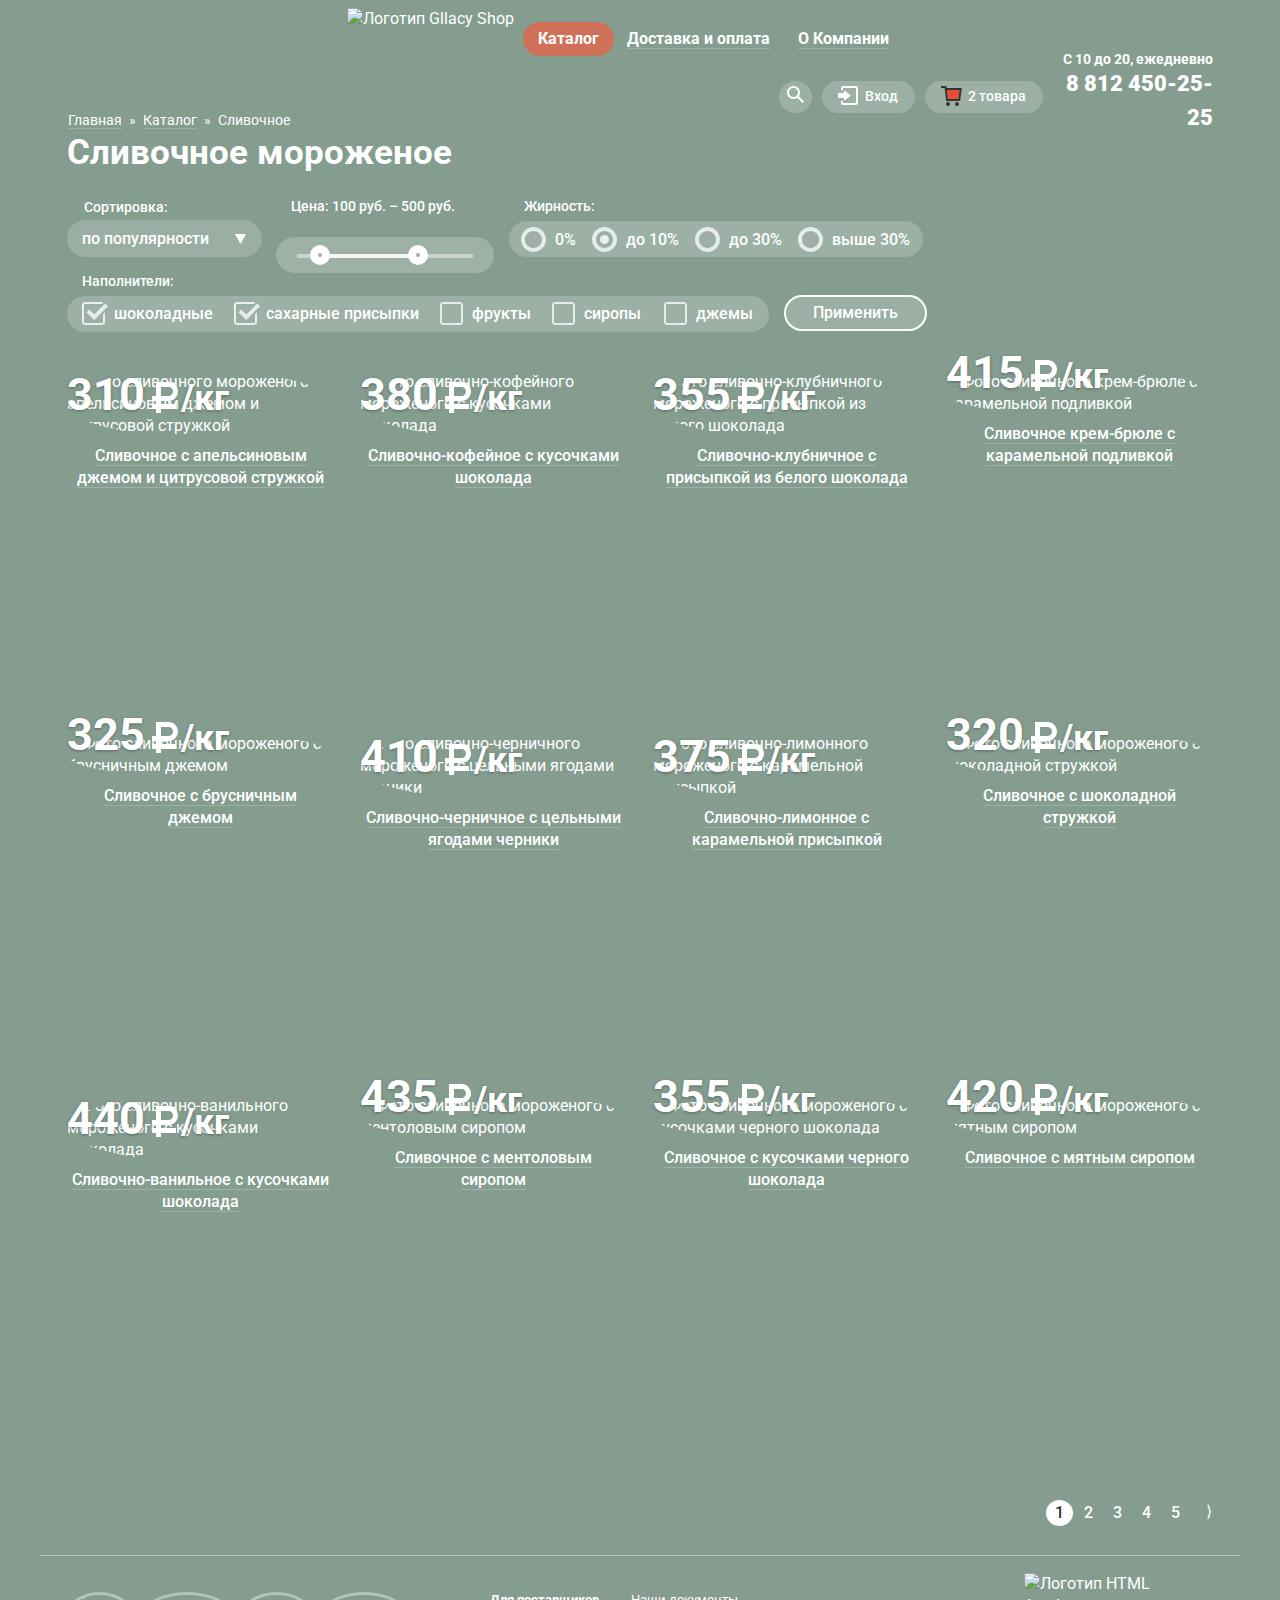
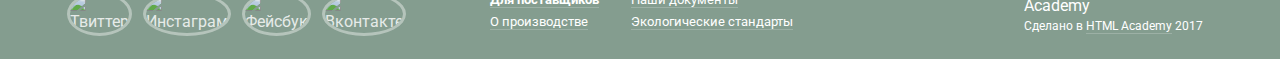
==== catalog.html @ 6978cb48 "Сделанное за сегодня" ====
<!DOCTYPE html>
<html lang="ru">
    <head>
        <meta charset="utf-8">
        <title>HTML Academy: Глейси</title>
        <link href="https://fonts.googleapis.com/css?family=Roboto:400,500,700&amp;subset=cyrillic" rel="stylesheet">
        <link href="css/normalize.css" rel="stylesheet">
        <link href="css/style.css" rel="stylesheet">
    </head>
    <body class="inner-page">
        <header class="main-header">
            <nav class="main-navigation">
                <a class="main-header-logo" href="index.html">
                    <img src="img/logo.svg" width="154" height="64" alt="Логотип Gllacy Shop">
                </a>
                <ul class="site-navigation">
                    <li class="site-navigation-current navigation-site catalog-menu">
                        <a class="navigation" href="catalog.html">Каталог</a>
                        <section class="modal modal-main-menu">
                            <h2 class="visually-hidden">Главное меню</h2>
                            <div><a href="#"><b>Новинки</b></a></div>
                            <ul class="modal-main-menu-list">
                                <li class="modal-main-menu-item menu-item-current"><a href="catalog.html">Сливочное</a></li>
                                <li class="modal-main-menu-item"><a href="#">Щербеты</a></li>
                                <li class="modal-main-menu-item"><a href="#">Фруктовый лед</a></li>
                                <li class="modal-main-menu-item"><a href="#">Мелорин</a></li>
                            </ul>
                        </section>
                    </li>
                    <li><a class="navigation navigation-site" href="#"><span class="menu-underline">Доставка и оплата</span></a></li>
                    <li><a class="navigation navigation-site" href="#"><span class="menu-underline">О Компании</span></a></li>
                </ul>
                <ul class="user-navigation">
                    <li class="search">
                        <a class="navigation">
                            <svg version="1.1" xmlns="http://www.w3.org/2000/svg" xmlns:xlink="http://www.w3.org/1999/xlink" x="0px" y="0px" width="17px"
                                    height="17px" viewBox="0 0 17 17" enable-background="new 0 0 17 17" xml:space="preserve">
                                <g id="Layer_2">
                                    <path fill="#FFFFFF" d="M16.958,15.527L11.75,10.32C12.533,9.247,13,7.93,13,6.5C13,2.91,10.09,0,6.5,0S0,2.91,0,6.5
                                        S2.91,13,6.5,13c1.438,0,2.763-0.473,3.839-1.263l5.205,5.204L16.958,15.527z M6.5,11C4.019,11,2,8.981,2,6.5S4.019,2,6.5,2
                                        S11,4.019,11,6.5S8.981,11,6.5,11z"/>
                                </g>
                            </svg>
                        </a>
                        <div class="searching-container">
                            <div class="modal modal-searching-form">
                                <h2 class="visually-hidden">Форма поиска</h2>
                                <div class="searching-form">
                                    <form action="#" method="post">
                                        <input type="search" placeholder="Что ищем?">
                                    </form>
                                </div>
                            </div>
                        </div>
                    </li>
                    <li class="login-link">
                        <a class="navigation">
                            <svg version="1.1" id="Layer_1" xmlns="http://www.w3.org/2000/svg" xmlns:xlink="http://www.w3.org/1999/xlink" x="0px" y="0px"
                                width="21px" height="19px" viewBox="0 0 21 19" enable-background="new 0 0 21 19" xml:space="preserve">
                                <g>
                                    <polygon fill="#FFFFFF" points="6,14.875 12.917,9.5 6,4.125 6,7.042 -0.042,7.042 -0.042,11.959 6,11.959     "/>
                                    <path fill="#FFFFFF" d="M18,0H5C3.9,0,3,0.9,3,2v2h2V2h13v15H5v-2H3v2c0,1.1,0.9,2,2,2h13c1.1,0,2-0.9,2-2V2C20,0.9,19.1,0,18,0z"/>
                                </g>
                            </svg>
                            Вход
                        </a>
                        <div class="login-container">
                            <section class="modal modal-login">
                                <h2 class="visually-hidden">Вход на сайт</h2>
                                <div class="login-form">
                                    <form action="#" method="post">
                                        <label for="email-entrance" class="visually-hidden">Электронная почта</label>
                                        <input id="email-entrance" type="email" placeholder="Электронная почта">
                                        <label for="password-entrance" class="visually-hidden">Пароль</label>
                                        <input id="password-entrance" type="password" placeholder="Пароль">
                                        <button class="button button-entrance" type="submit">Войти</button>
                                    </form>
                                </div>
                                <div class="login-links">
                                    <a class="forgotten-password" href="#">Забыли пароль?</a>
                                    <a class="new-registration" href="#">Новая регистрация</a>
                                </div>
                            </section>
                        </div>
                    </li>
                    <li class="trolley full-trolley">
                        <a class="navigation">
                            <svg version="1.1" id="Layer_1" xmlns="http://www.w3.org/2000/svg" xmlns:xlink="http://www.w3.org/1999/xlink" x="0px" y="0px"
                                 width="21px" height="20px" viewBox="0 0 21 20" enable-background="new 0 0 21 20" xml:space="preserve">
                                <polygon fill="#E84D37" points="5.888,4.031 6.922,13 17.372,13 18.548,4.031 "/>
                                <circle fill="#343434" cx="6.984" cy="18" r="2"/>
                                <circle fill="#343434" cx="15.984" cy="18" r="2"/>
                                <path fill="#343434" d="M5.657,2.031L5.422,0H0v2h3.64l1.5,13h13.988l1.699-12.969H5.657z M17.372,13H6.922L5.888,4.031h12.66L17.372,13z"/>
                            </svg>
                            2 товара
                        </a>
                        <div class="cart-container">
                            <section class=" modal modal-cart">
                                <h2 class="visually-hidden">Корзина</h2>
                                <table class="modal-shopping-cart">
                                    <tr class="orange-plombir">
                                        <td>
                                            <!-- Здесь будет фото мороженого  -->
                                        </td>
                                        <td>
                                            Пломбир с апельсиновым джемом
                                        </td>
                                        <td>
                                            <span>1,5 кг *</span>
                                            <span class="price-number-cart">200</span><span class="price-currency-cart"> руб.</span>
                                        </td>
                                        <td>
                                            300 руб.
                                        </td>
                                    </tr>
                                    <tr class="strawberry-plombir">
                                        <td>
                                            <!-- Здесь будет фото мороженого -->
                                        </td>
                                        <td>
                                            Клубничный пломбир с присыпкой
                                            из белого шоколада
                                        </td>
                                        <td>
                                            <span>1,5 кг *</span>
                                            <span class="price-number-cart">300</span><span class="price-currency-cart"> руб.</span>
                                        </td>
                                        <td>
                                            450 руб.
                                        </td>
                                    </tr>
                                    <tr class="total">
                                        <td colspan="4">
                                            <b>Итого:<span class="price-number"> 750</span><span class="price-currency-modal"> руб.</span></b>
                                        </td>
                                    </tr>
                                </table>
                                <button class="button button-cart" type="submit">Оформить заказ</button>
                            </section>
                        </div>
                    </li>
                </ul>
                <p>
                    С 10 до 20, ежедневно<br>
                    <a href="tel:88124502525"><b>8 812 450-25-25</b></a>
                </p>
            </nav>
        </header>
        <main class="container">
            <ul class="breadcrumbs">
                <li><a href="index.html">Главная</a></li>
                <li>&raquo;</li>
                <li><a href="#">Каталог</a></li>
                <li>&raquo;</li>
                <li class="breadcrumbs-current">Сливочное</li>
            </ul>
            <h1 class="page-title">Сливочное мороженое</h1>

            <section class="catalog">
                <div class="filters">
                    <h2 class="visually-hidden">Фильтр товаров</h2>
                    <div class="catalog-filter-form">
                        <form class="catalog-form" action="#" method="post">
                            <label class="form-popularity" for="popularity">
                                <span>Сортировка:</span>                      
                                <select name="popularity" id="popularity">
                                    <option selected>по популярности</option>
                                    <option>сначала недорогие</option>
                                    <option>сначала дорогие</option>
                                    <option>по жирности</option>
                                </select>
                            </label>
                            <fieldset class="form-price">
                                <legend>Цена: 100 руб. &#8211; 500 руб.</legend>
                                <div class="form-price-range">
                                    <div class="form-price-circle-1">
                                    </div>
                                    <div class="form-price-circle-2">
                                    </div>
                                    <div class="form-price-line">
                                    </div>
                                    <div class="form-price-line-center">
                                    </div>
                                </div>
                            </fieldset>
                            <fieldset class="form-fat-content">
                                <legend>Жирность:</legend>
                                <div class="form-fat">
                                    <input class="hidden" id="zero" type="radio" name="fat-content" value="0%">
                                    <label for="zero">0%</label>
                                    <input class="hidden" id="ten" type="radio" name="fat-content" value="до 10%" checked>
                                    <label for="ten">до 10%</label>
                                    <input class="hidden" id="thirty" type="radio" name="fat-content" value="до 30%">
                                    <label for="thirty">до 30%</label>
                                    <input class="hidden" id="forty" type="radio" name="fat-content" value="выше 30%">
                                    <label for="forty">выше 30%</label>
                                </div>
                            </fieldset>
                            <fieldset class="form-fillers">
                                <legend>Наполнители:</legend>
                                <div class="f-fillers">
                                    <input class="hidden" id="choco" type="checkbox" name="fillers" value="chocolate" checked>
                                    <label for="choco">шоколадные</label>
                                    <input class="hidden" id="sugar" type="checkbox" name="fillers" value="sugar powders" checked>
                                    <label for="sugar">сахарные присыпки</label>
                                    <input class="hidden" id="fruits" type="checkbox" name="fillers" value="fruits">
                                    <label for="fruits">фрукты</label>
                                    <input class="hidden" id="syrups" type="checkbox" name="fillers" value="syrups">
                                    <label for="syrups">сиропы</label>
                                    <input class="hidden" id="jems" type="checkbox" name="fillers" value="jems">
                                    <label for="jems">джемы</label>
                                </div>
                            </fieldset>
                            <button class="button-form" type="submit">Применить</button>
                        </form>
                    </div>
                </div>
                <h2 class="visually-hidden">Каталог мороженого</h2>
                <ul class="catalog-list">
                    <li class="catalog-item">
                        <a class="catalog-item-image" href="#">
                            <img src="img/ice-cream-1.jpg" width="267" height="267" alt="Фото сливочного мороженого с апельсиновым джемом и цитрусовой стружкой">
                        </a>
                        <span class="catalog-item-price">
                            <span class="price-number">310</span><span class="price-currency"></span><span class="visually-hidden">Российских рублей</span>
                            <span class="catalog-item-measure"><small>/кг</small></span>
                        </span>
                        <p class="catalog-item-description">
                            <a href="#">
                                Сливочное с апельсиновым
                                джемом и цитрусовой стружкой
                            </a>
                        </p>
                        <div class="catalog-item-glance"></div>
                        <a class="button button-glance" href="#">Быстрый просмотр</a>
                    </li>
                    <li class="catalog-item">
                        <a class="catalog-item-image" href="#">
                            <img src="img/ice-cream-2.jpg" width="267" height="267" alt="Фото сливочно-кофейного мороженого с кусочками шоколада">
                        </a>
                        <span class="catalog-item-price">
                            <span class="price-number">380</span><span class="price-currency"></span><span class="visually-hidden">Российских рублей</span>
                            <span class="catalog-item-measure"><small>/кг</small></span>
                        </span>
                        <p class="catalog-item-description">
                            <a href="#">
                                Сливочно-кофейное с кусочками
                                шоколада
                            </a>
                        </p>
                        <div class="catalog-item-glance"></div>
                        <a class="button button-glance" href="#">Быстрый просмотр</a>
                    </li>
                    <li class="catalog-item">
                        <a class="catalog-item-image" href="#">
                            <img src="img/ice-cream-3.jpg" width="267" height="267" alt="Фото сливочно-клубничного мороженого с присыпкой из белого шоколада">
                        </a>
                        <span class="catalog-item-price">
                            <span class="price-number">355</span><span class="price-currency"></span><span class="visually-hidden">Российских рублей</span>
                            <span class="catalog-item-measure"><small>/кг</small></span>
                        </span>
                        <p class="catalog-item-description">
                            <a href="#">
                                Сливочно-клубничное с
                                присыпкой из белого шоколада
                            </a>
                        </p>
                        <div class="catalog-item-glance"></div>
                        <a class="button button-glance" href="#">Быстрый просмотр</a>
                    </li>
                    <li class="catalog-item">
                        <a class="catalog-item-image" href="#">
                            <img src="img/ice-cream-4.jpg" width="267" height="267" alt="Фото сливочного крем-брюле с карамельной подливкой">
                        </a>
                        <span class="catalog-item-price">
                            <span class="price-number">415</span><span class="price-currency"></span><span class="visually-hidden">Российских рублей</span>
                            <span class="catalog-item-measure"><small>/кг</small></span>
                        </span>
                        <p class="catalog-item-description">
                            <a href="#">
                                Сливочное крем-брюле с
                                карамельной подливкой
                            </a>
                        </p>
                        <div class="catalog-item-glance"></div>
                        <a class="button button-glance" href="#">Быстрый просмотр</a>
                    </li>
                    <li class="catalog-item">
                        <a class="catalog-item-image" href="#">
                            <img src="img/ice-cream-5.jpg" width="267" height="267" alt="Фото сливочного мороженого с брусничным джемом">
                        </a>
                        <span class="catalog-item-price">
                            <span class="price-number">325</span><span class="price-currency"></span><span class="visually-hidden">Российских рублей</span>
                            <span class="catalog-item-measure"><small>/кг</small></span>
                        </span>
                        <p class="catalog-item-description">
                            <a href="#">
                                Сливочное с брусничным
                                джемом
                            </a>
                        </p>
                        <div class="catalog-item-glance"></div>
                        <a class="button button-glance" href="#">Быстрый просмотр</a>
                    </li>
                    <li class="catalog-item">
                        <a class="catalog-item-image" href="#">
                            <img src="img/ice-cream-6.jpg" width="267" height="267" alt="Фото сливочно-черничного мороженого с цельными ягодами черники">
                        </a>
                        <span class="catalog-item-price">
                            <span class="price-number">410</span><span class="price-currency"></span><span class="visually-hidden">Российских рублей</span>
                            <span class="catalog-item-measure"><small>/кг</small></span>
                        </span>
                        <p class="catalog-item-description">
                            <a href="#">
                                Сливочно-черничное с цельными
                                ягодами черники
                            </a>
                        </p>
                        <div class="catalog-item-glance"></div>
                        <a class="button button-glance" href="#">Быстрый просмотр</a>
                    </li>
                    <li class="catalog-item">
                        <a class="catalog-item-image" href="#">
                            <img src="img/ice-cream-7.jpg" width="267" height="267" alt="Фото сливочно-лимонного мороженого с карамельной присыпкой">
                        </a>
                        <span class="catalog-item-price">
                            <span class="price-number">375</span><span class="price-currency"></span><span class="visually-hidden">Российских рублей</span>
                            <span class="catalog-item-measure"><small>/кг</small></span>
                        </span>
                        <p class="catalog-item-description">
                            <a href="#">
                                Сливочно-лимонное с
                                карамельной присыпкой
                            </a>
                        </p>
                        <div class="catalog-item-glance"></div>
                        <a class="button button-glance" href="#">Быстрый просмотр</a>
                    </li>
                    <li class="catalog-item">
                        <a class="catalog-item-image" href="#">
                            <img src="img/ice-cream-8.jpg" width="267" height="267" alt="Фото сливочного мороженого с шоколадной стружкой">
                        </a>
                        <span class="catalog-item-price">
                            <span class="price-number">320</span><span class="price-currency"></span><span class="visually-hidden">Российских рублей</span>
                            <span class="catalog-item-measure"><small>/кг</small></span>
                        </span>
                        <p class="catalog-item-description">
                            <a href="#">
                                Сливочное с шоколадной
                                стружкой
                            </a>
                        </p>
                        <div class="catalog-item-glance"></div>
                        <a class="button button-glance" href="#">Быстрый просмотр</a>
                    </li>
                    <li class="catalog-item">
                        <a class="catalog-item-image" href="#">
                            <img src="img/ice-cream-9.jpg" width="267" height="267" alt="Фото сливочно-ванильного мороженого с кусочками шоколада">
                        </a>
                        <span class="catalog-item-price">
                            <span class="price-number">440</span><span class="price-currency"></span><span class="visually-hidden">Российских рублей</span>
                            <span class="catalog-item-measure"><small>/кг</small></span>
                        </span>
                        <p class="catalog-item-description">
                            <a href="#">
                                Сливочно-ванильное с
                                кусочками шоколада
                            </a>
                        </p>
                        <div class="catalog-item-glance"></div>
                        <a class="button button-glance" href="#">Быстрый просмотр</a>
                    </li>
                    <li class="catalog-item">
                        <a class="catalog-item-image" href="#">
                            <img src="img/ice-cream-10.jpg" width="267" height="267" alt="Фото сливочного мороженого с ментоловым сиропом">
                        </a>
                        <span class="catalog-item-price">
                            <span class="price-number">435</span><span class="price-currency"></span><span class="visually-hidden">Российских рублей</span>
                            <span class="catalog-item-measure"><small>/кг</small></span>
                        </span>
                        <p class="catalog-item-description">
                            <a href="#">
                                Сливочное с ментоловым
                                сиропом
                            </a>
                        </p>
                        <div class="catalog-item-glance"></div>
                        <a class="button button-glance" href="#">Быстрый просмотр</a>
                    </li>
                    <li class="catalog-item">
                        <a class="catalog-item-image" href="#">
                            <img src="img/ice-cream-11.jpg" width="267" height="267" alt="Фото сливочного мороженого с кусочками черного шоколада">
                        </a>
                        <span class="catalog-item-price">
                            <span class="price-number">355</span><span class="price-currency"></span><span class="visually-hidden">Российских рублей</span>
                            <span class="catalog-item-measure"><small>/кг</small></span>
                        </span>
                        <p class="catalog-item-description">
                            <a href="#">
                                Сливочное с кусочками черного
                                шоколада
                            </a>
                        </p>
                        <div class="catalog-item-glance"></div>
                        <a class="button button-glance" href="#">Быстрый просмотр</a>
                    </li>
                    <li class="catalog-item">
                        <a class="catalog-item-image" href="#">
                            <img src="img/ice-cream-12.jpg" width="267" height="267" alt="Фото сливочного мороженого с мятным сиропом">
                        </a>
                        <span class="catalog-item-price">
                            <span class="price-number">420</span><span class="price-currency"></span><span class="visually-hidden">Российских рублей</span>
                            <span class="catalog-item-measure"><small>/кг</small></span>
                        </span>
                        <p class="catalog-item-description">
                            <a href="#">
                                Сливочное с мятным сиропом
                            </a>
                        </p>
                        <div class="catalog-item-glance"></div>
                        <a class="button button-glance" href="#">Быстрый просмотр</a>
                    </li>
                </ul>

                <ul class="pagination-list">
                   <li class="pagination-item pagination-item-disabled"><a href="#">&lang;</a></li> 
                   <li class="pagination-item pagination-item-current"><a>1</a></li>
                   <li class="pagination-item"><a href="#">2</a></li>
                   <li class="pagination-item"><a href="#">3</a></li>
                   <li class="pagination-item"><a href="#">4</a></li>
                   <li class="pagination-item"><a href="#">5</a></li>
                   <li class="pagination-item"><a href="#">&rang;</a></li> 
                </ul>
            </section>
        </main>
        

        <footer class="main-footer">
            <div class="footer-social">
                <h4 class="visually-hidden">Мы есть в социальных сетях</h4>
                <ul>
                    <li><a class="social-button" href="#"><img src="img/twitter.svg" width="32" height="32" alt="Твиттер"></a></li>
                    <li><a class="social-button" href="#"><img src="img/instagram.svg" width="32" height="32" alt="Инстаграм"></a></li>
                    <li><a class="social-button" href="#"><img src="img/facebook.svg" width="32" height="32" alt="Фейсбук"></a></li>
                    <li><a class="social-button" href="#"><img src="img/vk.svg" width="32" height="32" alt="Вконтакте"></a></li>
                </ul>
            </div>
            <h4 class="visually-hidden">Дополнительная информация</h4>
            <ul class="info">
                <li class="info-link">
                    <a href="#">Для поставщиков</a>
                </li>
                <li class="info-link">
                    <a href="#">О производстве</a>
                </li>
                <li class="info-link">
                    <a href="#">Наши документы</a>
                </li>
                <li class="info-link">
                    <a href="#">Экологические стандарты</a>
                </li>           
            </ul>
            <div class="footer-copyright">
                <a class="ha-logo" href="https://htmlacademy.ru/intensive/htmlcss">
                    <img src="img/logo-htmlacademy.svg" width="108" height="39" alt="Логотип HTML Academy">
                </a>
                <p>
                    Сделано в <a href="https://htmlacademy.ru/intensive/htmlcss">HTML Academy</a> 2017
                </p>
            </div>
        </footer>
    </body>
</html>
---- css/style.css ----
body {
    margin: 0 auto;
    padding: 0;
    width: 1200px;
    font-family: "Roboto", "Arial", sans-serif;
    font-size: 16px;
    line-height: 22px;
    font-weight: 400;
    color: #ffffff;  
    background-color: #849d8f;
    background-image: url("../img/slider-1.png");
    background-position: top center;
    background-repeat: no-repeat;  
    } 

/*
.visually-hidden {
  position: absolute;

  width: 1px;
  height: 1px;

  clip: rect(0, 0, 0, 0);
}

.site-wrapper {
    margin: 0 auto;
  min-width: 1200px;
  background-color: #849d8f;
  background-image: url("../img/slider-1.png");
  background-repeat: no-repeat;
  background-position: top center;
  
  transition: background-image 0.5s ease, background-color 0.5s ease;
}

.site-wrapper::before,
.site-wrapper::after {
  content: "";

  visibility: hidden;
}

.site-wrapper::before {
  background-image: url("../img/slider-2.png");
}

.site-wrapper::after {
  background-image: url("../img/slider-3.png");
}

.container {
  width: 900px;
  margin: 0 auto;
  padding: 0 20px;
}

.slider {
  position: relative;
  
  padding-top: 321px;
  
  text-align: center;
  color: #ffffff;
}

.slider-list {
  margin: 0;
  padding: 0;
  
  list-style: none;
}

.slide {
  display: none;
}

.slide-title {
  width: 700px;
  margin: 0 auto;
  margin-bottom: 27px;
  
  font-size: 60px;
  line-height: 60px;
  font-weight: 800;
}

.slider-controls {
  position: absolute;
  bottom: 63px;
  left: 0;
  z-index: 20;
  
  font-size: 0;
}

.slider-controls label {
  display: inline-block;
  width: 17px;
  height: 17px;
  margin-right: 8px;

  vertical-align: top;

  background-color: transparent;
  border: 2px solid #ffffff;
  border-radius: 50%;
  cursor: pointer;
}

#product-1:checked ~ .site-wrapper {
  background-color: #849d8f;
  background-image: url("../img/slider-1.png");
}

#product-2:checked ~ .site-wrapper {
  background-color: #8996a6;
  background-image: url("../img/slider-2.png");
}

#product-3:checked ~ .site-wrapper {
  background-color: #9d8b84;
  background-image: url("../img/slider-3.png");
}

#product-1:checked ~ .site-wrapper #slide1,
#product-2:checked ~ .site-wrapper #slide2,
#product-3:checked ~ .site-wrapper #slide3 {
  display: block;
}

#product-1:checked ~ .site-wrapper label[for="product-1"],
#product-2:checked ~ .site-wrapper label[for="product-2"],
#product-3:checked ~ .site-wrapper label[for="product-3"] {
  background-color: #ffffff;
}

*/

.inner-page {
    background-image: url("../img/backlight-catalog.png");
}
a {
    text-decoration: none;
    color: #ffffff;
}
.visually-hidden {
    position: absolute;
    width: 1px;
    height: 1px;
    margin: -1px;
    border: 0;
    padding: 0;
    clip: rect(0 0 0 0);
    overflow: hidden;
}
.site-navigation {
    font-size: 16px;
    line-height: 18px;
    font-weight: 700;
    list-style: none;   
}
.menu-underline {
    border-bottom: 1px solid rgba(255, 255, 255, 0.2);
}
.user-navigation {
    font-size: 14px;
    line-height: 16px;
    font-weight: 500;
    list-style: none;
}
.main-navigation a {
    color: #ffffff;
}
a.navigation-site {
    box-sizing: border-box;
    padding: 8px 15px 8px 15px;
    border-radius: 25px;
    color: #ffffff
    text-shadow: none;
    box-shadow: none;
    background-color: transparent;
}
a.navigation-site:hover,
a.navigation-site:focus {
    color: #333333;
    background-color: rgb(247, 246, 243);
}
a.navigation-site:active {
    border-radius: 25px;
    color: #333333;
    background-color: rgb(237, 237, 237);
    box-shadow: inset 0px 2px 1px 0px rgb(105, 105, 105);
}
.site-navigation-current .navigation {
    border-radius: 25px;
    background-color: #d07058;
    padding: 8px 15px 8px 15px;
}
.catalog-menu {
    position: relative;
}
.search {
    position: relative;
}
.login-link {
    position: relative;
}
.full-trolley {
    position: relative;
}

.main-navigation p {
    font-size: 14px;
    line-height: 16px;
    font-weight: 700;
}
.main-navigation p b {
    font-size: 22px;
    line-height: 34px;
}
.sliders p {
    font-size: 60px;
    line-height: 60px;
    font-weight: 700;
}
.button {
    font: inherit;
    text-align: center;
    vertical-align: middle;
    color: #ffffff;
    background-image: linear-gradient(360deg, rgb(231, 74, 53) 0%, rgb(242, 104, 67) 100%);
    box-shadow: 0px 2px 2px 0px rgba(172, 16, 0, 0.64);
    border: none;
    border-radius: 60px;
    font-size: 18px;
    line-height: 24px;
    font-weight: 700;
    cursor: pointer;
}
.button:hover,
.button:focus {
    outline: none;
    background-image: linear-gradient(360deg, rgb(220, 125, 107) 0%, rgb(225, 131, 112) 100%);
    box-shadow: inset 0px 2px 2px 0px rgba(148, 39, 24, 0.004);
}
.button:active {
    background-image: linear-gradient(180deg, rgb(231, 74, 53) 0%, rgb(242, 104, 67) 100%);
    box-shadow: inset 0px -2px 2px 0px rgba(148, 39, 24, 0.004);
}


.button-jam {
    width: 278px;
    height: 63px;
    font-size: 32px;
    line-height: 44px;
}
.button-promotion-rasp {
    width: 165px;
    height: 46px;
}
.button-promotion-choco {
    width: 189px;
    height: 45px;
}
.button-subscription {
    width: 128px;
    height: 45px;
}
.button-location {
    display: block;   
    width: 251px;
    height: 43px;
}
.button-entrance {
    width: 100px;
    height: 45px;
    border-radius: 20px;
}
.button-feedback {
    width: 138px;
    height: 43px;
}
.button-cart {
    width: 170px;
    height: 45px;
}
.button-form {
    width: 143px;
    height: 36px;
    font-size: 16px;
    line-height: 18px;
    font-weight: 500;
    color: #ffffff;
    border-style: solid;
    border-width: 2px;
    border-color: rgb(255, 255, 255);
    background-color: rgba(255, 255, 255, 0.188);
    border-radius: 60px;
    cursor: pointer;
}
.button-form:hover,
.button-form:focus {
    outline: none;
    background-color: rgb(255, 255, 255);
    border: none;
    color: #323232;
}
.button-form:active {
    background-color: rgb(237, 237, 237);
    box-shadow: inset 0px 2px 1px 0px rgba(105, 105, 105, 1);
    border: none;
    color: #323232;
}
.raspberries {
    background-color: #69182c;
    background-image: url("../img/raspberries-background.jpg");
    background-repeat: no-repeat;
    border-radius: 18px;
    width: 560px;
    min-height: 230px;
}
.chocolate {
    background-color: #3f2519;
    background-image: url("../img/chocolate-background.jpg");
    background-repeat: no-repeat;
    border-radius: 18px;
    width: 560px;
    min-height: 230px;
}
.promotion h3 {
    font-size: 35px;
    line-height: 41px;
    font-weight: 700;
}
.promotion p {
    font-size: 18px;
    line-height: 22px;
    font-weight: 700;
}
.hit ul {
    list-style: none;
}
.hit-item-image img {
    border-radius: 50%;
    width: 267px;
    height: 267px;
    position: relative;
    z-index: -2;
}
.hit-item-price {
    line-height: 45px;
    font-weight: 700;
    font-size: 45px;
    text-shadow: 0px 1px 3px rgba(49, 50, 53, 0.5);
}
.price-currency {
    position: relative;
}
.price-currency::before {
    content: "";
    position: absolute;
    width: 31px;
    height: 36px;
    top: 12px;
    left: 5px;
    background-image: url("../img/ruble.svg");
    background-repeat: no-repeat;
    background-position: 0 0;
}
.hit-item-measure,
.catalog-item-measure {
    margin-left: 25px;
}
.hit-item-description a {
    font-size: 16px;
    line-height: 22px;
    font-weight: 500;
    border-bottom: 1px solid rgba(255, 255, 255, 0.2);
}
.hit-item-description a:hover,
.hit-item-description a:focus,
.hit-item-description a:active {
    color: rgb(255, 188, 158);
    border-bottom: 1px solid rgba(255, 188, 158, 0.3);
}
.hit-item {
    position: relative;
}
.hit-item::before {
    content: "";
    position: absolute;
    width: 61px;
    height: 61px;
    background-image: url("../img/hit.png");
    background-repeat: no-repeat;
    background-position: 0 0;
}
.hit-item-glance {
    position: absolute;
    display: none;
    z-index: -1;                   
    top: -6px;
    left: -13px;                                                        
    width: 293px;
    height: 405px;
    border-radius: 5px;
    background-color: rgba(248, 247, 244, 0.2);
    box-shadow: 0px 20px 20px 0px rgba(0, 0, 0, 0.4);
} 
.button-glance {
    display: none;
    justify-content: center;      
    align-items: center;
    width: 200px;
    height: 44px;
    position: absolute;
    z-index: 1;
    top: 334px;
    left: 33px;
}

.hit-item:hover .hit-item-glance,
.hit-item:focus .hit-item-glance {
    display: block;                                                   
}
.hit-item:hover .button-glance,
.hit-item:focus .button-glance {
    display: flex;
}


.shop-description{
    position: relative;
    z-index: -2;
    background-color: #ecdebe;
    background-image: url("../img/waffle-pattern.jpg");
    border-radius: 15px;
    width: 1150px;
    min-height: 310px;
    height: auto;
}
.shop-description h2 {
    color: #323232;
    font-size: 24px;
    line-height: 30px;
    font-weight: 500;
}
.shop-description-list {
    list-style: none;
    color: #323232;
    font-size: 16px;
    line-height: 22px;
    font-weight: 400;
}
.news {
    background-color: #f1c5ca;
    background-image: url("../img/strawberry-background.jpg");
    background-repeat: no-repeat;
    border-radius: 15px;
    width: 560px;
    min-height: 220px;
}
.news h4 {
    color: #323232;
    font-size: 16px;
    line-height: 22px;
    font-weight: 500;
}
.news a {
    color: #323232;
    font-size: 24px;
    line-height: 33px;
    font-weight: 700;
    border-bottom: 3px solid rgb(50, 50, 50);
    background-color: rgba(255, 255, 255, 0.8);
}
.news a:hover,
.news a:focus,
.news a:active {
    color: rgb(232, 77, 55);
    border-bottom: 3px solid rgba(232, 77, 55, 0.3) 
}
.subscription{
    background-image: url("../img/post-background.svg");
    background-repeat: no-repeat;
    width: 550px;
    min-height: 210px;
    border-radius: 10px;
    padding: 5px;
}
.subscription-inner {
    border-radius: 10px;
    background-color: rgb(248, 247, 244);
    width: 550px;
    min-height: 210px;
}
.subscription p{
    color: #5a5a5a;
    font-size: 16px;
    line-height: 22px;
    font-weight: 400;
}
.subscription-form input {
    font: inherit;
    background-color: rgba(255, 255, 255, 0.52);
    border: 1px solid rgba(178, 178, 178, 0.52);
    border-radius: 5px;
    width: 336px;
    height: 42px;
    color: #323232;
    font-size: 16px; 
    font-weight: 700;
    line-height: 24px;
    padding-left: 15px;
    padding-right: 15px;
}
.subscription-form input:hover { 
    box-shadow: 0 0 0 2px rgba(154, 154, 154, 0.5);
}
.subscription-form input:focus {
    outline:none; 
    box-shadow: 0 0 0 2px rgba(46, 136, 228, 0.5);
}
.map {
    background-color: #dcdfcf;
    background-image: url("../img/map.jpg");
    background-repeat: no-repeat;
    width: 1200px;
    height: 429px;
}
.address {
    background-color: rgba(255, 255, 255, 0.98);
    border-radius: 15px;
    width: 250px;
    min-height: 245px;
}
.address p {
    color: #323232;
    font-size: 14px;
    line-height: 20px;
    font-weight: 400;
}
.address b {
    color: #323232;
    font-size: 18px;
    line-height: 24px;
    font-weight: 700;
}
.info {
    font-size: 13px;
    line-height: 18px;
    font-weight: 400;
    list-style: none;
}
.info a {
    border-bottom: 1px solid rgba(255, 255, 255, 0.2);
}
.info a:hover,
.info a:focus,
.info a:active {
    color: rgb(255, 188, 158);
    border-bottom: 1px solid rgba(255, 188, 158, 0.3);
}
.info li:first-child {
    font-weight: 700;
}
.footer-social ul {
    list-style: none;
}
.footer-social img {
    opacity: 0.8;
    border-radius: 50%;
    border: 3px solid rgba(255, 255, 255, 0.5);
    /*
    box-shadow: 0 0 0 3px rgba(255, 255, 255, 0.5)  */  
}
.footer-social img:hover,
.footer-social img:focus {
    opacity: 1;
    border-color: rgba(255, 255, 255, 0.7);
}
.footer-social img:active {
    opacity: 0.6;
    border-color: rgba(255, 255, 255, 0.7);
}
.info li:first-child {
    position: relative;
}
.info li:first-child::before {
    content: "";
    position: absolute;
    width: 15px;
    height: 13px;
    top: 2px;
    left: 23px;
    background-image: url("../img/heart.svg");
    background-repeat: no-repeat;
    background-position: 0 0;
}
.footer-copyright p {
    font-size: 12px;
    line-height: 18px;
    font-weight: 400;
}
.footer-copyright p a {
    border-bottom: 1px solid rgba(255, 255, 255, 0.2);
}
.footer-copyright p a:hover,
.footer-copyright p a:focus,
.footer-copyright p a:active {
    color: rgb(255, 188, 158);
    border-bottom: 1px solid rgba(255, 188, 158, 0.3);
}


.modal {
    background-color: rgb(248, 247, 244);
}


.modal-main-menu {
    border-radius: 5px;
    box-shadow: 0px 20px 20px 0px rgba(0, 0, 0, 0.4);
    width: 143px;
    min-height: 171px;
}
.modal-main-menu b {
    color: #323232;
    font-size: 14px;
    line-height: 16px;
    font-weight: 700;
}
.modal-main-menu a:focus,
.modal-main-menu a:hover {
    background-color: rgb(251, 222, 215);
}
.modal-main-menu a:active {
    background-color: rgb(246, 181, 165);
}
.menu-item-current {
    background-color: rgb(208, 112, 88);
    width: 143px;
    height: 28px;
}
.modal-main-menu-list a {
    color: #323232;
    font-size: 14px;
    line-height: 16px;
    font-weight: 400;
}
.modal-main-menu ul {
    list-style: none;
}


.modal-login {
    border-radius: 6px;
    box-shadow: 0px 20px 20px 0px rgba(0, 0, 0, 0.4);
    width: 241px;
    min-height: 173px;
}
.modal-login input {
    font: inherit;
    width: 210px;
    height: 43px;
    background-color: rgb(255, 255, 255);
    border: 1px solid rgb(211, 211, 210);
    border-radius: 5px;
    color: #323232;
    font-size: 16px; 
    font-weight: 700;
    line-height: 24px;
    padding-left: 15px;
    padding-right: 15px;
}
.modal-login a {
    color: #323232;
    font-size: 13px;
    line-height: 24px;
    font-weight: 400;
    border-bottom: 1px solid rgba(0, 0, 0, 0.3);
}
.modal-login input:hover {
    box-shadow: 0 0 0 2px rgba(154, 154, 154, 0.5);
}
.modal-login input:focus {
    outline:none;
    box-shadow: 0 0 0 2px rgba(46, 136, 228, 0.5);
}
.modal-login .login-links a:hover,
.modal-login .login-links a:focus,
.modal-login .login-links a:active {
    color: rgb(232, 77, 55);
    border-bottom: 1px solid rgba(232, 77, 55, 0.3) 
}


::-webkit-input-placeholder { 
    color: rgb(153, 153, 153);
    font-size: 16px; 
    font-weight: 400;
    line-height: 24px; 
}
::-moz-placeholder { 
    color: rgb(153, 153, 153);
    font-size: 16px; 
    font-weight: 400;
    line-height: 24px;  
} /* Firefox 19+ */
:-moz-placeholder { 
    color: rgb(153, 153, 153);
    font-size: 16px; 
    font-weight: 400;
    line-height: 24px;  
} /* Firefox 18- */
:-ms-input-placeholder { 
    color: rgb(153, 153, 153);
    font-size: 16px; 
    font-weight: 400;
    line-height: 24px;  
}


.modal-searching-form {
    border-radius: 6px;
    box-shadow: 0px 20px 20px 0px rgba(0, 0, 0, 0.4);
    width: 312px;
    min-height: 44px;
}
.searching-form input {
    font: inherit;
    background-color: rgb(255, 255, 255);
    border: 1px solid rgb(211, 211, 210);
    border-radius: 5px;
    width: 310px;
    height: 44px;
    color: #323232;
    font-size: 16px; 
    font-weight: 700;
    line-height: 24px;
    padding-left: 15px;
    padding-right: 15px;
}
.searching-form input:hover {
    box-shadow: 0 0 0 2px rgba(154, 154, 154, 0.5); 
}
.searching-form input:focus {
    outline:none;
    box-shadow: 0 0 0 2px rgba(46, 136, 228, 0.5);
}


.modal-feedback-form {
    border-radius: 10px;
    width: 438px;
    min-height: 405px;
}
.modal-feedback-form h2 {
    color: #323232;
    font-size: 24px;
    line-height: 28px;
    font-weight: 500;
}
.feedback-form input{
    font: inherit;
    background-color: rgba(255, 255, 255, 0.52);
    border: 1px solid rgba(178, 178, 178, 0.52);
    border-radius: 5px;
    width: 235px;
    height: 42px;
    color: #323232;
    font-size: 16px; 
    font-weight: 700;
    line-height: 24px;
    padding-left: 15px;
    padding-right: 15px;
}
.feedback-form textarea {
    font: inherit;
    background-color: rgba(255, 255, 255, 0.52);
    border: 1px solid rgba(178, 178, 178, 0.52);
    border-radius: 5px;
    width: 396px;
    height: 152px;
    resize: none;
    color: #323232;
    font-size: 16px; 
    font-weight: 700;
    line-height: 24px;
    padding-left: 15px;
    padding-right: 15px;
}
.modal-feedback-form::before {
    content: "";
    position: absolute;
    width: 18px;
    height: 17px;
    top: 15px;
    left: 443px;
    background-image: url("../img/cross-big.svg");
    background-repeat: no-repeat;
    background-position: 0 0;
}
.feedback-form input:hover,
.feedback-form textarea:hover {
    box-shadow: 0 0 0 2px rgba(154, 154, 154, 0.5);
}
.feedback-form input:focus,
.feedback-form textarea:focus {
    outline:none;
    box-shadow: 0 0 0 2px rgba(46, 136, 228, 0.5);
}


.modal-cart {
    border-radius: 5px;
    box-shadow: 0px 20px 20px 0px rgba(0, 0, 0, 0.4);
    width: 511px;
    min-height: 192px;
}
.modal-cart td {
    color: #323232;
    font-size: 13px;
    line-height: 16px;
    font-weight: 400;  
}
.price-number-cart,
.price-currency-cart {
    opacity: 0.5
}
.total {
    font-size: 15px;
    line-height: 18px;
    font-weight: 700;
}


ul.breadcrumbs {
    list-style: none;
}
.breadcrumbs li {
    font-size: 14px;
    line-height: 16px;
    font-weight: 400;
}
.breadcrumbs a {
    border-bottom: 1px solid rgba(255, 255, 255, 0.2);
}
.breadcrumbs a:hover,
.breadcrumbs a:focus,
.breadcrumbs a:active {
    color: rgb(255, 188, 158);
    border-bottom: 1px solid rgba(255, 188, 158, 0.3);
}
h1.page-title {
    font-size: 35px;
    line-height: 41px;
    font-weight: 700;
}


.catalog-filter-form label,
.catalog-filter-form option {
    font-size: 16px;
    line-height: 18px;
    font-weight: 500;
}
.catalog-filter-form legend,
label.form-popularity {
    font-size: 14px;
    line-height: 16px;
    font-weight: 500;
}
.catalog-filter-form select {
    outline: none;
    width: 195px;
    height: 37px;
    padding-left: 15px;
    border: none;
    border-radius: 25px;
    background-color: rgba(248, 247, 244, 0.2);
    background-image: url("../img/icon-down-dir.svg");
    background-size: 11px 10px;
    background-position: 168px center;
    background-repeat: no-repeat;
    font-size: 16px;
    line-height: 18px;
    font-weight: 500;
    color: #ffffff;
    /*for WebKit*/
    -webkit-appearance: none;
    /* for FF */
    -moz-appearance: none;
    text-indent: 0.01px; 
    text-overflow: '';
    /* for IE */
    -ms-appearance: none;
    appearance: none;
}
.catalog-filter-form select::-ms-expand {
    display: none;
}
.catalog-filter-form select:hover,
.catalog-filter-form select:focus {
    background-color: rgb(250, 250, 250);
    background-image: url("../img/icon-down-dir-2.svg");
    background-size: 11px 10px;
    background-position: 168px center;
    background-repeat: no-repeat;
    color: #323232;
}
.catalog-filter-form select:focus option{
    padding-left: 20px;                          
    color: #323232;
    font-size: 14px;
    line-height: 16px;
    font-weight: 400;
}
.form-popularity select,
.form-price-circle-1,
.form-price-circle-2,
.form-fat label::before,
.form-fat label::after,
.f-fillers label::before,
.f-fillers label::after {
    cursor: pointer;
}
.form-fat label:hover::before,
.form-fat label:hover::after,
.f-fillers label:hover::before,
.f-fillers label:hover::after,
.form-fat label:focus::before,
.form-fat label:focus::after,
.f-fillers label:focus::before,
.f-fillers label:focus::after {
    opacity: 1;
}
.form-fat label:disabled::before,
.form-fat label:disabled::after,
.f-fillers label:disabled::before,
.f-fillers label:disabled::after {
    opacity: 0.4;
}


ul.catalog-list {
    list-style: none;
}
.catalog-item-image img {
    border-radius: 50%;
    width: 267px;
    height: 267px;
    position: relative;
    z-index: -2;
}
.catalog-item-price {
    line-height: 45px;
    font-weight: 700;
    font-size: 45px;
    text-shadow: 0px 1px 3px rgba(49, 50, 53, 0.5);
}
.catalog-item p a {
    font-size: 16px;
    line-height: 22px;
    font-weight: 500;
    border-bottom: 1px solid rgba(255, 255, 255, 0.2);
}
.catalog-item p a:hover,
.catalog-item p a:focus,
.catalog-item p a:active {
    color: rgb(255, 188, 158);
    border-bottom: 1px solid rgba(255, 188, 158, 0.3);
}
.catalog-item {
    position: relative;
}
.catalog-item-glance {
    position: absolute;
    display: none;
    z-index: -1;                   
    top: -6px;
    left: -13px;                                                        
    width: 293px;
    height: 405px;
    border-radius: 5px;
    background-color: rgba(248, 247, 244, 0.2);
    box-shadow: 0px 20px 20px 0px rgba(0, 0, 0, 0.4);
} 
.button-glance {
    display: none;
    justify-content: center;      
    align-items: center;
    width: 200px;
    height: 44px;
    position: absolute;
    z-index: 1;
    top: 334px;
    left: 33px;
}

.catalog-item:hover .catalog-item-glance,
.catalog-item:focus .catalog-item-glance {
    display: block;                                                   
}
.catalog-item:hover .button-glance,
.catalog-item:focus .button-glance {
    display: flex;
}

ul.pagination-list {
    list-style: none;
}
.pagination-item a{
    color: #ffffff;
    font-size: 16px;
    line-height: 18px;
    font-weight: 500;
    width: 27px;
    height: 26px;
    background-color: transparent;
    border-radius: 50%;  
} 
.pagination-item:first-child a,
.pagination-item:last-child a { 
    padding-bottom: 3px;
}
.pagination-item-current a {
    color: #323232;
    background-color: rgb(255, 255, 255); 
}
.pagination-item-disabled a {
    color: #8ea598;
    cursor: default;
}
.pagination-item a:hover,
.pagination-item a:focus {
    border-radius: 50%;
    background-color: rgba(255, 255, 255, 0.2);
    width: 27px;
    height: 26px;
}
.pagination-item a:active {
    color: #323232;
    border-radius: 50%;
    background-color: rgb(255, 255, 255);
    width: 27px;
    height: 26px;
    cursor: default;
}


    /*  Сеточные стили главной страницы  */

html.
body {
    min-height: 2415px;
    margin: 0;
    padding: 0;
}
body {
    /*Временно для сетки*/  /*
    background-image: url("../img/gllacy-index-1200.jpg");
    background-width: 1200px;
    background-height: auto;
    background-repeat: no-repeat;  */
}


    /*  Header  */


.main-header {
    margin: 0;
    margin-bottom: 270px;
    width: 1146px;
    padding: 0 27px;
    min-height: 120px;

    /*Временно для сетки*/ /*
    background-color: rgba(237, 110, 146, 0.3); */
     
    
}
.main-navigation {
    padding: 0;
    margin: 0;
    display: flex;
    flex-wrap: wrap;
    justify-content: flex-end; 
    min-height: 120px;
}
.main-header-logo {
    width: 154;
    height: 64;
    padding-top: 8px;
    padding-right: 9px;
    flex-grow: 0;
    flex-shrink: 0;

    /*Временно для сетки*/  /*
    background-color: rgba(241, 204, 180, 0.3); */
}
.site-navigation {
    margin: 0;
    padding: 0;
    width: 482px;
    margin-right: 208px;
    text-align: left;
    padding-top: 17px;
    list-style: none;
    display: flex;
    flex-wrap: wrap;
    min-height: 40px;

    /*Временно для сетки*/   /*  
    background-color: rgba(210, 204, 180, 0.3);  */
}
.site-navigation li {
    margin-right: -2px;
}
.user-navigation {
    margin: 0;
    padding: 0;
    width: 293px;
    text-align: right;
    padding-top: 24px;
    list-style: none;
    display: flex;
    flex-wrap: wrap;
    justify-content: flex-end;
    min-height: 45px;

    /*Временно для сетки*/   /*   
    background-color: rgba(241, 204, 180, 0.3);  */
}
.user-navigation li {
    background-color: rgba(255, 255, 255, 0.2);
    height: 32px;
    padding-right: 17px;
    padding-left: 16px;
    border-radius: 25px;
    text-align: center;
    margin-left: 10px;  
}

.user-navigation li:hover,
.user-navigation li:focus {
    background-color: rgb(248, 247, 244);
    color: #323232;                              
}                                           
.user-navigation li:hover a,
.user-navigation li:focus a {
    color: #323232; 
}
.user-navigation li:hover path,
.user-navigation li:focus path,
.user-navigation li:hover polygon,
.user-navigation li:focus polygon,
.user-navigation li:hover circle,
.user-navigation li:focus circle {
    fill: #323232; 
}
li.full-trolley:hover polygon,
li.full-trolley:focus polygon {
    fill: #E84D37;
}
.navigation {
    display: flex;
    align-items: center;
    margin-top: 5px;
}
.empty-trolley svg,
.full-trolley svg,
.login-link svg  {
    margin-right: 6px;
}
.user-navigation .search {
    margin: 0;
    padding-right: 8px;
    padding-left: 8px;
}



.main-navigation p { 
    margin: 0;
    padding: 0;
    width: 170px; 
    text-align: right;
    flex-grow: 0;
    flex-shrink: 0;
    min-height: 50px;

    /*Временно для сетки*/  /*   
    background-color: rgba(241, 204, 180, 0.3);  */
}
.main-navigation p a {
    display: block;
}
    /*  Main  */

.container {
    padding: 0;
    margin: 0;
}


    /*  Sliders  */


.sliders {
    padding: 0;
    margin: 0;
    width: 1146px;
    padding: 0 27px;
    margin-bottom: 30px;
    min-height: 225px;
    position: relative;

    /*Временно для сетки*/   /*
    background-color: rgba(241, 204, 180, 0.3);  */  
}
.slider-radio {
    position: absolute;
    width: 21px;
    height: 21px;
    border-radius: 50%
}
.first-slider{
    bottom: 45px;
    left: 27px;
}
.second-slider{
    bottom: 45px;
    left: 56px;
}
.third-slider{
    bottom: 45px;
    left: 85px;
}
.sliders-radio-buttons label::before {
    content: "";
    position: absolute;
    bottom: 0px;
    left: 0px;
    width: 21px;
    height: 21px;
    background-color: rgb(255, 255, 255);
    border-radius: 50%;
    border: none;
    opacity: 0;
}
.sliders-radio-buttons label::after {
    content: "";
    position: absolute;
    bottom: 0px;
    left: 0px;
    width: 17px;
    height: 17px;
    border: 2px solid rgb(255, 255, 255);
    border-radius: 50%;
    opacity: 0;
}
.sliders-radio-buttons input:checked + label::before,
.sliders-radio-buttons input:not(:checked) + label::after {
  opacity: 1;
}
.slider-radio:hover,
.slider-radio:focus {
    background-color: rgba(255, 255, 255, 0.4)
}
.slider-1 {
    padding: 0;
    margin: 0;
    display: flex;
    flex-direction: column;
    justify-content: space-between;
    min-height: 214px; 
}
.slider-1 p {
    width: 670px;
    text-align: center;
    margin: 0 auto;
    min-height: 130px;

    /*Временно для сетки*/    /*    
    background-color: rgba(237, 110, 146, 0.3);  */
}
.slider-1 button {
    width: 278;
    margin: 0 auto;
}


    /*  Promotion  */


.promotion {
    padding: 0;
    margin: 0;
    width: 1146px;
    padding: 0 27px;
    margin-bottom: 39px;
    display: flex;
    min-height: 230px;

    /*Временно для сетки*/    /*
    background-color: rgba(254, 191, 80, 0.3);  */
}
.promotion article {
    width: 560px;
}
.raspberries {
    padding: 0;
    margin: 0;
    margin-right: 26px;
}
.raspberries h3 {
    margin: 0;
    padding: 0;
    margin-left: 20px;
    margin-top: 16px;
}
.raspberries p {
    margin: 0;
    padding: 0;
    margin-left: 20px;
    margin-right: 20px;
    margin-top: 16px;
}
.raspberries button {
    margin-left: 375px;
    margin-top: 43px;
}
.chocolate {
    padding: 0;
    margin: 0;
}
.chocolate h3 {
    padding: 0;
    margin: 0;
    margin-left: 20px;
    margin-top: 16px;
}
.chocolate p {
    padding: 0;
    margin: 0;
    margin-left: 20px;
    margin-right: 20px;
    margin-top: 16px;
}
.chocolate button {
    margin-left: 350px;
    margin-top: 43px;
}

    /*  Hit  */


.hit {
    padding: 0;
    margin: 0;
    width: 1146px;
    padding: 0 27px;
    margin-bottom: 22px;
    min-height: 330px;

    /*Временно для сетки*/   /*
    background-color: rgba(110, 237, 116, 0.3);   */
}
.hit-list {
    padding: 0;
    margin: 0;
    display: flex;
    flex-wrap: wrap;
    margin-left: -26px;
    min-height: 330px;
}
.hit-item {
    width: 267px;
    margin-left: 26px;
    display: flex;
    flex-direction: column;
    min-height: 330px;
}
.hit-item-price {
    margin-top: -65px;
}
.hit-item p {
    text-align: center;
    margin-top: 24px;
}


    /* Shop-description  */


.shop-description {
    padding: 23px 20px;
    margin: 0 auto;
    width: 1106px;
    margin-bottom: 39px;
    min-height: 261px;

    /*Временно для сетки*/    /*
    background-color: rgba(110, 237, 116, 0.3);   */
}
.shop-description-topic {
    padding: 0;
    margin: 0;
    margin-bottom: 7px;
}
.shop-description-list {
    padding: 0;
    margin: 0;
    display: flex;
    flex-wrap: wrap;
    justify-content: space-between;
}
.shop-description-article {
    margin: 0;
    padding: 0;
    width: 540px;
    display: flex;

    /*Временно для сетки*/   /*
    background-color: rgba(110, 237, 116, 0.3);   */
}
.shop-description li:nth-child(1) {
    order: 0;
}
.shop-description li:nth-child(2) {
    order: 2;
}
.shop-description li:nth-child(3) {
    order: 1;
}
.shop-description li:nth-child(4) {
    order: 3;
}
.shop-description-article-img {

}
.shop-description-article p {
    margin: 0;
    padding: 0;
    margin-top: 15px;
    margin-left: 7px;

    /*Временно для сетки*/   /*
    background-color: rgba(254, 191, 80, 0.3);  */
}

    /*  News  */

.style-block {
    padding: 0;
    margin: 0;
    width: 1146px;
    padding: 0 27px;
    margin-bottom: 40px;
    display: flex;
    min-height: 220px;

    /*Временно для сетки*/    /*
    background-color: rgba(68, 53, 227, 0.3);   */
}
.news {
    padding: 0;
    margin: 0;
    margin-right: 26px; 
}
.news h4 {
    padding: 0;
    margin: 0;
    margin-top: 25px;
    margin-left: 20px;
}
.news div {
    padding: 0;
    margin: 0;
    margin-left: 20px;
    width: 290px;
}
.subscription {
    display: flex;
    flex-direction: column;
    justify-content: center;
}
.subscription-inner {
    padding: 0;
    margin: 0;
    display: flex;
    flex-direction: column;
}
.subscription-inner p {
    padding: 0;
    margin: 0;
    margin-top: 32px;
    margin-left: 22px;
    margin-bottom: 35px;
    width: 510px;
    min-height: 65px; 

    /*Временно для сетки*/     /* 
    background-color: rgba(68, 53, 227, 0.3);   */
}
.subscription-form {
    padding: 0;
    margin: 0;
    margin-left: 22px;
    width: 510px;
}
.subscription-form button {
    margin-left: 8px;
    margin-top: -5px;
}
    /*  Location  */


.location {
    position: relative;
}
.address {
    padding: 30px 26px;
    position: absolute;
    top: 62px;
    left: 870px;
}
.address p {
    padding: 0;
    margin: 0;
    margin-bottom: 27px;
}
.button-location {
    display: flex;
    justify-content: center;
    align-items: center;
}

    /*  Footer  */

.main-footer {
    padding: 0;
    margin: 0;
    width: 1146px;
    padding: 0 27px;
    display: flex;
    justify-content: space-between;
    min-height: 103px; 

    /*Временно для сетки*/    /*
    background-color: rgba(68, 53, 227, 0.3);   */
}
.footer-social ul{
    padding: 0;
    margin: 0;
    list-style: none;
    width: 267px;
    margin-top: 36px;
    flex-grow: 0;
    flex-shrink: 0;
    display: flex;
    flex-direction: row;
    justify-content: flex-start;
    min-height: 37px;

    /*Временно для сетки*/   /*
    background-color: rgba(110, 237, 116, 0.3);    */
}
.footer-social ul li {
    margin-right: 11px;
}
.info {
    margin: 0;
    padding: 0;
    list-style: none;
    width: 360px;
    margin-left: 110px;
    margin-right: 142px;
    display: flex;
    flex-wrap: wrap;
    flex-direction: row;
    justify-content: flex-start;
    align-items: flex-start;
    min-height: 40px;

    /*Временно для сетки*/   /*
    background-color: rgba(241, 204, 180, 0.3);    */
}
.info-link {
    list-style: none;
    margin: 0;
    padding: 0;
    width: 180px;
    min-height: 17px;

    /*Временно для сетки*/    /*
    background-color: rgba(241, 204, 180, 0.3);    */
}
.info li:nth-child(1) {
    order: 0;
    box-sizing: border-box;
    margin-top: 35px;
    padding-left: 45.5px;
}
.info li:nth-child(2) {
    order: 2;
    box-sizing: border-box;
    margin-bottom: 25px;
    padding-left: 46px;
}
.info li:nth-child(3) {
    order: 1;
    box-sizing: border-box;
    margin-top: 35px;
    padding-left: 7px;
}
.info li:nth-child(4) {
    order: 3;
    box-sizing: border-box;
    margin-bottom: 25px;
    padding-left: 7px;
}
.footer-copyright {
    margin: 0;
    padding: 0;
    width: 267px;
    flex-grow: 0;
    flex-shrink: 0;
    display: flex;
    flex-direction: column;
    min-height: 65px;

    /*Временно для сетки*/   /*
    background-color: rgba(110, 237, 116, 0.3);    */
}
.ha-logo {
    margin: 0;
    padding: 0;
    margin-top: 17px;
    margin-left: 78px;
}
.footer-copyright p {
    margin: 0;
    padding: 0;
    margin-left: 78px;

    /*Временно для сетки*/   /*      
    background-color: rgba(254, 191, 80, 0.3);   */
}




    /*  Сеточные стили страницы каталога */ 


.inner-page {
    /*Временно для сетки*/   /*
    background-image: url("../img/gllacy-catalog-1200.jpg");
    background-width: 1200px;
    background-height: auto;
    background-repeat: no-repeat;  */
}
.full-trolley {
    position: relative;
}
.inner-page .main-navigation p{
    margin-top: -6px;
}

    /*  Breadcrumbs  */


.breadcrumbs {
    padding: 0;
    margin: 0;
    width: 265px;
    padding: 0 28px;
    display: flex;
    justify-content: flex-start;
    min-height: 20px;

    /*Временно для сетки*/   /*
    background-color: rgba(68, 53, 227, 0.3);    */
    
}
.inner-page .main-header {
    margin-bottom: -23px;
}
.breadcrumbs li {
    margin-right: 7px;
}
.inner-page .container {
    width: 1200px;
    padding: 0;
    margin: 0;
    border-bottom: 1px solid rgba(255, 255, 255, 0.4);
    min-height: 1443px;


    /*Временно для сетки*/    /*
    background-color: rgba(75, 14, 103, 0.3);   */
}

.page-title {
    width: 390px;
    padding: 0;
    margin: 0;
    padding: 0 27px;
    margin-bottom: 25px;
    min-height: 40px;

    /*Временно для сетки*/  /*
    background-color: rgba(254, 191, 80, 0.3);   */
}


    /*  Filters  */

.filters {
    width: 879px;
    padding: 0;
    margin: 0;
    padding: 0 0 0 27px;
    margin-bottom: 39px;
    min-height: 134px;

    /*Временно для сетки*/   /*
    background-color: rgba(110, 237, 116, 0.3);   */
}
fieldset {
    border:0 none;
    padding: 0;
    margin: 0;
}
.catalog-form {
    display: flex;
    flex-wrap: wrap;
}
.form-popularity {
    display: flex;
    flex-direction: column;
    justify-content: space-between;
    width: 195px;
    margin-right: 14px;
    min-height: 59px;

    /*Временно для сетки*/    /*
    background-color: rgba(254, 191, 80, 0.3);   */
}
.form-popularity span {
    margin-left: 17px;
    margin-top: 1px;
}
.form-price {
    width: 218px;
    margin-right: 15px;
    position: relative;

    /*Временно для сетки*/    /*
    background-color: rgba(154, 170, 80, 0.3);   */
}
.form-price legend {
    margin-left: 15px;
    margin-top: 5px;
}
.form-price-range {
    position: absolute;
    width: 218px;
    height: 36px;
    top: 23px;
    left: 0px;
    background-image: url("../img/background-for-range.svg");
    background-repeat: no-repeat;
    background-position: 0 0; 
    border-radius: 25px;
}
.form-price-line {
    position: absolute;
    width: 176px;
    height: 4px;
    top: 17px;
    left: 21px;
    background-image: url("../img/line.svg");
    background-repeat: no-repeat;
    background-position: 0 0;
}
.form-price-line-center {
    position: absolute;
    width: 106px;
    height: 4px;
    top: 17px;
    left: 37px;
    background-image: url("../img/line-in-the-center.svg");
    background-repeat: no-repeat;
    background-position: 0 0;
}
.form-price-circle-1 {
    position: absolute;
    z-index: 1;
    width: 20px;
    height: 22px;
    top: 8px;
    left: 34px;
    background-image: url("../img/filter-button.svg");
    background-repeat: no-repeat;
    background-position: 0 0;
}
.form-price-circle-2 {
    position: absolute;
    z-index: 1;
    width: 20px;
    height: 22px;
    top: 8px;
    left: 132px;
    background-image: url("../img/filter-button.svg");
    background-repeat: no-repeat;
    background-position: 0 0;
}
.form-fat-content {
    width: 415px;

    /*Временно для сетки*/    /*
    background-color: rgba(254, 91, 180, 0.3);  */
}
.form-fat-content legend {
    margin-left: 15px;
    margin-top: 5px;
    margin-bottom: 7px;
}
.form-fat {
    width: 414px;
    height: 36px;
    border-radius: 25px;
    background-color: rgba(255, 255, 255, 0.2);
    display: flex;
    align-items: center;
}
.form-fat-content input:first-child {
    margin-left: 19px;
}
.form-fat-content label:first-child {
    margin-left: 14px;
    margin-top: 1px;
}
.form-fat-content input {
    margin-left: 23px;
}
.form-fat-content label {
    margin-left: 14px;
    margin-top: 1px;
}
.form-fat label {
    position: relative;
}
.form-fat label::before {
    content: "";
    visibility: hidden;
    position: absolute;
    width: 25px;
    height: 25px;
    top: -4px;
    left: -34px;
    background-image: url("../img/radio-on.svg");
    background-repeat: no-repeat;
    background-position: 0 0;
    opacity: 0.8;
}
.form-fat label::after {
    content: "";
    visibility: hidden;
    position: absolute;
    width: 25px;
    height: 25px;
    top: -4px;
    left: -34px;
    background-image: url("../img/radio-off.svg");
    background-repeat: no-repeat;
    background-position: 0 0;
    opacity: 0.8;
}
.form-fat input:not(:checked) + label::after,
.form-fat input:checked + label::before
{
  visibility: visible;
}
.form-fillers {
    width: 702px;
    margin-right: 15px;
    margin-top: 16px;
    min-height: 59px;

    /*Временно для сетки*/    /*
    background-color: rgba(204, 170, 150, 0.3);   */
}
.form-fillers legend {
    margin-left: 15px;
    margin-bottom: 7px;
}
.f-fillers {
    width: 702px;
    height: 36px;
    border-radius: 25px;
    background-color: rgba(255, 255, 255, 0.2);
    display: flex;
    align-items: center;
}
.form-fillers input:first-child {
    margin-left: 20px;
    margin-top: -1px;
}
.form-fillers label:first-child {
    margin-left: 14px;
    margin-top: -1px;
}
.form-fillers input {
    margin-left: 26px;
    margin-top: -1px;
}
.form-fillers label {
    margin-left: 14px;
    margin-top: -1px;
}
.form-fillers label:last-child {
    margin-left: 16px;
    margin-top: -1px;
}
.f-fillers label {
    position: relative;
}
.hidden {
    visibility: hidden;
}
.f-fillers label::before {
    content: "";
    visibility: hidden;
    position: absolute;
    width: 27px;
    height: 25px;
    top: -3px;
    left: -32px;
    background-image: url("../img/checkbox-on.svg");
    background-repeat: no-repeat;
    background-position: 0 0;
    opacity: 0.8;
}
.f-fillers label::after {
    content: "";
    visibility: hidden;
    position: absolute;
    width: 27px;
    height: 25px;
    top: -3px;
    left: -32px;
    background-image: url("../img/checkbox-off.svg");
    background-repeat: no-repeat;
    background-position: 0 0;
    opacity: 0.8;
}
.f-fillers input:not(:checked) + label::after,
.f-fillers input:checked + label::before
{
  visibility: visible;
}
.button-form {
    margin-top: 38px;
}

    /* Catalog */

.catalog-list {
    padding: 0;
    margin: 0;
    padding: 0 27px;
    width: 1172px;
    margin-bottom: 41px;
    display: flex;
    flex-wrap: wrap;
    margin-left: -26px;
    min-height: 1055px;

    /*Временно для сетки*/    /*
    background-color: rgba(241, 204, 180, 0.3);  */
}
.catalog-item {
    padding: 0;
    margin: 0;
    width: 267px;
    margin-left: 26px;
    display: flex;
    flex-direction: column;
    min-height: 362px;
}
.catalog-item-price {
    padding: 0;
    margin: 0;
    margin-top: -65px;
}
.catalog-item p {
    padding: 0;
    margin: 0;
    display: inline-block;
    margin: 0 auto;
    width: 257px;
    text-align: center;
    margin-top: 24px;
}
.pagination-list {
    padding: 0;
    margin: 0;
    padding: 0 27px;
    width: 1146px;
    display: flex;
    align-items: center;
    justify-content: flex-end;
    min-height: 30px;

    /*Временно для сетки*/    /*
    background-color: rgba(237, 110, 146, 0.3);  */
}
.pagination-item a {
    display: flex;
    justify-content: center;
    align-items: center;
    margin-left: 2px;
}
.pagination-list li:first-child a,
.pagination-list li:last-child a {
    width: 9px;
    background: none; 
}
.pagination-list li:first-child a {
    margin-right: 11px;
}
.pagination-list li:last-child a {
    margin-left: 15px;   
}


    /*  Модальные окна  */

.modal-main-menu {
    position: absolute;
    z-index: 2;
    top: 45px;
    left: -5px;
    display: none;
}
.catalog-menu:hover .modal-main-menu,
.catalog-menu:focus .modal-main-menu {
    display: block;
}
.modal-main-menu-list {
    padding: 0;
    margin: 0;
    width: 122px;
    min-height: 132px;
    display: flex;
    flex-direction: column;
    justify-content: space-around;
}
.modal-main-menu a {
    display: block;
    min-height: 28px;
    width: 122px;
    padding-left: 21px;
}
.modal-main-menu a {
    display: flex;
    flex-direction: column;
    justify-content: center;
}
.modal-main-menu div {
    min-height: 38px;
    box-sizing: border-box;
    padding-top: 6px;
    position: relative;
}
.modal-main-menu div::after {
    content: "__________________";
    position: absolute;
    top: 21px;
    margin-left: 6px;
    color: rgba(0, 0, 0, 0.2);
}


.login-container{
    width: 277px;
    min-height: 230px;
    display: flex;          
    justify-content: center;
    align-items: flex-end;
    background-color: transparent;
    position: absolute;
    z-index: 2;
    top: 27px;
    left: -184px;
    display: none;
}
.modal-login {
    padding: 20px 17px 21px 19px;
}
.login-link:hover .login-container, 
.login-link:focus .login-container {
    display: flex;
}   
.login-form input {
    margin-bottom: 20px;
}
.button-entrance {
    margin-left: -140px;
}
.login-links {
    position: relative;
}
.forgotten-password { 
    position: absolute;
    height: 18px;
    bottom: 25px;
    left: 120px;
}
.new-registration {
    position: absolute;
    height: 18px;
    bottom: 5px;
    left: 120px;
}


.searching-container {
    width: 341px;
    min-height: 100px;
    display: flex;          
    justify-content: center;
    align-items: flex-end;
    background-color: transparent;
    position: absolute;
    z-index: 2;
    top: 21px;
    left: -310px;
    display: none;
}
.modal-searching-form {
    padding: 20px 17px;
}
.search:hover .searching-container,
.search:focus .searching-container {
    display: flex;
}


.modal-feedback-form {
    padding: 15px 15px 25px 25px;
    position: fixed;
    top: 50%;
    margin-top: -223px;
    left: 50%;
    margin-left: -240px;
    z-index: 2;
}
.modal-feedback-form h2 {
    margin: 0;
    margin-bottom: 20px;
}
.feedback-form input {
    margin-bottom: 20px;
}
.feedback-form textarea {
    margin: 0;
    margin-bottom: 25px;
}
.button-feedback {
    margin-left: 295px;
}


.cart-container {
    width: 540px;
    min-height: 257px;
    display: flex;          
    justify-content: center;
    align-items: flex-end;
    background-color: transparent;
    position: absolute;
    z-index: 2;
    top: 24px;
    left: -423px;
    display: none;
}
.modal-cart {
    padding: 30px 15px 20px 15px;
}
.full-trolley:hover .cart-container,
.full-trolley:focus .cart-container {
    display: flex;
}
.modal-shopping-cart {
    border-collapse: collapse;
}
.orange-plombir {
    height: 52px;
}
.strawberry-plombir {
    height: 48px;
}
.orange-plombir td:first-child,
.strawberry-plombir td:first-child {
    width: 73px;
    position: relative;
}
.orange-plombir td:nth-child(2),
.strawberry-plombir td:nth-child(2) {
    width: 230px;
    vertical-align: top;
}
.orange-plombir td:nth-child(3),
.strawberry-plombir td:nth-child(3) {
    width: 120px;
    text-align: right;
    vertical-align: top;
}
.orange-plombir td:last-child,
.strawberry-plombir td:last-child {
    width: 76px;
    text-align: right;
    vertical-align: top;
    padding-right: 19px;
}
.total td {
    width: 445px;
    height: 33px;
    text-align: right;
    vertical-align: bottom;
    border-top: 1px solid rgba(0, 0, 0, 0.1);
}
.orange-plombir td:first-child::before {
    content: "";
    position: absolute;
    width: 11px;
    height: 11px;
    top: 2px;
    left: 0px;
    background-image: url("../img/cross-small.svg");
    background-repeat: no-repeat;
    background-position: 0 0;
}
.orange-plombir td:first-child::after {
    content: "";
    position: absolute;
    width: 33px;
    height: 33px;
    top: -7px;
    left: 25px;
    background-image: url("../img/ice-cream-small-1.png");
    background-repeat: no-repeat;
    background-position: 0 0;
}
.strawberry-plombir td:first-child::before {
    content: "";
    position: absolute;
    width: 11px;
    height: 11px;
    top: 5px;
    left: 0px;
    background-image: url("../img/cross-small.svg");
    background-repeat: no-repeat;
    background-position: 0 0;
}
.strawberry-plombir td:first-child::after {
    content: "";
    position: absolute;
    width: 33px;
    height: 33px;
    top:  -7px;
    left: 25px;
    background-image: url("../img/ice-cream-small-2.png");
    background-repeat: no-repeat;
    background-position: 0 0;
}
.button-cart {
    margin-top: 13px;
    margin-left: 340px;
}
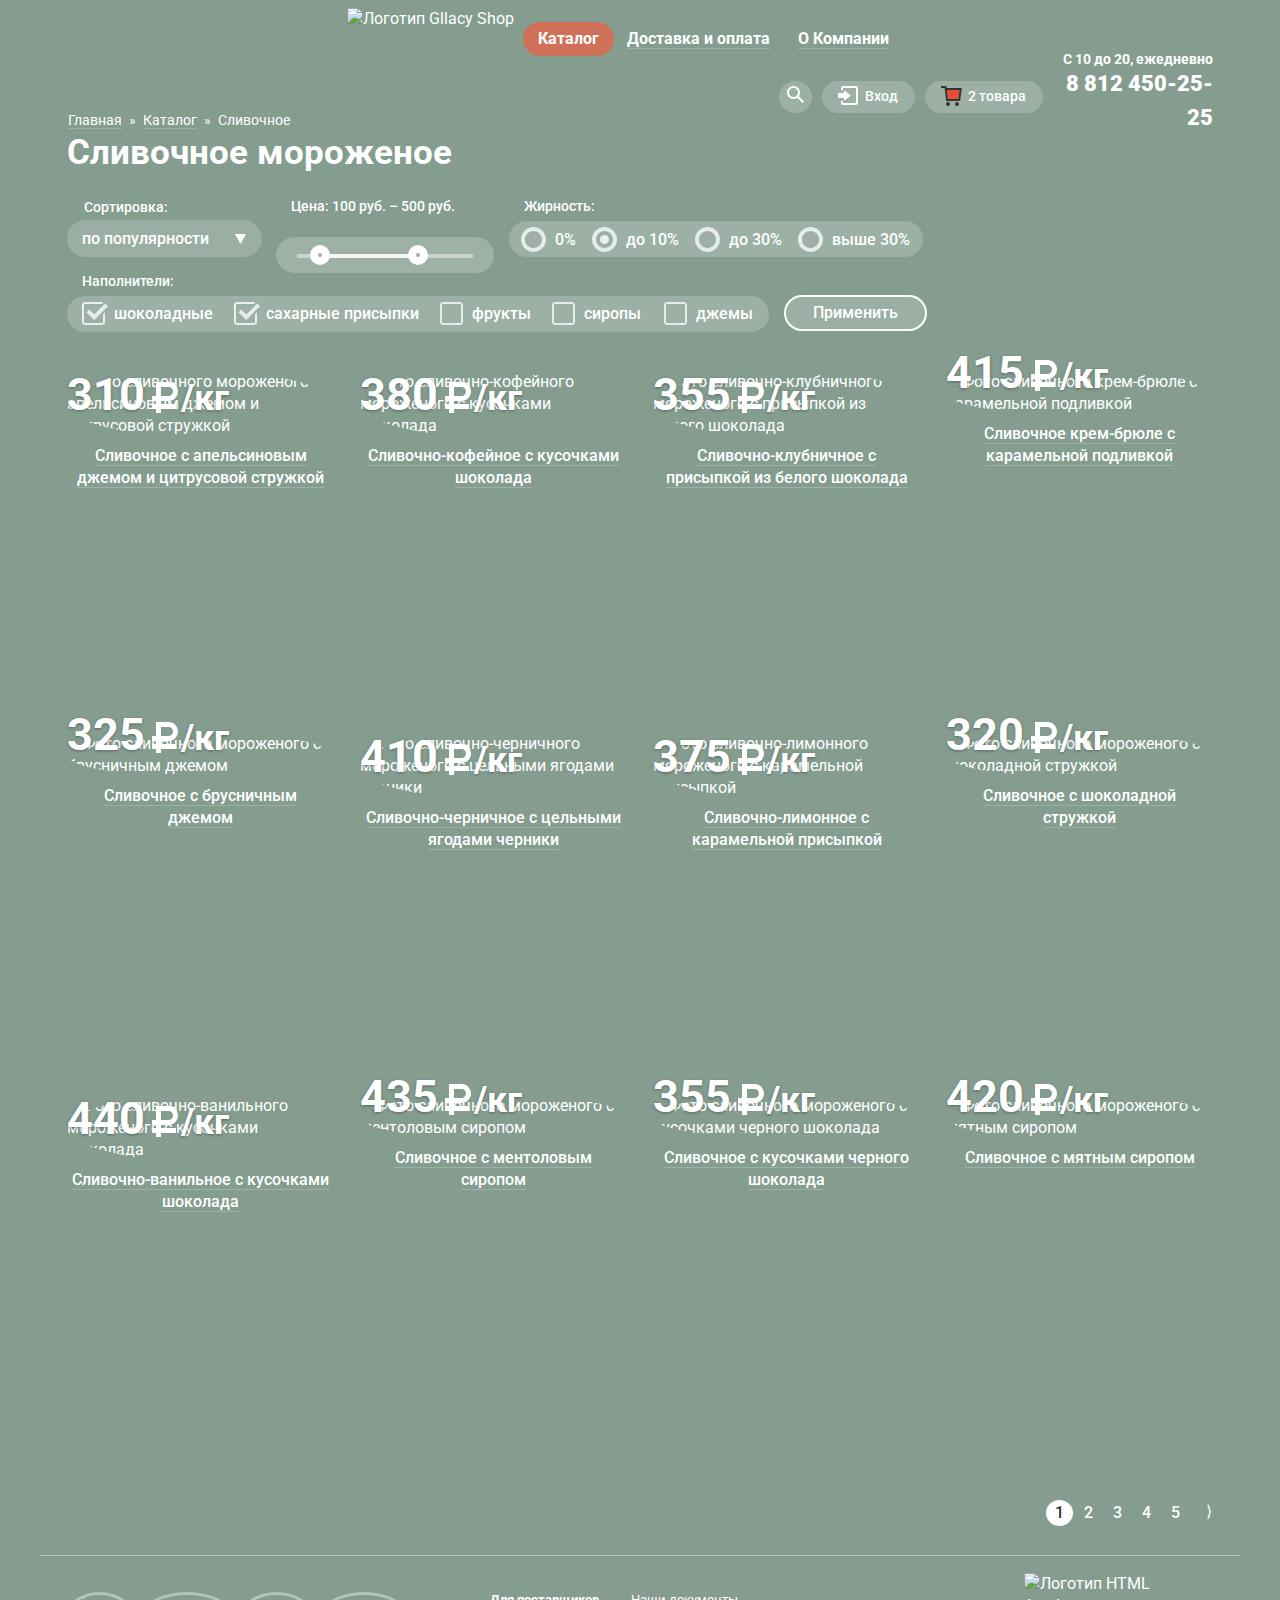
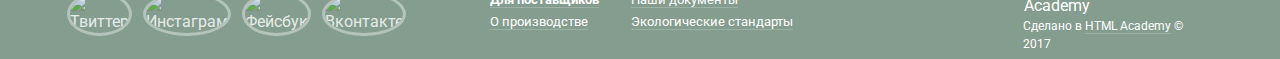
==== commit 2d9b147a: "Значок копирайта добавила" ====
--- a/catalog.html
+++ b/catalog.html
@@ -465,7 +465,7 @@
                     <img src="img/logo-htmlacademy.svg" width="108" height="39" alt="Логотип HTML Academy">
                 </a>
                 <p>
-                    Сделано в <a href="https://htmlacademy.ru/intensive/htmlcss">HTML Academy</a> 2017
+                    Сделано в <a href="https://htmlacademy.ru/intensive/htmlcss">HTML Academy</a> &copy; 2017
                 </p>
             </div>
         </footer>
--- a/css/style.css
+++ b/css/style.css
@@ -1646,10 +1646,10 @@
 .footer-copyright p {
     margin: 0;
     padding: 0;
-    margin-left: 78px;
-
-    /*Временно для сетки*/   /*      
-    background-color: rgba(254, 191, 80, 0.3);   */
+    margin-left: 77px;
+
+    /*Временно для сетки*/  /*      
+    background-color: rgba(254, 191, 80, 0.3);    */
 }
 
 
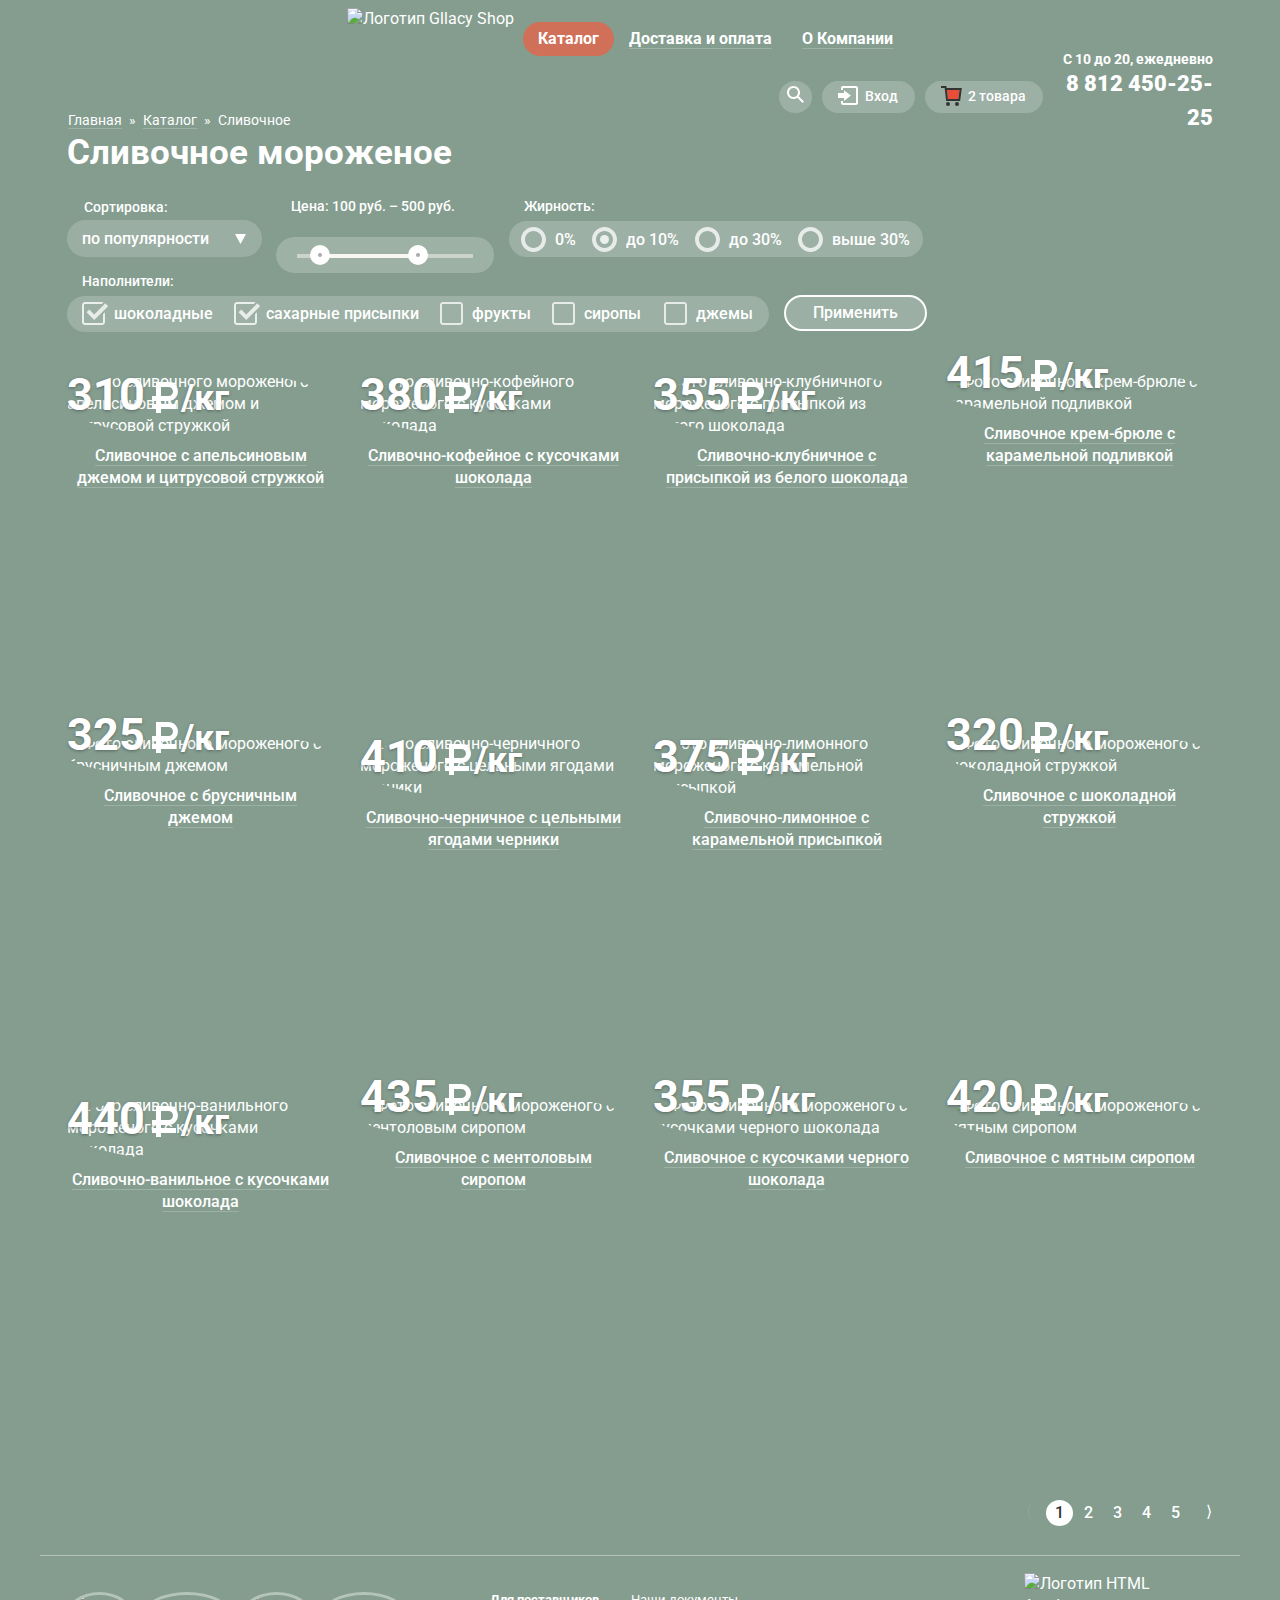
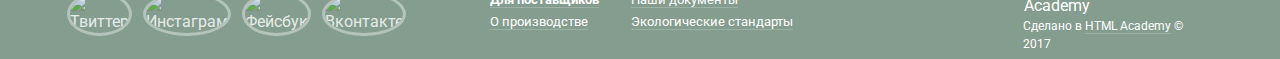
==== commit c1792927: "Исправила то, что обсуждали в сб в вк" ====
--- a/catalog.html
+++ b/catalog.html
@@ -42,14 +42,12 @@
                                 </g>
                             </svg>
                         </a>
-                        <div class="searching-container">
-                            <div class="modal modal-searching-form">
-                                <h2 class="visually-hidden">Форма поиска</h2>
-                                <div class="searching-form">
-                                    <form action="#" method="post">
-                                        <input type="search" placeholder="Что ищем?">
-                                    </form>
-                                </div>
+                        <div class="modal modal-searching-form">
+                            <h2 class="visually-hidden">Форма поиска</h2>
+                            <div class="searching-form">
+                                <form action="#" method="post">
+                                    <input type="search" placeholder="Что ищем?">
+                                </form>
                             </div>
                         </div>
                     </li>
@@ -64,25 +62,22 @@
                             </svg>
                             Вход
                         </a>
-                        <div class="login-container">
-                            <section class="modal modal-login">
-                                <h2 class="visually-hidden">Вход на сайт</h2>
-                                <div class="login-form">
-                                    <form action="#" method="post">
-                                        <label for="email-entrance" class="visually-hidden">Электронная почта</label>
-                                        <input id="email-entrance" type="email" placeholder="Электронная почта">
-                                        <label for="password-entrance" class="visually-hidden">Пароль</label>
-                                        <input id="password-entrance" type="password" placeholder="Пароль">
-                                        <button class="button button-entrance" type="submit">Войти</button>
-                                    </form>
-                                </div>
-                                <div class="login-links">
-                                    <a class="forgotten-password" href="#">Забыли пароль?</a>
-                                    <a class="new-registration" href="#">Новая регистрация</a>
-                                </div>
-                            </section>
+                        <div class="modal modal-login">
+                            <h2 class="visually-hidden">Вход на сайт</h2>
+                            <div class="login-form">
+                                <form action="#" method="post">
+                                    <label for="email-entrance" class="visually-hidden">Электронная почта</label>
+                                    <input id="email-entrance" type="email" placeholder="Электронная почта">
+                                    <label for="password-entrance" class="visually-hidden">Пароль</label>
+                                    <input id="password-entrance" type="password" placeholder="Пароль">
+                                    <button class="button button-entrance" type="submit">Войти</button>
+                                </form>
+                            </div>
+                            <div class="login-links">
+                                <a class="forgotten-password" href="#">Забыли пароль?</a>
+                                <a class="new-registration" href="#">Новая регистрация</a>
+                            </div>
                         </div>
-                    </li>
                     <li class="trolley full-trolley">
                         <a class="navigation">
                             <svg version="1.1" id="Layer_1" xmlns="http://www.w3.org/2000/svg" xmlns:xlink="http://www.w3.org/1999/xlink" x="0px" y="0px"
@@ -94,49 +89,47 @@
                             </svg>
                             2 товара
                         </a>
-                        <div class="cart-container">
-                            <section class=" modal modal-cart">
-                                <h2 class="visually-hidden">Корзина</h2>
-                                <table class="modal-shopping-cart">
-                                    <tr class="orange-plombir">
-                                        <td>
-                                            <!-- Здесь будет фото мороженого  -->
-                                        </td>
-                                        <td>
-                                            Пломбир с апельсиновым джемом
-                                        </td>
-                                        <td>
-                                            <span>1,5 кг *</span>
-                                            <span class="price-number-cart">200</span><span class="price-currency-cart"> руб.</span>
-                                        </td>
-                                        <td>
-                                            300 руб.
-                                        </td>
-                                    </tr>
-                                    <tr class="strawberry-plombir">
-                                        <td>
-                                            <!-- Здесь будет фото мороженого -->
-                                        </td>
-                                        <td>
-                                            Клубничный пломбир с присыпкой
-                                            из белого шоколада
-                                        </td>
-                                        <td>
-                                            <span>1,5 кг *</span>
-                                            <span class="price-number-cart">300</span><span class="price-currency-cart"> руб.</span>
-                                        </td>
-                                        <td>
-                                            450 руб.
-                                        </td>
-                                    </tr>
-                                    <tr class="total">
-                                        <td colspan="4">
-                                            <b>Итого:<span class="price-number"> 750</span><span class="price-currency-modal"> руб.</span></b>
-                                        </td>
-                                    </tr>
-                                </table>
-                                <button class="button button-cart" type="submit">Оформить заказ</button>
-                            </section>
+                        <div class=" modal modal-cart">
+                            <h2 class="visually-hidden">Корзина</h2>
+                            <table class="modal-shopping-cart">
+                                <tr class="orange-plombir">
+                                    <td>
+                                        <img src="img/ice-cream-small-1.png" width="33" height="33" alt="Фото пломбира с апельсиновым джемом">
+                                    </td>
+                                    <td>
+                                        Пломбир с апельсиновым джемом
+                                    </td>
+                                    <td>
+                                        <span>1,5 кг *</span>
+                                        <span class="price-number-cart">200</span><span class="price-currency-cart"> руб.</span>
+                                    </td>
+                                    <td>
+                                        300 руб.
+                                    </td>
+                                </tr>
+                                <tr class="strawberry-plombir">
+                                    <td>
+                                        <img src="img/ice-cream-small-2.png" width="33" height="33" alt="Фото клубничного пломбира с присыпкой из белого шоколада">
+                                    </td>
+                                    <td>
+                                        Клубничный пломбир с присыпкой
+                                        из белого шоколада
+                                    </td>
+                                    <td>
+                                        <span>1,5 кг *</span>
+                                        <span class="price-number-cart">300</span><span class="price-currency-cart"> руб.</span>
+                                    </td>
+                                    <td>
+                                        450 руб.
+                                    </td>
+                                </tr>
+                                <tr class="total">
+                                    <td colspan="4">
+                                        <b>Итого:<span class="price-number"> 750</span><span class="price-currency-modal"> руб.</span></b>
+                                    </td>
+                                </tr>
+                            </table>
+                            <button class="button button-cart" type="submit">Оформить заказ</button>
                         </div>
                     </li>
                 </ul>
@@ -423,7 +416,7 @@
                 </ul>
 
                 <ul class="pagination-list">
-                   <li class="pagination-item pagination-item-disabled"><a href="#">&lang;</a></li> 
+                   <li class="pagination-item pagination-item-disabled"><a>&lang;</a></li> 
                    <li class="pagination-item pagination-item-current"><a>1</a></li>
                    <li class="pagination-item"><a href="#">2</a></li>
                    <li class="pagination-item"><a href="#">3</a></li>
--- a/css/style.css
+++ b/css/style.css
@@ -818,7 +818,7 @@
     border-radius: 5px;
     box-shadow: 0px 20px 20px 0px rgba(0, 0, 0, 0.4);
     width: 511px;
-    min-height: 192px;
+    min-height: 202px;
 }
 .modal-cart td {
     color: #323232;
@@ -1117,9 +1117,6 @@
     /*Временно для сетки*/   /*  
     background-color: rgba(210, 204, 180, 0.3);  */
 }
-.site-navigation li {
-    margin-right: -2px;
-}
 .user-navigation {
     margin: 0;
     padding: 0;
@@ -2089,25 +2086,26 @@
 }
 
 
-.login-container{
-    width: 277px;
-    min-height: 230px;
-    display: flex;          
-    justify-content: center;
-    align-items: flex-end;
-    background-color: transparent;
-    position: absolute;
-    z-index: 2;
-    top: 27px;
-    left: -184px;
-    display: none;
-}
 .modal-login {
     padding: 20px 17px 21px 19px;
-}
-.login-link:hover .login-container, 
-.login-link:focus .login-container {
-    display: flex;
+    position: absolute;
+    z-index: 2;
+    top: 37px;
+    right: 0px;
+    display: none;
+}
+.login-link::after {
+    content: "";
+    position: absolute;
+    width: 92px;
+    height: 40px;
+    left: 0px;
+    top: 0px;
+    background-color: transparent;
+}
+.login-link:hover .modal-login, 
+.login-link:focus .modal-login {
+    display: block;
 }   
 .login-form input {
     margin-bottom: 20px;
@@ -2132,25 +2130,26 @@
 }
 
 
-.searching-container {
-    width: 341px;
-    min-height: 100px;
-    display: flex;          
-    justify-content: center;
-    align-items: flex-end;
-    background-color: transparent;
-    position: absolute;
-    z-index: 2;
-    top: 21px;
-    left: -310px;
-    display: none;
-}
 .modal-searching-form {
     padding: 20px 17px;
-}
-.search:hover .searching-container,
-.search:focus .searching-container {
-    display: flex;
+    position: absolute;
+    z-index: 2;
+    top: 37px;
+    right: 0px;
+    display: none;
+}
+.search::after {
+    content: "";
+    position: absolute;
+    width: 33px;
+    height: 40px;
+    left: 0px;
+    top: 0px;
+    background-color: transparent;
+}
+.search:hover .modal-searching-form,
+.search:focus .modal-searching-form {
+    display: block;
 }
 
 
@@ -2161,7 +2160,7 @@
     margin-top: -223px;
     left: 50%;
     margin-left: -240px;
-    z-index: 2;
+    z-index: 5;
 }
 .modal-feedback-form h2 {
     margin: 0;
@@ -2177,27 +2176,36 @@
 .button-feedback {
     margin-left: 295px;
 }
-
-
-.cart-container {
-    width: 540px;
-    min-height: 257px;
-    display: flex;          
-    justify-content: center;
-    align-items: flex-end;
+.overlay {
+    display: block;
+    position: fixed;
+    z-index: 4;
+    width: 100%;
+    height: 100%;
+    background-color: rgba(0, 0, 0, 0.1);
+}
+
+
+.modal-cart {
+    padding: 20px 15px 20px 15px;
+    position: absolute;
+    z-index: 2;
+    top: 37px;
+    right: 0px;
+    display: none;
+}
+.full-trolley::after {
+    content: "";
+    position: absolute;
+    width: 120px;
+    height: 40px;
+    left: 0px;
+    top: 0px;
     background-color: transparent;
-    position: absolute;
-    z-index: 2;
-    top: 24px;
-    left: -423px;
-    display: none;
-}
-.modal-cart {
-    padding: 30px 15px 20px 15px;
-}
-.full-trolley:hover .cart-container,
-.full-trolley:focus .cart-container {
-    display: flex;
+}
+.full-trolley:hover .modal-cart,
+.full-trolley:focus .modal-cart {
+    display: block;
 }
 .modal-shopping-cart {
     border-collapse: collapse;
@@ -2206,26 +2214,34 @@
     height: 52px;
 }
 .strawberry-plombir {
-    height: 48px;
+    height: 58px;
 }
 .orange-plombir td:first-child,
 .strawberry-plombir td:first-child {
     width: 73px;
     position: relative;
 }
+.modal-shopping-cart img {
+    position: absolute;
+    top: 0px;
+    left: 25px;
+}
 .orange-plombir td:nth-child(2),
 .strawberry-plombir td:nth-child(2) {
+    padding-top: 10px;
     width: 230px;
     vertical-align: top;
 }
 .orange-plombir td:nth-child(3),
 .strawberry-plombir td:nth-child(3) {
+    padding-top: 10px;
     width: 120px;
     text-align: right;
     vertical-align: top;
 }
 .orange-plombir td:last-child,
 .strawberry-plombir td:last-child {
+    padding-top: 10px;
     width: 76px;
     text-align: right;
     vertical-align: top;
@@ -2243,45 +2259,23 @@
     position: absolute;
     width: 11px;
     height: 11px;
-    top: 2px;
+    top: 12px;
     left: 0px;
     background-image: url("../img/cross-small.svg");
     background-repeat: no-repeat;
     background-position: 0 0;
 }
-.orange-plombir td:first-child::after {
-    content: "";
-    position: absolute;
-    width: 33px;
-    height: 33px;
-    top: -7px;
-    left: 25px;
-    background-image: url("../img/ice-cream-small-1.png");
-    background-repeat: no-repeat;
-    background-position: 0 0;
-}
 .strawberry-plombir td:first-child::before {
     content: "";
     position: absolute;
     width: 11px;
     height: 11px;
-    top: 5px;
+    top: 12px;
     left: 0px;
     background-image: url("../img/cross-small.svg");
     background-repeat: no-repeat;
     background-position: 0 0;
 }
-.strawberry-plombir td:first-child::after {
-    content: "";
-    position: absolute;
-    width: 33px;
-    height: 33px;
-    top:  -7px;
-    left: 25px;
-    background-image: url("../img/ice-cream-small-2.png");
-    background-repeat: no-repeat;
-    background-position: 0 0;
-}
 .button-cart {
     margin-top: 13px;
     margin-left: 340px;
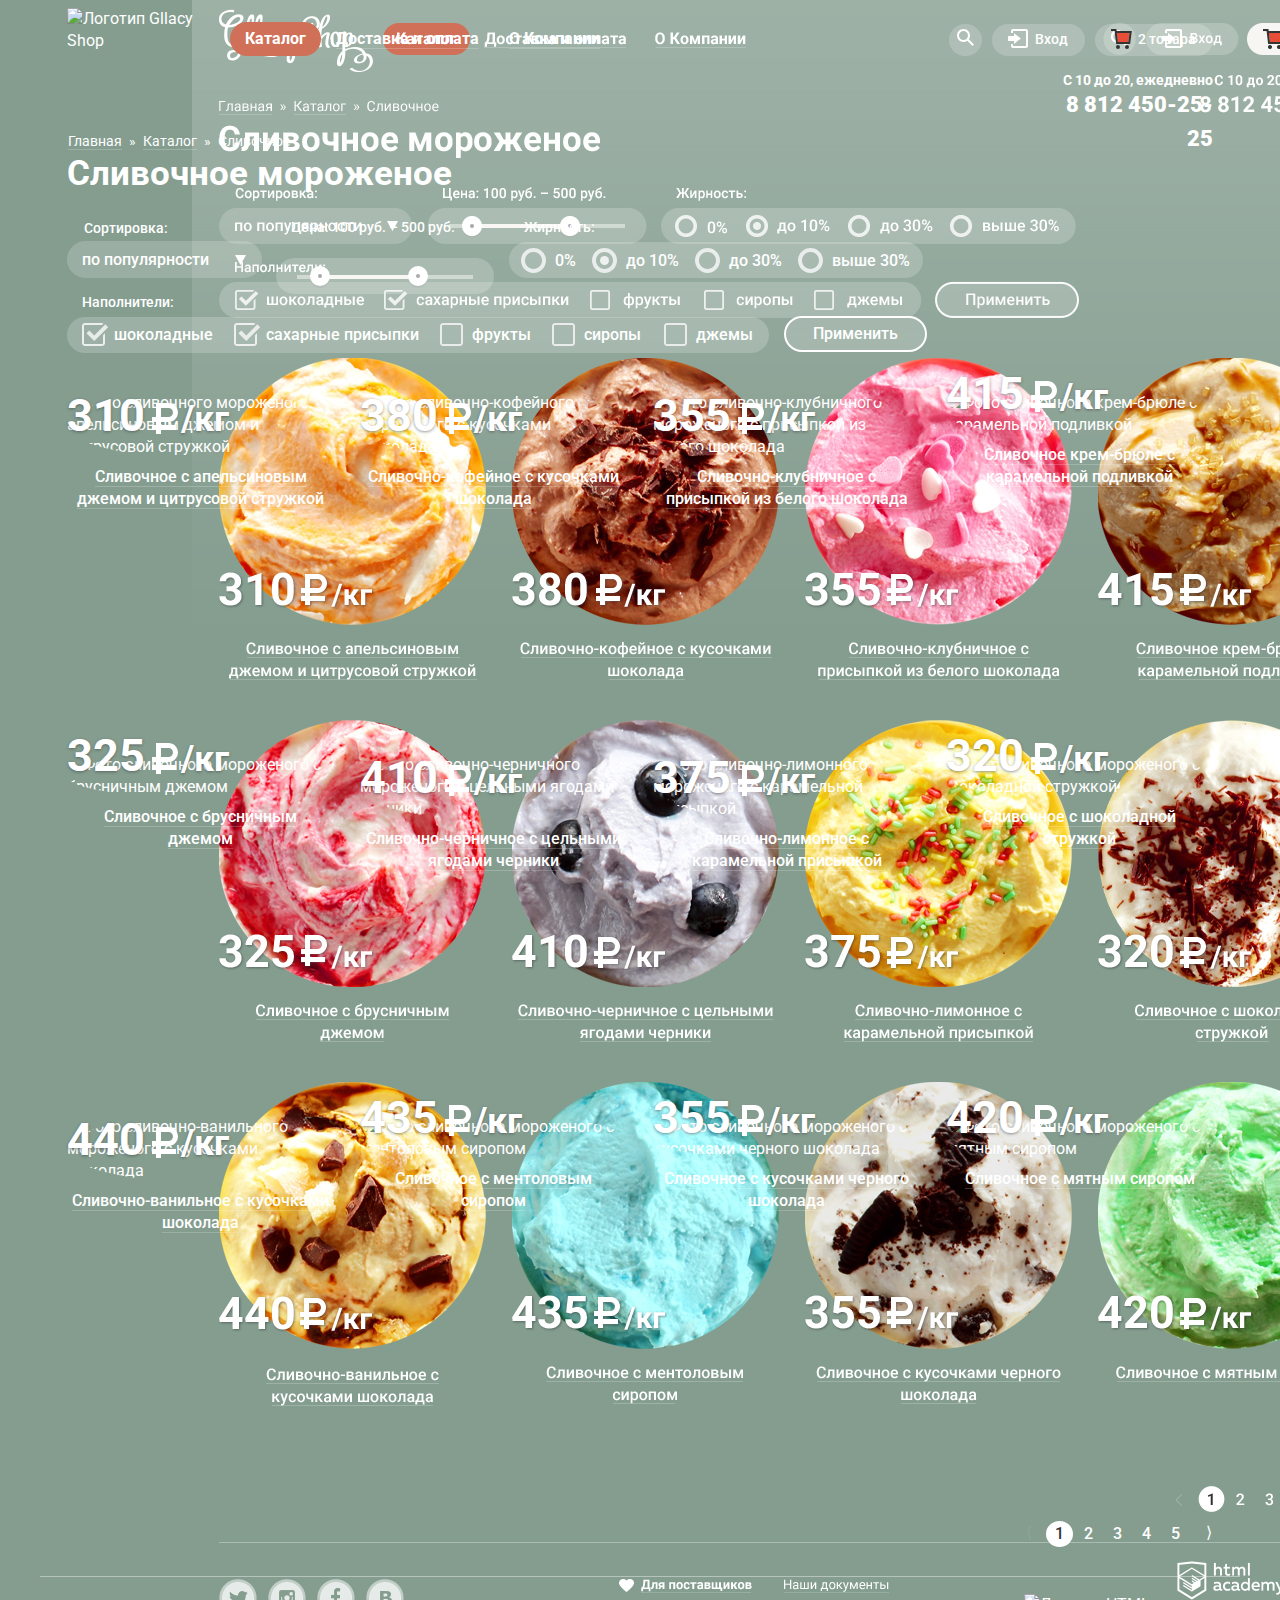
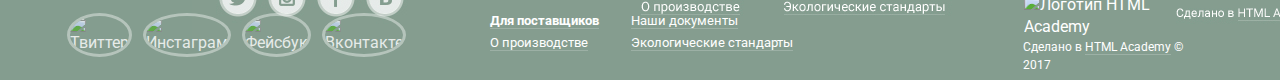
==== commit 8e20f2d7: "Правки после проверки 1" ====
--- a/catalog.html
+++ b/catalog.html
@@ -16,33 +16,33 @@
                 <ul class="site-navigation">
                     <li class="site-navigation-current navigation-site catalog-menu">
                         <a class="navigation" href="catalog.html">Каталог</a>
-                        <section class="modal modal-main-menu">
+                        <div class="dropdown dropdown-main-menu">
                             <h2 class="visually-hidden">Главное меню</h2>
                             <div><a href="#"><b>Новинки</b></a></div>
-                            <ul class="modal-main-menu-list">
-                                <li class="modal-main-menu-item menu-item-current"><a href="catalog.html">Сливочное</a></li>
-                                <li class="modal-main-menu-item"><a href="#">Щербеты</a></li>
-                                <li class="modal-main-menu-item"><a href="#">Фруктовый лед</a></li>
-                                <li class="modal-main-menu-item"><a href="#">Мелорин</a></li>
+                            <ul class="dropdown-main-menu-list">
+                                <li class="dropdown-main-menu-item menu-item-current"><a href="catalog.html">Сливочное</a></li>
+                                <li class="dropdown-main-menu-item"><a href="#">Щербеты</a></li>
+                                <li class="dropdown-main-menu-item"><a href="#">Фруктовый лед</a></li>
+                                <li class="dropdown-main-menu-item"><a href="#">Мелорин</a></li>
                             </ul>
-                        </section>
+                        </div>
                     </li>
                     <li><a class="navigation navigation-site" href="#"><span class="menu-underline">Доставка и оплата</span></a></li>
                     <li><a class="navigation navigation-site" href="#"><span class="menu-underline">О Компании</span></a></li>
                 </ul>
                 <ul class="user-navigation">
-                    <li class="search">
+                    <li class="user-navigation-item search">
                         <a class="navigation">
                             <svg version="1.1" xmlns="http://www.w3.org/2000/svg" xmlns:xlink="http://www.w3.org/1999/xlink" x="0px" y="0px" width="17px"
                                     height="17px" viewBox="0 0 17 17" enable-background="new 0 0 17 17" xml:space="preserve">
-                                <g id="Layer_2">
+                                <g>
                                     <path fill="#FFFFFF" d="M16.958,15.527L11.75,10.32C12.533,9.247,13,7.93,13,6.5C13,2.91,10.09,0,6.5,0S0,2.91,0,6.5
                                         S2.91,13,6.5,13c1.438,0,2.763-0.473,3.839-1.263l5.205,5.204L16.958,15.527z M6.5,11C4.019,11,2,8.981,2,6.5S4.019,2,6.5,2
                                         S11,4.019,11,6.5S8.981,11,6.5,11z"/>
                                 </g>
                             </svg>
                         </a>
-                        <div class="modal modal-searching-form">
+                        <div class="dropdown dropdown-searching-form">
                             <h2 class="visually-hidden">Форма поиска</h2>
                             <div class="searching-form">
                                 <form action="#" method="post">
@@ -51,18 +51,18 @@
                             </div>
                         </div>
                     </li>
-                    <li class="login-link">
+                    <li class="user-navigation-item login-link">
                         <a class="navigation">
-                            <svg version="1.1" id="Layer_1" xmlns="http://www.w3.org/2000/svg" xmlns:xlink="http://www.w3.org/1999/xlink" x="0px" y="0px"
+                            <svg version="1.1" xmlns="http://www.w3.org/2000/svg" xmlns:xlink="http://www.w3.org/1999/xlink" x="0px" y="0px"
                                 width="21px" height="19px" viewBox="0 0 21 19" enable-background="new 0 0 21 19" xml:space="preserve">
                                 <g>
-                                    <polygon fill="#FFFFFF" points="6,14.875 12.917,9.5 6,4.125 6,7.042 -0.042,7.042 -0.042,11.959 6,11.959     "/>
+                                    <polygon fill="#FFFFFF" points="6,14.875 12.917,9.5 6,4.125 6,7.042 -0.042,7.042 -0.042,11.959 6,11.959"/>
                                     <path fill="#FFFFFF" d="M18,0H5C3.9,0,3,0.9,3,2v2h2V2h13v15H5v-2H3v2c0,1.1,0.9,2,2,2h13c1.1,0,2-0.9,2-2V2C20,0.9,19.1,0,18,0z"/>
                                 </g>
                             </svg>
                             Вход
                         </a>
-                        <div class="modal modal-login">
+                        <div class="dropdown dropdown-login">
                             <h2 class="visually-hidden">Вход на сайт</h2>
                             <div class="login-form">
                                 <form action="#" method="post">
@@ -78,9 +78,9 @@
                                 <a class="new-registration" href="#">Новая регистрация</a>
                             </div>
                         </div>
-                    <li class="trolley full-trolley">
+                    <li class="user-navigation-item trolley full-trolley">
                         <a class="navigation">
-                            <svg version="1.1" id="Layer_1" xmlns="http://www.w3.org/2000/svg" xmlns:xlink="http://www.w3.org/1999/xlink" x="0px" y="0px"
+                            <svg version="1.1" xmlns="http://www.w3.org/2000/svg" xmlns:xlink="http://www.w3.org/1999/xlink" x="0px" y="0px"
                                  width="21px" height="20px" viewBox="0 0 21 20" enable-background="new 0 0 21 20" xml:space="preserve">
                                 <polygon fill="#E84D37" points="5.888,4.031 6.922,13 17.372,13 18.548,4.031 "/>
                                 <circle fill="#343434" cx="6.984" cy="18" r="2"/>
@@ -89,11 +89,12 @@
                             </svg>
                             2 товара
                         </a>
-                        <div class=" modal modal-cart">
+                        <div class=" dropdown dropdown-cart">
                             <h2 class="visually-hidden">Корзина</h2>
-                            <table class="modal-shopping-cart">
+                            <table class="dropdown-shopping-cart">
                                 <tr class="orange-plombir">
                                     <td>
+                                        <button class="cart-item-close" type="button">Закрыть</button>
                                         <img src="img/ice-cream-small-1.png" width="33" height="33" alt="Фото пломбира с апельсиновым джемом">
                                     </td>
                                     <td>
@@ -109,6 +110,7 @@
                                 </tr>
                                 <tr class="strawberry-plombir">
                                     <td>
+                                        <button class="cart-item-close" type="button">Закрыть</button>
                                         <img src="img/ice-cream-small-2.png" width="33" height="33" alt="Фото клубничного пломбира с присыпкой из белого шоколада">
                                     </td>
                                     <td>
@@ -133,9 +135,9 @@
                         </div>
                     </li>
                 </ul>
-                <p>
+                <p class="navigation-timing">
                     С 10 до 20, ежедневно<br>
-                    <a href="tel:88124502525"><b>8 812 450-25-25</b></a>
+                    <a href="tel:88124502525"><b class="navigation-number">8 812 450-25-25</b></a>
                 </p>
             </nav>
         </header>
@@ -431,7 +433,7 @@
         <footer class="main-footer">
             <div class="footer-social">
                 <h4 class="visually-hidden">Мы есть в социальных сетях</h4>
-                <ul>
+                <ul class="social-list">
                     <li><a class="social-button" href="#"><img src="img/twitter.svg" width="32" height="32" alt="Твиттер"></a></li>
                     <li><a class="social-button" href="#"><img src="img/instagram.svg" width="32" height="32" alt="Инстаграм"></a></li>
                     <li><a class="social-button" href="#"><img src="img/facebook.svg" width="32" height="32" alt="Фейсбук"></a></li>
@@ -457,7 +459,7 @@
                 <a class="ha-logo" href="https://htmlacademy.ru/intensive/htmlcss">
                     <img src="img/logo-htmlacademy.svg" width="108" height="39" alt="Логотип HTML Academy">
                 </a>
-                <p>
+                <p class="html-academy">
                     Сделано в <a href="https://htmlacademy.ru/intensive/htmlcss">HTML Academy</a> &copy; 2017
                 </p>
             </div>
--- a/css/style.css
+++ b/css/style.css
@@ -1,7 +1,4 @@
-body {
-    margin: 0 auto;
-    padding: 0;
-    width: 1200px;
+body { 
     font-family: "Roboto", "Arial", sans-serif;
     font-size: 16px;
     line-height: 22px;
@@ -11,134 +8,23 @@
     background-image: url("../img/slider-1.png");
     background-position: top center;
     background-repeat: no-repeat;  
-    } 
-
-/*
-.visually-hidden {
-  position: absolute;
-
-  width: 1px;
-  height: 1px;
-
-  clip: rect(0, 0, 0, 0);
-}
-
-.site-wrapper {
-    margin: 0 auto;
-  min-width: 1200px;
-  background-color: #849d8f;
-  background-image: url("../img/slider-1.png");
-  background-repeat: no-repeat;
-  background-position: top center;
-  
-  transition: background-image 0.5s ease, background-color 0.5s ease;
-}
-
-.site-wrapper::before,
-.site-wrapper::after {
-  content: "";
-
-  visibility: hidden;
-}
-
-.site-wrapper::before {
-  background-image: url("../img/slider-2.png");
-}
-
-.site-wrapper::after {
-  background-image: url("../img/slider-3.png");
-}
-
-.container {
-  width: 900px;
-  margin: 0 auto;
-  padding: 0 20px;
-}
-
-.slider {
-  position: relative;
-  
-  padding-top: 321px;
-  
-  text-align: center;
-  color: #ffffff;
-}
-
-.slider-list {
-  margin: 0;
-  padding: 0;
-  
-  list-style: none;
-}
-
-.slide {
-  display: none;
-}
-
-.slide-title {
-  width: 700px;
-  margin: 0 auto;
-  margin-bottom: 27px;
-  
-  font-size: 60px;
-  line-height: 60px;
-  font-weight: 800;
-}
-
-.slider-controls {
-  position: absolute;
-  bottom: 63px;
-  left: 0;
-  z-index: 20;
-  
-  font-size: 0;
-}
-
-.slider-controls label {
-  display: inline-block;
-  width: 17px;
-  height: 17px;
-  margin-right: 8px;
-
-  vertical-align: top;
-
-  background-color: transparent;
-  border: 2px solid #ffffff;
-  border-radius: 50%;
-  cursor: pointer;
-}
-
-#product-1:checked ~ .site-wrapper {
-  background-color: #849d8f;
-  background-image: url("../img/slider-1.png");
-}
-
-#product-2:checked ~ .site-wrapper {
-  background-color: #8996a6;
-  background-image: url("../img/slider-2.png");
-}
-
-#product-3:checked ~ .site-wrapper {
-  background-color: #9d8b84;
-  background-image: url("../img/slider-3.png");
-}
-
-#product-1:checked ~ .site-wrapper #slide1,
-#product-2:checked ~ .site-wrapper #slide2,
-#product-3:checked ~ .site-wrapper #slide3 {
-  display: block;
-}
-
-#product-1:checked ~ .site-wrapper label[for="product-1"],
-#product-2:checked ~ .site-wrapper label[for="product-2"],
-#product-3:checked ~ .site-wrapper label[for="product-3"] {
-  background-color: #ffffff;
-}
-
-*/
-
+} 
 .inner-page {
     background-image: url("../img/backlight-catalog.png");
+    margin: 0 auto;
+    width: 1200px;
+}
+.main-header {
+    margin: 0 auto;
+    width: 1200px;
+}
+.container {
+    margin: 0 auto;
+    width: 1200px;  
+}
+.main-footer {
+    margin: 0 auto;
+    width: 1200px; 
 }
 a {
     text-decoration: none;
@@ -173,12 +59,14 @@
     color: #ffffff;
 }
 a.navigation-site {
-    box-sizing: border-box;
+    -webkit-box-sizing: border-box;
+            box-sizing: border-box;
     padding: 8px 15px 8px 15px;
     border-radius: 25px;
-    color: #ffffff
+    color: #ffffff;
     text-shadow: none;
-    box-shadow: none;
+    -webkit-box-shadow: none;
+            box-shadow: none;
     background-color: transparent;
 }
 a.navigation-site:hover,
@@ -190,7 +78,8 @@
     border-radius: 25px;
     color: #333333;
     background-color: rgb(237, 237, 237);
-    box-shadow: inset 0px 2px 1px 0px rgb(105, 105, 105);
+    -webkit-box-shadow: inset 0 2px 1px 0 rgb(105, 105, 105);
+            box-shadow: inset 0 2px 1px 0 rgb(105, 105, 105);
 }
 .site-navigation-current .navigation {
     border-radius: 25px;
@@ -215,7 +104,7 @@
     line-height: 16px;
     font-weight: 700;
 }
-.main-navigation p b {
+.navigation-number {
     font-size: 22px;
     line-height: 34px;
 }
@@ -229,8 +118,12 @@
     text-align: center;
     vertical-align: middle;
     color: #ffffff;
+    background-image: -webkit-gradient(linear, left bottom, left top, from(rgb(231, 74, 53)), to(rgb(242, 104, 67)));
+    background-image: -webkit-linear-gradient(bottom, rgb(231, 74, 53) 0%, rgb(242, 104, 67) 100%);
+    background-image: -o-linear-gradient(bottom, rgb(231, 74, 53) 0%, rgb(242, 104, 67) 100%);
     background-image: linear-gradient(360deg, rgb(231, 74, 53) 0%, rgb(242, 104, 67) 100%);
-    box-shadow: 0px 2px 2px 0px rgba(172, 16, 0, 0.64);
+    -webkit-box-shadow: 0 2px 2px 0 rgba(172, 16, 0, 0.64);
+            box-shadow: 0 2px 2px 0 rgba(172, 16, 0, 0.64);
     border: none;
     border-radius: 60px;
     font-size: 18px;
@@ -241,12 +134,20 @@
 .button:hover,
 .button:focus {
     outline: none;
+    background-image: -webkit-gradient(linear, left bottom, left top, from(rgb(220, 125, 107)), to(rgb(225, 131, 112)));
+    background-image: -webkit-linear-gradient(bottom, rgb(220, 125, 107) 0%, rgb(225, 131, 112) 100%);
+    background-image: -o-linear-gradient(bottom, rgb(220, 125, 107) 0%, rgb(225, 131, 112) 100%);
     background-image: linear-gradient(360deg, rgb(220, 125, 107) 0%, rgb(225, 131, 112) 100%);
-    box-shadow: inset 0px 2px 2px 0px rgba(148, 39, 24, 0.004);
+    -webkit-box-shadow: inset 0 2px 2px 0 rgba(148, 39, 24, 0.004);
+            box-shadow: inset 0 2px 2px 0 rgba(148, 39, 24, 0.004);
 }
 .button:active {
+    background-image: -webkit-gradient(linear, left top, left bottom, from(rgb(231, 74, 53)), to(rgb(242, 104, 67)));
+    background-image: -webkit-linear-gradient(top, rgb(231, 74, 53) 0%, rgb(242, 104, 67) 100%);
+    background-image: -o-linear-gradient(top, rgb(231, 74, 53) 0%, rgb(242, 104, 67) 100%);
     background-image: linear-gradient(180deg, rgb(231, 74, 53) 0%, rgb(242, 104, 67) 100%);
-    box-shadow: inset 0px -2px 2px 0px rgba(148, 39, 24, 0.004);
+    -webkit-box-shadow: inset 0 -2px 2px 0 rgba(148, 39, 24, 0.004);
+            box-shadow: inset 0 -2px 2px 0 rgba(148, 39, 24, 0.004);
 }
 
 
@@ -309,7 +210,8 @@
 }
 .button-form:active {
     background-color: rgb(237, 237, 237);
-    box-shadow: inset 0px 2px 1px 0px rgba(105, 105, 105, 1);
+    -webkit-box-shadow: inset 0 2px 1px 0 rgba(105, 105, 105, 1);
+            box-shadow: inset 0 2px 1px 0 rgba(105, 105, 105, 1);
     border: none;
     color: #323232;
 }
@@ -353,7 +255,7 @@
     line-height: 45px;
     font-weight: 700;
     font-size: 45px;
-    text-shadow: 0px 1px 3px rgba(49, 50, 53, 0.5);
+    text-shadow: 0 1px 3px rgba(49, 50, 53, 0.5);
 }
 .price-currency {
     position: relative;
@@ -407,12 +309,17 @@
     height: 405px;
     border-radius: 5px;
     background-color: rgba(248, 247, 244, 0.2);
-    box-shadow: 0px 20px 20px 0px rgba(0, 0, 0, 0.4);
+    -webkit-box-shadow: 0 20px 20px 0 rgba(0, 0, 0, 0.4);
+            box-shadow: 0 20px 20px 0 rgba(0, 0, 0, 0.4);
 } 
 .button-glance {
     display: none;
-    justify-content: center;      
-    align-items: center;
+    -webkit-box-pack: center;
+        -ms-flex-pack: center;
+            justify-content: center;      
+    -webkit-box-align: center;      
+        -ms-flex-align: center;      
+            align-items: center;
     width: 200px;
     height: 44px;
     position: absolute;
@@ -427,6 +334,8 @@
 }
 .hit-item:hover .button-glance,
 .hit-item:focus .button-glance {
+    display: -webkit-box;
+    display: -ms-flexbox;
     display: flex;
 }
 
@@ -517,21 +426,24 @@
     padding-right: 15px;
 }
 .subscription-form input:hover { 
-    box-shadow: 0 0 0 2px rgba(154, 154, 154, 0.5);
+    -webkit-box-shadow: 0 0 0 2px rgba(154, 154, 154, 0.5); 
+            box-shadow: 0 0 0 2px rgba(154, 154, 154, 0.5);
 }
 .subscription-form input:focus {
     outline:none; 
-    box-shadow: 0 0 0 2px rgba(46, 136, 228, 0.5);
+    -webkit-box-shadow: 0 0 0 2px rgba(46, 136, 228, 0.5); 
+            box-shadow: 0 0 0 2px rgba(46, 136, 228, 0.5);
 }
 .map {
     background-color: #dcdfcf;
     background-image: url("../img/map.jpg");
     background-repeat: no-repeat;
-    width: 1200px;
+    height: 429px; 
+    background-size: cover;     
     height: 429px;
 }
 .address {
-    background-color: rgba(255, 255, 255, 0.98);
+    background-color: rgb(255, 255, 255);   
     border-radius: 15px;
     width: 250px;
     min-height: 245px;
@@ -599,44 +511,46 @@
     background-repeat: no-repeat;
     background-position: 0 0;
 }
-.footer-copyright p {
+.html-academy {
     font-size: 12px;
     line-height: 18px;
     font-weight: 400;
 }
-.footer-copyright p a {
+.html-academy a {
     border-bottom: 1px solid rgba(255, 255, 255, 0.2);
 }
-.footer-copyright p a:hover,
-.footer-copyright p a:focus,
-.footer-copyright p a:active {
+.html-academy a:hover,
+.html-academy a:focus,
+.html-academy a:active {
     color: rgb(255, 188, 158);
     border-bottom: 1px solid rgba(255, 188, 158, 0.3);
 }
 
 
-.modal {
+.modal,
+.dropdown {
     background-color: rgb(248, 247, 244);
 }
 
 
-.modal-main-menu {
+.dropdown-main-menu {
     border-radius: 5px;
-    box-shadow: 0px 20px 20px 0px rgba(0, 0, 0, 0.4);
+    -webkit-box-shadow: 0 20px 20px 0 rgba(0, 0, 0, 0.4);
+            box-shadow: 0 20px 20px 0 rgba(0, 0, 0, 0.4);
     width: 143px;
     min-height: 171px;
 }
-.modal-main-menu b {
+.dropdown-main-menu b {
     color: #323232;
     font-size: 14px;
     line-height: 16px;
     font-weight: 700;
 }
-.modal-main-menu a:focus,
-.modal-main-menu a:hover {
+.dropdown-main-menu a:focus,
+.dropdown-main-menu a:hover {
     background-color: rgb(251, 222, 215);
 }
-.modal-main-menu a:active {
+.dropdown-main-menu a:active {
     background-color: rgb(246, 181, 165);
 }
 .menu-item-current {
@@ -644,24 +558,25 @@
     width: 143px;
     height: 28px;
 }
-.modal-main-menu-list a {
+.dropdown-main-menu-list a {
     color: #323232;
     font-size: 14px;
     line-height: 16px;
     font-weight: 400;
 }
-.modal-main-menu ul {
+.dropdown-main-menu ul {
     list-style: none;
 }
 
 
-.modal-login {
+.dropdown-login {
     border-radius: 6px;
-    box-shadow: 0px 20px 20px 0px rgba(0, 0, 0, 0.4);
+    -webkit-box-shadow: 0 20px 20px 0 rgba(0, 0, 0, 0.4);
+            box-shadow: 0 20px 20px 0 rgba(0, 0, 0, 0.4);
     width: 241px;
     min-height: 173px;
 }
-.modal-login input {
+.dropdown-login input {
     font: inherit;
     width: 210px;
     height: 43px;
@@ -675,25 +590,21 @@
     padding-left: 15px;
     padding-right: 15px;
 }
-.modal-login a {
+.dropdown-login a {
     color: #323232;
     font-size: 13px;
     line-height: 24px;
     font-weight: 400;
     border-bottom: 1px solid rgba(0, 0, 0, 0.3);
 }
-.modal-login input:hover {
-    box-shadow: 0 0 0 2px rgba(154, 154, 154, 0.5);
-}
-.modal-login input:focus {
+.dropdown-login input:hover {
+    -webkit-box-shadow: 0 0 0 2px rgba(154, 154, 154, 0.5);
+            box-shadow: 0 0 0 2px rgba(154, 154, 154, 0.5);
+}
+.dropdown-login input:focus {
     outline:none;
-    box-shadow: 0 0 0 2px rgba(46, 136, 228, 0.5);
-}
-.modal-login .login-links a:hover,
-.modal-login .login-links a:focus,
-.modal-login .login-links a:active {
-    color: rgb(232, 77, 55);
-    border-bottom: 1px solid rgba(232, 77, 55, 0.3) 
+    -webkit-box-shadow: 0 0 0 2px rgba(46, 136, 228, 0.5);
+            box-shadow: 0 0 0 2px rgba(46, 136, 228, 0.5);
 }
 
 
@@ -723,9 +634,10 @@
 }
 
 
-.modal-searching-form {
+.dropdown-searching-form {
     border-radius: 6px;
-    box-shadow: 0px 20px 20px 0px rgba(0, 0, 0, 0.4);
+    -webkit-box-shadow: 0 20px 20px 0 rgba(0, 0, 0, 0.4);
+            box-shadow: 0 20px 20px 0 rgba(0, 0, 0, 0.4);
     width: 312px;
     min-height: 44px;
 }
@@ -744,11 +656,13 @@
     padding-right: 15px;
 }
 .searching-form input:hover {
-    box-shadow: 0 0 0 2px rgba(154, 154, 154, 0.5); 
+    -webkit-box-shadow: 0 0 0 2px rgba(154, 154, 154, 0.5);
+            box-shadow: 0 0 0 2px rgba(154, 154, 154, 0.5); 
 }
 .searching-form input:focus {
     outline:none;
-    box-shadow: 0 0 0 2px rgba(46, 136, 228, 0.5);
+    -webkit-box-shadow: 0 0 0 2px rgba(46, 136, 228, 0.5);
+            box-shadow: 0 0 0 2px rgba(46, 136, 228, 0.5);
 }
 
 
@@ -792,35 +706,53 @@
     padding-left: 15px;
     padding-right: 15px;
 }
-.modal-feedback-form::before {
-    content: "";
-    position: absolute;
+.modal-close {
+    position: absolute;
+    top: 15px;
+    left: 443px;
     width: 18px;
     height: 17px;
-    top: 15px;
-    left: 443px;
+    font-size: 0;
+    background-color: transparent;
+    border: 0;
+    cursor: pointer;
+}
+.modal-close::before {
+    content: "";
+    position: absolute;
+    width: 18px;
+    height: 17px;
+    top: 0;
+    left: 0;
     background-image: url("../img/cross-big.svg");
     background-repeat: no-repeat;
     background-position: 0 0;
 }
 .feedback-form input:hover,
 .feedback-form textarea:hover {
-    box-shadow: 0 0 0 2px rgba(154, 154, 154, 0.5);
+    -webkit-box-shadow: 0 0 0 2px rgba(154, 154, 154, 0.5);
+            box-shadow: 0 0 0 2px rgba(154, 154, 154, 0.5);
 }
 .feedback-form input:focus,
 .feedback-form textarea:focus {
     outline:none;
-    box-shadow: 0 0 0 2px rgba(46, 136, 228, 0.5);
-}
-
-
-.modal-cart {
+    -webkit-box-shadow: 0 0 0 2px rgba(46, 136, 228, 0.5);
+            box-shadow: 0 0 0 2px rgba(46, 136, 228, 0.5);
+}
+
+
+.dropdown-cart {
     border-radius: 5px;
-    box-shadow: 0px 20px 20px 0px rgba(0, 0, 0, 0.4);
+    -webkit-box-shadow: 0 20px 20px 0 rgba(0, 0, 0, 0.4);
+            box-shadow: 0 20px 20px 0 rgba(0, 0, 0, 0.4);
     width: 511px;
     min-height: 202px;
 }
-.modal-cart td {
+.dropdown-cart img {
+    width: 33px;
+    height: 33px;
+}
+.dropdown-cart td {
     color: #323232;
     font-size: 13px;
     line-height: 16px;
@@ -894,7 +826,8 @@
     /* for FF */
     -moz-appearance: none;
     text-indent: 0.01px; 
-    text-overflow: '';
+    -o-text-overflow: ''; 
+       text-overflow: '';
     /* for IE */
     -ms-appearance: none;
     appearance: none;
@@ -959,17 +892,17 @@
     line-height: 45px;
     font-weight: 700;
     font-size: 45px;
-    text-shadow: 0px 1px 3px rgba(49, 50, 53, 0.5);
-}
-.catalog-item p a {
+    text-shadow: 0 1px 3px rgba(49, 50, 53, 0.5);
+}
+.catalog-item-description a {
     font-size: 16px;
     line-height: 22px;
     font-weight: 500;
     border-bottom: 1px solid rgba(255, 255, 255, 0.2);
 }
-.catalog-item p a:hover,
-.catalog-item p a:focus,
-.catalog-item p a:active {
+.catalog-item-description a:hover,
+.catalog-item-description a:focus,
+.catalog-item-description a:active {
     color: rgb(255, 188, 158);
     border-bottom: 1px solid rgba(255, 188, 158, 0.3);
 }
@@ -986,12 +919,17 @@
     height: 405px;
     border-radius: 5px;
     background-color: rgba(248, 247, 244, 0.2);
-    box-shadow: 0px 20px 20px 0px rgba(0, 0, 0, 0.4);
+    -webkit-box-shadow: 0 20px 20px 0 rgba(0, 0, 0, 0.4);
+            box-shadow: 0 20px 20px 0 rgba(0, 0, 0, 0.4);
 } 
 .button-glance {
     display: none;
-    justify-content: center;      
-    align-items: center;
+    -webkit-box-pack: center;
+        -ms-flex-pack: center;
+            justify-content: center;      
+    -webkit-box-align: center;      
+        -ms-flex-align: center;      
+            align-items: center;
     width: 200px;
     height: 44px;
     position: absolute;
@@ -1006,6 +944,8 @@
 }
 .catalog-item:hover .button-glance,
 .catalog-item:focus .button-glance {
+    display: -webkit-box;
+    display: -ms-flexbox;
     display: flex;
 }
 
@@ -1053,54 +993,50 @@
 
     /*  Сеточные стили главной страницы  */
 
-html.
+html,
 body {
-    min-height: 2415px;
-    margin: 0;
-    padding: 0;
-}
+    margin: 0;
+    padding: 0;
+}  /*
 body {
-    /*Временно для сетки*/  /*
-    background-image: url("../img/gllacy-index-1200.jpg");
+    background-image: url("../img/gllacy-index-1200.jpg");  /* /////////////////////////////////////////////////////////////////////////////////////////////////////////////*/ /*
     background-width: 1200px;
     background-height: auto;
-    background-repeat: no-repeat;  */
-}
-
+    background-repeat: no-repeat;
+} */
 
     /*  Header  */
 
 
 .main-header {
-    margin: 0;
     margin-bottom: 270px;
     width: 1146px;
     padding: 0 27px;
+    min-height: 120px;   
+}
+.main-navigation {
+    padding: 0;
+    margin: 0;
+    display: -webkit-box;
+    display: -ms-flexbox;
+    display: flex;
+    -ms-flex-wrap: wrap;
+        flex-wrap: wrap;
+    -webkit-box-pack: end;
+        -ms-flex-pack: end;
+            justify-content: flex-end; 
     min-height: 120px;
-
-    /*Временно для сетки*/ /*
-    background-color: rgba(237, 110, 146, 0.3); */
-     
-    
-}
-.main-navigation {
-    padding: 0;
-    margin: 0;
-    display: flex;
-    flex-wrap: wrap;
-    justify-content: flex-end; 
-    min-height: 120px;
 }
 .main-header-logo {
-    width: 154;
-    height: 64;
+    width: 154px;
+    height: 64px;
     padding-top: 8px;
     padding-right: 9px;
-    flex-grow: 0;
-    flex-shrink: 0;
-
-    /*Временно для сетки*/  /*
-    background-color: rgba(241, 204, 180, 0.3); */
+    -webkit-box-flex: 0;
+        -ms-flex-positive: 0;
+            flex-grow: 0;
+    -ms-flex-negative: 0;
+        flex-shrink: 0;
 }
 .site-navigation {
     margin: 0;
@@ -1110,12 +1046,12 @@
     text-align: left;
     padding-top: 17px;
     list-style: none;
-    display: flex;
-    flex-wrap: wrap;
+    display: -webkit-box;
+    display: -ms-flexbox;
+    display: flex;
+    -ms-flex-wrap: wrap;
+        flex-wrap: wrap;
     min-height: 40px;
-
-    /*Временно для сетки*/   /*  
-    background-color: rgba(210, 204, 180, 0.3);  */
 }
 .user-navigation {
     margin: 0;
@@ -1124,15 +1060,17 @@
     text-align: right;
     padding-top: 24px;
     list-style: none;
-    display: flex;
-    flex-wrap: wrap;
-    justify-content: flex-end;
+    display: -webkit-box;
+    display: -ms-flexbox;
+    display: flex;
+    -ms-flex-wrap: wrap;
+        flex-wrap: wrap;
+    -webkit-box-pack: end;
+        -ms-flex-pack: end;
+            justify-content: flex-end;
     min-height: 45px;
-
-    /*Временно для сетки*/   /*   
-    background-color: rgba(241, 204, 180, 0.3);  */
-}
-.user-navigation li {
+}
+.user-navigation-item {
     background-color: rgba(255, 255, 255, 0.2);
     height: 32px;
     padding-right: 17px;
@@ -1142,21 +1080,21 @@
     margin-left: 10px;  
 }
 
-.user-navigation li:hover,
-.user-navigation li:focus {
+.user-navigation-item:hover,
+.user-navigation-item:focus {
     background-color: rgb(248, 247, 244);
     color: #323232;                              
 }                                           
-.user-navigation li:hover a,
-.user-navigation li:focus a {
+.user-navigation-item:hover a,
+.user-navigation-item:focus a {
     color: #323232; 
 }
-.user-navigation li:hover path,
-.user-navigation li:focus path,
-.user-navigation li:hover polygon,
-.user-navigation li:focus polygon,
-.user-navigation li:hover circle,
-.user-navigation li:focus circle {
+.user-navigation-item:hover path,
+.user-navigation-item:focus path,
+.user-navigation-item:hover polygon,
+.user-navigation-item:focus polygon,
+.user-navigation-item:hover circle,
+.user-navigation-item:focus circle {
     fill: #323232; 
 }
 li.full-trolley:hover polygon,
@@ -1164,8 +1102,12 @@
     fill: #E84D37;
 }
 .navigation {
-    display: flex;
-    align-items: center;
+    display: -webkit-box;
+    display: -ms-flexbox;
+    display: flex;
+    -webkit-box-align: center;
+        -ms-flex-align: center;
+            align-items: center;
     margin-top: 5px;
 }
 .empty-trolley svg,
@@ -1186,21 +1128,22 @@
     padding: 0;
     width: 170px; 
     text-align: right;
-    flex-grow: 0;
-    flex-shrink: 0;
+    -webkit-box-flex: 0;
+        -ms-flex-positive: 0;
+            flex-grow: 0;
+    -ms-flex-negative: 0;
+        flex-shrink: 0;
     min-height: 50px;
-
-    /*Временно для сетки*/  /*   
-    background-color: rgba(241, 204, 180, 0.3);  */
-}
-.main-navigation p a {
+}
+.navigation-timing a {
     display: block;
 }
+
     /*  Main  */
 
 .container {
     padding: 0;
-    margin: 0;
+    display: block;
 }
 
 
@@ -1208,22 +1151,19 @@
 
 
 .sliders {
-    padding: 0;
     margin: 0;
     width: 1146px;
     padding: 0 27px;
     margin-bottom: 30px;
     min-height: 225px;
     position: relative;
-
-    /*Временно для сетки*/   /*
-    background-color: rgba(241, 204, 180, 0.3);  */  
 }
 .slider-radio {
     position: absolute;
     width: 21px;
     height: 21px;
-    border-radius: 50%
+    border-radius: 50%;
+    cursor: pointer;
 }
 .first-slider{
     bottom: 45px;
@@ -1240,8 +1180,8 @@
 .sliders-radio-buttons label::before {
     content: "";
     position: absolute;
-    bottom: 0px;
-    left: 0px;
+    bottom: 0;
+    left: 0;
     width: 21px;
     height: 21px;
     background-color: rgb(255, 255, 255);
@@ -1252,8 +1192,8 @@
 .sliders-radio-buttons label::after {
     content: "";
     position: absolute;
-    bottom: 0px;
-    left: 0px;
+    bottom: 0;
+    left: 0;
     width: 17px;
     height: 17px;
     border: 2px solid rgb(255, 255, 255);
@@ -1271,9 +1211,16 @@
 .slider-1 {
     padding: 0;
     margin: 0;
-    display: flex;
-    flex-direction: column;
-    justify-content: space-between;
+    display: -webkit-box;
+    display: -ms-flexbox;
+    display: flex;
+    -webkit-box-orient: vertical;
+    -webkit-box-direction: normal;
+        -ms-flex-direction: column;
+            flex-direction: column;
+    -webkit-box-pack: justify;
+        -ms-flex-pack: justify;
+            justify-content: space-between;
     min-height: 214px; 
 }
 .slider-1 p {
@@ -1281,12 +1228,9 @@
     text-align: center;
     margin: 0 auto;
     min-height: 130px;
-
-    /*Временно для сетки*/    /*    
-    background-color: rgba(237, 110, 146, 0.3);  */
 }
 .slider-1 button {
-    width: 278;
+    width: 278px;
     margin: 0 auto;
 }
 
@@ -1295,16 +1239,14 @@
 
 
 .promotion {
-    padding: 0;
     margin: 0;
     width: 1146px;
     padding: 0 27px;
     margin-bottom: 39px;
+    display: -webkit-box;
+    display: -ms-flexbox;
     display: flex;
     min-height: 230px;
-
-    /*Временно для сетки*/    /*
-    background-color: rgba(254, 191, 80, 0.3);  */
 }
 .promotion article {
     width: 560px;
@@ -1357,29 +1299,33 @@
 
 
 .hit {
-    padding: 0;
     margin: 0;
     width: 1146px;
     padding: 0 27px;
     margin-bottom: 22px;
     min-height: 330px;
-
-    /*Временно для сетки*/   /*
-    background-color: rgba(110, 237, 116, 0.3);   */
 }
 .hit-list {
     padding: 0;
     margin: 0;
-    display: flex;
-    flex-wrap: wrap;
+    display: -webkit-box;
+    display: -ms-flexbox;
+    display: flex;
+    -ms-flex-wrap: wrap;
+        flex-wrap: wrap;
     margin-left: -26px;
     min-height: 330px;
 }
 .hit-item {
     width: 267px;
     margin-left: 26px;
-    display: flex;
-    flex-direction: column;
+    display: -webkit-box;
+    display: -ms-flexbox;
+    display: flex;
+    -webkit-box-orient: vertical;
+    -webkit-box-direction: normal;
+        -ms-flex-direction: column;
+            flex-direction: column;
     min-height: 330px;
 }
 .hit-item-price {
@@ -1400,9 +1346,6 @@
     width: 1106px;
     margin-bottom: 39px;
     min-height: 261px;
-
-    /*Временно для сетки*/    /*
-    background-color: rgba(110, 237, 116, 0.3);   */
 }
 .shop-description-topic {
     padding: 0;
@@ -1412,57 +1355,61 @@
 .shop-description-list {
     padding: 0;
     margin: 0;
-    display: flex;
-    flex-wrap: wrap;
-    justify-content: space-between;
+    display: -webkit-box;
+    display: -ms-flexbox;
+    display: flex;
+    -ms-flex-wrap: wrap;
+        flex-wrap: wrap;
+    -webkit-box-pack: justify;
+        -ms-flex-pack: justify;
+            justify-content: space-between;
 }
 .shop-description-article {
     margin: 0;
     padding: 0;
     width: 540px;
-    display: flex;
-
-    /*Временно для сетки*/   /*
-    background-color: rgba(110, 237, 116, 0.3);   */
+    display: -webkit-box;
+    display: -ms-flexbox;
+    display: flex;
 }
 .shop-description li:nth-child(1) {
-    order: 0;
+    -webkit-box-ordinal-group: 1;
+        -ms-flex-order: 0;
+            order: 0;
 }
 .shop-description li:nth-child(2) {
-    order: 2;
+    -webkit-box-ordinal-group: 3;
+        -ms-flex-order: 2;
+            order: 2;
 }
 .shop-description li:nth-child(3) {
-    order: 1;
+    -webkit-box-ordinal-group: 2;
+        -ms-flex-order: 1;
+            order: 1;
 }
 .shop-description li:nth-child(4) {
-    order: 3;
-}
-.shop-description-article-img {
-
+    -webkit-box-ordinal-group: 4;
+        -ms-flex-order: 3;
+            order: 3;
 }
 .shop-description-article p {
     margin: 0;
     padding: 0;
     margin-top: 15px;
     margin-left: 7px;
-
-    /*Временно для сетки*/   /*
-    background-color: rgba(254, 191, 80, 0.3);  */
 }
 
     /*  News  */
 
 .style-block {
-    padding: 0;
     margin: 0;
     width: 1146px;
     padding: 0 27px;
     margin-bottom: 40px;
+    display: -webkit-box;
+    display: -ms-flexbox;
     display: flex;
     min-height: 220px;
-
-    /*Временно для сетки*/    /*
-    background-color: rgba(68, 53, 227, 0.3);   */
 }
 .news {
     padding: 0;
@@ -1482,15 +1429,27 @@
     width: 290px;
 }
 .subscription {
-    display: flex;
-    flex-direction: column;
-    justify-content: center;
+    display: -webkit-box;
+    display: -ms-flexbox;
+    display: flex;
+    -webkit-box-orient: vertical;
+    -webkit-box-direction: normal;
+        -ms-flex-direction: column;
+            flex-direction: column;
+    -webkit-box-pack: center;
+        -ms-flex-pack: center;
+            justify-content: center;
 }
 .subscription-inner {
     padding: 0;
     margin: 0;
-    display: flex;
-    flex-direction: column;
+    display: -webkit-box;
+    display: -ms-flexbox;
+    display: flex;
+    -webkit-box-orient: vertical;
+    -webkit-box-direction: normal;
+        -ms-flex-direction: column;
+            flex-direction: column;
 }
 .subscription-inner p {
     padding: 0;
@@ -1500,9 +1459,6 @@
     margin-bottom: 35px;
     width: 510px;
     min-height: 65px; 
-
-    /*Временно для сетки*/     /* 
-    background-color: rgba(68, 53, 227, 0.3);   */
 }
 .subscription-form {
     padding: 0;
@@ -1514,17 +1470,19 @@
     margin-left: 8px;
     margin-top: -5px;
 }
+
     /*  Location  */
-
 
 .location {
     position: relative;
-}
+} 
 .address {
     padding: 30px 26px;
     position: absolute;
+    z-index: 2;
     top: 62px;
-    left: 870px;
+    left: 50%;
+    margin-left: 271px;
 }
 .address p {
     padding: 0;
@@ -1532,42 +1490,54 @@
     margin-bottom: 27px;
 }
 .button-location {
-    display: flex;
-    justify-content: center;
-    align-items: center;
+    display: -webkit-box;
+    display: -ms-flexbox;
+    display: flex;
+    -webkit-box-pack: center;
+        -ms-flex-pack: center;
+            justify-content: center;
+    -webkit-box-align: center;
+        -ms-flex-align: center;
+            align-items: center;
 }
 
     /*  Footer  */
 
 .main-footer {
-    padding: 0;
-    margin: 0;
     width: 1146px;
     padding: 0 27px;
-    display: flex;
-    justify-content: space-between;
-    min-height: 103px; 
-
-    /*Временно для сетки*/    /*
-    background-color: rgba(68, 53, 227, 0.3);   */
-}
-.footer-social ul{
+    display: -webkit-box;
+    display: -ms-flexbox;
+    display: flex;
+    -webkit-box-pack: justify;
+        -ms-flex-pack: justify;
+            justify-content: space-between;
+    min-height: 103px;
+}
+.social-list{
     padding: 0;
     margin: 0;
     list-style: none;
     width: 267px;
     margin-top: 36px;
-    flex-grow: 0;
-    flex-shrink: 0;
-    display: flex;
-    flex-direction: row;
-    justify-content: flex-start;
+    -webkit-box-flex: 0;
+        -ms-flex-positive: 0;
+            flex-grow: 0;
+    -ms-flex-negative: 0;
+        flex-shrink: 0;
+    display: -webkit-box;
+    display: -ms-flexbox;
+    display: flex;
+    -webkit-box-orient: horizontal;
+    -webkit-box-direction: normal;
+        -ms-flex-direction: row;
+            flex-direction: row;
+    -webkit-box-pack: start;
+        -ms-flex-pack: start;
+            justify-content: flex-start;
     min-height: 37px;
-
-    /*Временно для сетки*/   /*
-    background-color: rgba(110, 237, 116, 0.3);    */
-}
-.footer-social ul li {
+}
+.social-list li {
     margin-right: 11px;
 }
 .info {
@@ -1577,15 +1547,22 @@
     width: 360px;
     margin-left: 110px;
     margin-right: 142px;
-    display: flex;
-    flex-wrap: wrap;
-    flex-direction: row;
-    justify-content: flex-start;
-    align-items: flex-start;
+    display: -webkit-box;
+    display: -ms-flexbox;
+    display: flex;
+    -ms-flex-wrap: wrap;
+        flex-wrap: wrap;
+    -webkit-box-orient: horizontal;
+    -webkit-box-direction: normal;
+        -ms-flex-direction: row;
+            flex-direction: row;
+    -webkit-box-pack: start;
+        -ms-flex-pack: start;
+            justify-content: flex-start;
+    -webkit-box-align: start;
+        -ms-flex-align: start;
+            align-items: flex-start;
     min-height: 40px;
-
-    /*Временно для сетки*/   /*
-    background-color: rgba(241, 204, 180, 0.3);    */
 }
 .info-link {
     list-style: none;
@@ -1593,31 +1570,40 @@
     padding: 0;
     width: 180px;
     min-height: 17px;
-
-    /*Временно для сетки*/    /*
-    background-color: rgba(241, 204, 180, 0.3);    */
 }
 .info li:nth-child(1) {
-    order: 0;
-    box-sizing: border-box;
+    -webkit-box-ordinal-group: 1;
+        -ms-flex-order: 0;
+            order: 0;
+    -webkit-box-sizing: border-box;
+            box-sizing: border-box;
     margin-top: 35px;
     padding-left: 45.5px;
 }
 .info li:nth-child(2) {
-    order: 2;
-    box-sizing: border-box;
+    -webkit-box-ordinal-group: 3;
+        -ms-flex-order: 2;
+            order: 2;
+    -webkit-box-sizing: border-box;
+            box-sizing: border-box;
     margin-bottom: 25px;
     padding-left: 46px;
 }
 .info li:nth-child(3) {
-    order: 1;
-    box-sizing: border-box;
+    -webkit-box-ordinal-group: 2;
+        -ms-flex-order: 1;
+            order: 1;
+    -webkit-box-sizing: border-box;
+            box-sizing: border-box;
     margin-top: 35px;
     padding-left: 7px;
 }
 .info li:nth-child(4) {
-    order: 3;
-    box-sizing: border-box;
+    -webkit-box-ordinal-group: 4;
+        -ms-flex-order: 3;
+            order: 3;
+    -webkit-box-sizing: border-box;
+            box-sizing: border-box;
     margin-bottom: 25px;
     padding-left: 7px;
 }
@@ -1625,14 +1611,19 @@
     margin: 0;
     padding: 0;
     width: 267px;
-    flex-grow: 0;
-    flex-shrink: 0;
-    display: flex;
-    flex-direction: column;
+    -webkit-box-flex: 0;
+        -ms-flex-positive: 0;
+            flex-grow: 0;
+    -ms-flex-negative: 0;
+        flex-shrink: 0;
+    display: -webkit-box;
+    display: -ms-flexbox;
+    display: flex;
+    -webkit-box-orient: vertical;
+    -webkit-box-direction: normal;
+        -ms-flex-direction: column;
+            flex-direction: column;
     min-height: 65px;
-
-    /*Временно для сетки*/   /*
-    background-color: rgba(110, 237, 116, 0.3);    */
 }
 .ha-logo {
     margin: 0;
@@ -1644,46 +1635,35 @@
     margin: 0;
     padding: 0;
     margin-left: 77px;
-
-    /*Временно для сетки*/  /*      
-    background-color: rgba(254, 191, 80, 0.3);    */
-}
-
-
+}
 
 
     /*  Сеточные стили страницы каталога */ 
-
-
+                                                     /* /////////////////////////////////////////////////////////////////////////////////////////////////////////////////*/ 
 .inner-page {
-    /*Временно для сетки*/   /*
+    /**/ 
     background-image: url("../img/gllacy-catalog-1200.jpg");
-    background-width: 1200px;
-    background-height: auto;
-    background-repeat: no-repeat;  */
-}
+    background-repeat: no-repeat;
+    background-position: 192px 0; 
+} 
+
 .full-trolley {
     position: relative;
 }
-.inner-page .main-navigation p{
-    margin-top: -6px;
-}
 
     /*  Breadcrumbs  */
 
-
 .breadcrumbs {
-    padding: 0;
     margin: 0;
     width: 265px;
     padding: 0 28px;
-    display: flex;
-    justify-content: flex-start;
+    display: -webkit-box;
+    display: -ms-flexbox;
+    display: flex;
+    -webkit-box-pack: start;
+        -ms-flex-pack: start;
+            justify-content: flex-start;
     min-height: 20px;
-
-    /*Временно для сетки*/   /*
-    background-color: rgba(68, 53, 227, 0.3);    */
-    
 }
 .inner-page .main-header {
     margin-bottom: -23px;
@@ -1691,28 +1671,19 @@
 .breadcrumbs li {
     margin-right: 7px;
 }
-.inner-page .container {
+.inner-page .container {             
     width: 1200px;
     padding: 0;
     margin: 0;
     border-bottom: 1px solid rgba(255, 255, 255, 0.4);
-    min-height: 1443px;
-
-
-    /*Временно для сетки*/    /*
-    background-color: rgba(75, 14, 103, 0.3);   */
 }
 
 .page-title {
     width: 390px;
-    padding: 0;
     margin: 0;
     padding: 0 27px;
     margin-bottom: 25px;
     min-height: 40px;
-
-    /*Временно для сетки*/  /*
-    background-color: rgba(254, 191, 80, 0.3);   */
 }
 
 
@@ -1720,14 +1691,10 @@
 
 .filters {
     width: 879px;
-    padding: 0;
     margin: 0;
     padding: 0 0 0 27px;
     margin-bottom: 39px;
     min-height: 134px;
-
-    /*Временно для сетки*/   /*
-    background-color: rgba(110, 237, 116, 0.3);   */
 }
 fieldset {
     border:0 none;
@@ -1735,19 +1702,26 @@
     margin: 0;
 }
 .catalog-form {
-    display: flex;
-    flex-wrap: wrap;
+    display: -webkit-box;
+    display: -ms-flexbox;
+    display: flex;
+    -ms-flex-wrap: wrap;
+        flex-wrap: wrap;
 }
 .form-popularity {
-    display: flex;
-    flex-direction: column;
-    justify-content: space-between;
+    display: -webkit-box;
+    display: -ms-flexbox;
+    display: flex;
+    -webkit-box-orient: vertical;
+    -webkit-box-direction: normal;
+        -ms-flex-direction: column;
+            flex-direction: column;
+    -webkit-box-pack: justify;
+        -ms-flex-pack: justify;
+            justify-content: space-between;
     width: 195px;
     margin-right: 14px;
     min-height: 59px;
-
-    /*Временно для сетки*/    /*
-    background-color: rgba(254, 191, 80, 0.3);   */
 }
 .form-popularity span {
     margin-left: 17px;
@@ -1757,9 +1731,6 @@
     width: 218px;
     margin-right: 15px;
     position: relative;
-
-    /*Временно для сетки*/    /*
-    background-color: rgba(154, 170, 80, 0.3);   */
 }
 .form-price legend {
     margin-left: 15px;
@@ -1770,7 +1741,7 @@
     width: 218px;
     height: 36px;
     top: 23px;
-    left: 0px;
+    left: 0;
     background-image: url("../img/background-for-range.svg");
     background-repeat: no-repeat;
     background-position: 0 0; 
@@ -1820,9 +1791,6 @@
 }
 .form-fat-content {
     width: 415px;
-
-    /*Временно для сетки*/    /*
-    background-color: rgba(254, 91, 180, 0.3);  */
 }
 .form-fat-content legend {
     margin-left: 15px;
@@ -1834,8 +1802,12 @@
     height: 36px;
     border-radius: 25px;
     background-color: rgba(255, 255, 255, 0.2);
-    display: flex;
-    align-items: center;
+    display: -webkit-box;
+    display: -ms-flexbox;
+    display: flex;
+    -webkit-box-align: center;
+        -ms-flex-align: center;
+            align-items: center;
 }
 .form-fat-content input:first-child {
     margin-left: 19px;
@@ -1890,9 +1862,6 @@
     margin-right: 15px;
     margin-top: 16px;
     min-height: 59px;
-
-    /*Временно для сетки*/    /*
-    background-color: rgba(204, 170, 150, 0.3);   */
 }
 .form-fillers legend {
     margin-left: 15px;
@@ -1903,8 +1872,12 @@
     height: 36px;
     border-radius: 25px;
     background-color: rgba(255, 255, 255, 0.2);
-    display: flex;
-    align-items: center;
+    display: -webkit-box;
+    display: -ms-flexbox;
+    display: flex;
+    -webkit-box-align: center;
+        -ms-flex-align: center;
+            align-items: center;
 }
 .form-fillers input:first-child {
     margin-left: 20px;
@@ -1970,26 +1943,30 @@
     /* Catalog */
 
 .catalog-list {
-    padding: 0;
     margin: 0;
     padding: 0 27px;
     width: 1172px;
     margin-bottom: 41px;
-    display: flex;
-    flex-wrap: wrap;
+    display: -webkit-box;
+    display: -ms-flexbox;
+    display: flex;
+    -ms-flex-wrap: wrap;
+        flex-wrap: wrap;
     margin-left: -26px;
     min-height: 1055px;
-
-    /*Временно для сетки*/    /*
-    background-color: rgba(241, 204, 180, 0.3);  */
 }
 .catalog-item {
     padding: 0;
     margin: 0;
     width: 267px;
     margin-left: 26px;
-    display: flex;
-    flex-direction: column;
+    display: -webkit-box;
+    display: -ms-flexbox;
+    display: flex;
+    -webkit-box-orient: vertical;
+    -webkit-box-direction: normal;
+        -ms-flex-direction: column;
+            flex-direction: column;
     min-height: 362px;
 }
 .catalog-item-price {
@@ -1999,30 +1976,38 @@
 }
 .catalog-item p {
     padding: 0;
-    margin: 0;
     display: inline-block;
+    vertical-align: baseline;
     margin: 0 auto;
     width: 257px;
     text-align: center;
     margin-top: 24px;
 }
 .pagination-list {
-    padding: 0;
-    margin: 0;
-    padding: 0 27px;
+    margin: 0;
+    padding: 0 27px 27px 27px;
     width: 1146px;
-    display: flex;
-    align-items: center;
-    justify-content: flex-end;
+    display: -webkit-box;
+    display: -ms-flexbox;
+    display: flex;
+    -webkit-box-align: center;
+        -ms-flex-align: center;
+            align-items: center;
+    -webkit-box-pack: end;
+        -ms-flex-pack: end;
+            justify-content: flex-end;
     min-height: 30px;
-
-    /*Временно для сетки*/    /*
-    background-color: rgba(237, 110, 146, 0.3);  */
 }
 .pagination-item a {
-    display: flex;
-    justify-content: center;
-    align-items: center;
+    display: -webkit-box;
+    display: -ms-flexbox;
+    display: flex;
+    -webkit-box-pack: center;
+        -ms-flex-pack: center;
+            justify-content: center;
+    -webkit-box-align: center;
+        -ms-flex-align: center;
+            align-items: center;
     margin-left: 2px;
 }
 .pagination-list li:first-child a,
@@ -2038,73 +2023,96 @@
 }
 
 
-    /*  Модальные окна  */
-
-.modal-main-menu {
+    /*  Выпадашки и модальное окно  */
+
+.dropdown-main-menu {
     position: absolute;
     z-index: 2;
     top: 45px;
     left: -5px;
     display: none;
 }
-.catalog-menu:hover .modal-main-menu,
-.catalog-menu:focus .modal-main-menu {
+.catalog-menu:hover .dropdown-main-menu,
+.catalog-menu:focus .dropdown-main-menu {
     display: block;
 }
-.modal-main-menu-list {
+.dropdown-main-menu-list {
     padding: 0;
     margin: 0;
     width: 122px;
     min-height: 132px;
-    display: flex;
-    flex-direction: column;
-    justify-content: space-around;
-}
-.modal-main-menu a {
+    display: -webkit-box;
+    display: -ms-flexbox;
+    display: flex;
+    -webkit-box-orient: vertical;
+    -webkit-box-direction: normal;
+        -ms-flex-direction: column;
+            flex-direction: column;
+    -ms-flex-pack: distribute;
+        justify-content: space-around;
+}
+.dropdown-main-menu a {
     display: block;
     min-height: 28px;
     width: 122px;
     padding-left: 21px;
 }
-.modal-main-menu a {
-    display: flex;
-    flex-direction: column;
-    justify-content: center;
-}
-.modal-main-menu div {
+.dropdown-main-menu a {
+    display: -webkit-box;
+    display: -ms-flexbox;
+    display: flex;
+    -webkit-box-orient: vertical;
+    -webkit-box-direction: normal;
+        -ms-flex-direction: column;
+            flex-direction: column;
+    -webkit-box-pack: center;
+        -ms-flex-pack: center;
+            justify-content: center;
+}
+.dropdown-main-menu div {
     min-height: 38px;
-    box-sizing: border-box;
+    -webkit-box-sizing: border-box;
+            box-sizing: border-box;
     padding-top: 6px;
     position: relative;
 }
-.modal-main-menu div::after {
-    content: "__________________";
-    position: absolute;
-    top: 21px;
-    margin-left: 6px;
+.dropdown-main-menu div::after {
+    content: "";
+    width: 129px;
+    height: 1px;
+    border-bottom: 1px solid rgba(0, 0, 0, 0.1);
+    position: absolute;
+    top: 36px;
+    left: 6px;
     color: rgba(0, 0, 0, 0.2);
 }
 
 
-.modal-login {
+.dropdown-login {
     padding: 20px 17px 21px 19px;
     position: absolute;
     z-index: 2;
     top: 37px;
-    right: 0px;
+    right: 0;
     display: none;
+}
+.login-links a:hover,
+.login-links a:focus,
+.login-links a:active {
+    color: rgb(232, 77, 55);
+    border-bottom: 1px solid rgba(232, 77, 55, 0.3) 
 }
 .login-link::after {
     content: "";
     position: absolute;
     width: 92px;
     height: 40px;
-    left: 0px;
-    top: 0px;
+    left: 0;
+    top: 0;
     background-color: transparent;
 }
-.login-link:hover .modal-login, 
-.login-link:focus .modal-login {
+.login-link:hover .dropdown-login, 
+.login-link:focus .dropdown-login {
     display: block;
 }   
 .login-form input {
@@ -2121,6 +2129,7 @@
     height: 18px;
     bottom: 25px;
     left: 120px;
+
 }
 .new-registration {
     position: absolute;
@@ -2130,12 +2139,12 @@
 }
 
 
-.modal-searching-form {
+.dropdown-searching-form {
     padding: 20px 17px;
     position: absolute;
     z-index: 2;
     top: 37px;
-    right: 0px;
+    right: 0;
     display: none;
 }
 .search::after {
@@ -2143,16 +2152,27 @@
     position: absolute;
     width: 33px;
     height: 40px;
-    left: 0px;
-    top: 0px;
+    left: 0;
+    top: 0;
     background-color: transparent;
 }
-.search:hover .modal-searching-form,
-.search:focus .modal-searching-form {
+.search:hover .dropdown-searching-form,
+.search:focus .dropdown-searching-form {
     display: block;
 }
 
 
+.feedback-container {
+    content: "";
+    display: none;
+    position: fixed;
+    z-index: 10;
+    top: 0;
+    left: 0;                                              
+    width: 100%;
+    height: 100%;
+    background-color: rgba(0, 0, 0, 0.5);
+}
 .modal-feedback-form {
     padding: 15px 15px 25px 25px;
     position: fixed;
@@ -2160,7 +2180,7 @@
     margin-top: -223px;
     left: 50%;
     margin-left: -240px;
-    z-index: 5;
+    z-index: 11;
 }
 .modal-feedback-form h2 {
     margin: 0;
@@ -2176,22 +2196,69 @@
 .button-feedback {
     margin-left: 295px;
 }
-.overlay {
+.modal-show {
     display: block;
-    position: fixed;
-    z-index: 4;
-    width: 100%;
-    height: 100%;
-    background-color: rgba(0, 0, 0, 0.1);
-}
-
-
-.modal-cart {
+}
+@-webkit-keyframes shake {
+    0%,
+    100% {
+        -webkit-transform: translateX(0);
+                transform: translateX(0);
+  }
+
+    10%,
+    30%,
+    50%,
+    70%,
+    90% {
+        -webkit-transform: translateX(-10px);
+                transform: translateX(-10px);
+    }
+
+    20%,
+    40%,
+    60%,
+    80% {
+        -webkit-transform: translateX(10px);
+                transform: translateX(10px);
+    }
+}
+@keyframes shake {
+    0%,
+    100% {
+        -webkit-transform: translateX(0);
+                transform: translateX(0);
+  }
+
+    10%,
+    30%,
+    50%,
+    70%,
+    90% {
+        -webkit-transform: translateX(-10px);
+                transform: translateX(-10px);
+    }
+
+    20%,
+    40%,
+    60%,
+    80% {
+        -webkit-transform: translateX(10px);
+                transform: translateX(10px);
+    }
+}
+.modal-error {
+  -webkit-animation: shake 0.7s;
+          animation: shake 0.7s;
+}
+
+
+.dropdown-cart {
     padding: 20px 15px 20px 15px;
     position: absolute;
     z-index: 2;
     top: 37px;
-    right: 0px;
+    right: 0;
     display: none;
 }
 .full-trolley::after {
@@ -2199,15 +2266,15 @@
     position: absolute;
     width: 120px;
     height: 40px;
-    left: 0px;
-    top: 0px;
+    left: 0;
+    top: 0;
     background-color: transparent;
 }
-.full-trolley:hover .modal-cart,
-.full-trolley:focus .modal-cart {
+.full-trolley:hover .dropdown-cart,
+.full-trolley:focus .dropdown-cart {
     display: block;
 }
-.modal-shopping-cart {
+.dropdown-shopping-cart {
     border-collapse: collapse;
 }
 .orange-plombir {
@@ -2221,9 +2288,9 @@
     width: 73px;
     position: relative;
 }
-.modal-shopping-cart img {
-    position: absolute;
-    top: 0px;
+.dropdown-shopping-cart img {
+    position: absolute;
+    top: 0;
     left: 25px;
 }
 .orange-plombir td:nth-child(2),
@@ -2253,31 +2320,40 @@
     text-align: right;
     vertical-align: bottom;
     border-top: 1px solid rgba(0, 0, 0, 0.1);
-}
-.orange-plombir td:first-child::before {
-    content: "";
+}      
+.button-cart {
+    margin-top: 13px;
+    margin-left: 340px;
+}
+.cart-item-close {
     position: absolute;
     width: 11px;
     height: 11px;
     top: 12px;
-    left: 0px;
+    left: 0;
+    font-size: 0;
+    background-color: transparent;
+    border: 0;
+    cursor: pointer;
+}
+.cart-item-close::before {
+    content: "";
+    position: absolute;
+    width: 11px;
+    height: 11px;
+    top: 0;
+    left: 0;
     background-image: url("../img/cross-small.svg");
     background-repeat: no-repeat;
     background-position: 0 0;
-}
-.strawberry-plombir td:first-child::before {
-    content: "";
-    position: absolute;
-    width: 11px;
-    height: 11px;
-    top: 12px;
-    left: 0px;
-    background-image: url("../img/cross-small.svg");
-    background-repeat: no-repeat;
-    background-position: 0 0;
-}
-.button-cart {
-    margin-top: 13px;
-    margin-left: 340px;
-}
-
+    cursor: pointer;
+}
+
+
+.map iframe {
+    position: relative;
+    z-index: 1;
+    border: none;
+    width: 100%;
+    height: 429px;
+}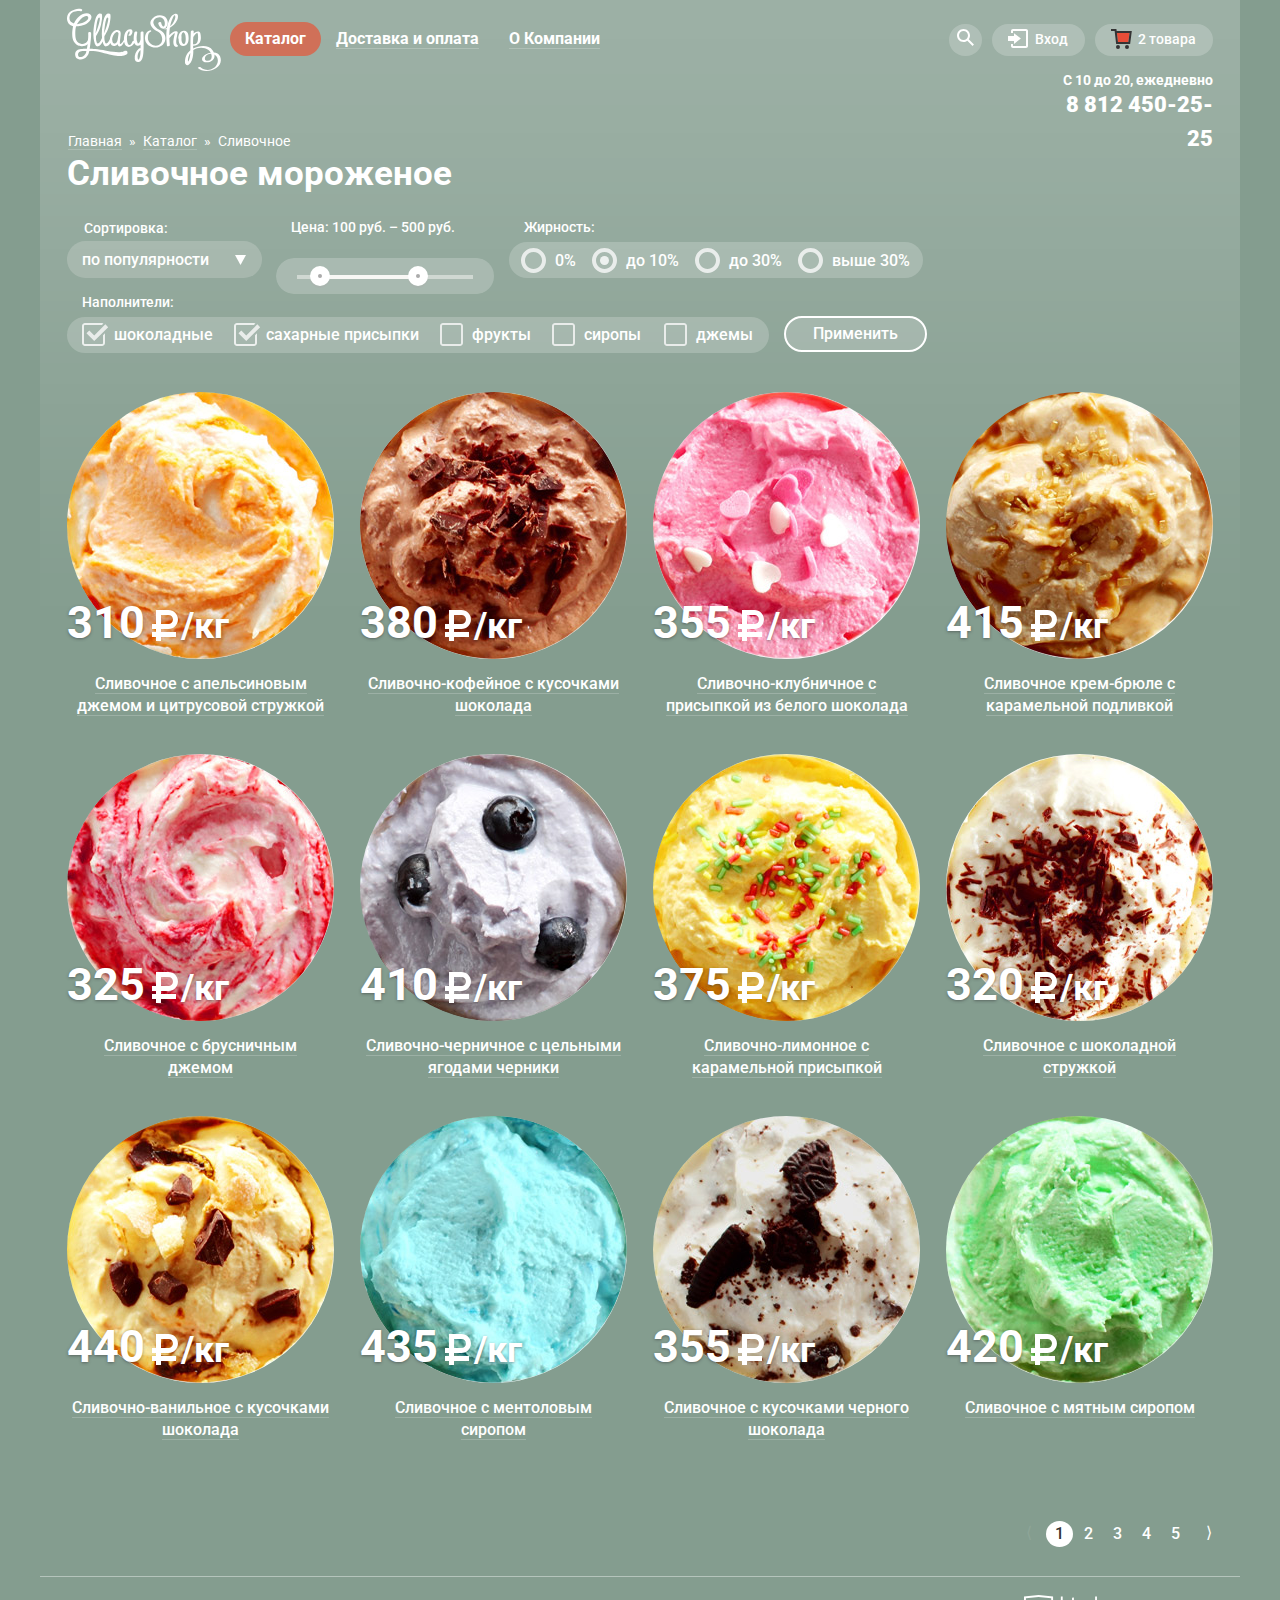
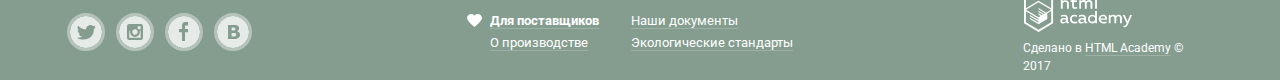
==== commit 6d425a9a: "Закончила исправления" ====
--- a/catalog.html
+++ b/catalog.html
@@ -5,7 +5,7 @@
         <title>HTML Academy: Глейси</title>
         <link href="https://fonts.googleapis.com/css?family=Roboto:400,500,700&amp;subset=cyrillic" rel="stylesheet">
         <link href="css/normalize.css" rel="stylesheet">
-        <link href="css/style.css" rel="stylesheet">
+        <link href="css/style-minimized.css" rel="stylesheet">
     </head>
     <body class="inner-page">
         <header class="main-header">
--- a/css/style-minimized.css
+++ b/css/style-minimized.css
@@ -0,0 +1 @@
+body{font-family:"Roboto","Arial",sans-serif;font-size:16px;line-height:22px;font-weight:400;color:#fff;background-color:#849d8f;background-image:url(../img/slider-1.png);background-position:top center;background-repeat:no-repeat}.inner-page{background-image:url(../img/backlight-catalog.png);margin:0 auto;width:1200px}.main-header{margin:0 auto;width:1200px}.container{margin:0 auto;width:1200px}.main-footer{margin:0 auto;width:1200px}a{text-decoration:none;color:#fff}.visually-hidden{position:absolute;width:1px;height:1px;margin:-1px;border:0;padding:0;clip:rect(0 0 0 0);overflow:hidden}.site-navigation{font-size:16px;line-height:18px;font-weight:700;list-style:none}.menu-underline{border-bottom:1px solid rgba(255,255,255,.2)}.user-navigation{font-size:14px;line-height:16px;font-weight:500;list-style:none}.main-navigation a{color:#fff}a.navigation-site{-webkit-box-sizing:border-box;box-sizing:border-box;padding:8px 15px 8px 15px;border-radius:25px;color:#fff;text-shadow:none;-webkit-box-shadow:none;box-shadow:none;background-color:transparent}a.navigation-site:hover,a.navigation-site:focus{color:#333;background-color:rgb(247,246,243)}a.navigation-site:active{border-radius:25px;color:#333;background-color:rgb(237,237,237);-webkit-box-shadow:inset 0 2px 1px 0 rgb(105,105,105);box-shadow:inset 0 2px 1px 0 rgb(105,105,105)}.site-navigation-current .navigation{border-radius:25px;background-color:#d07058;padding:8px 15px 8px 15px}.catalog-menu{position:relative}.search{position:relative}.login-link{position:relative}.full-trolley{position:relative}.main-navigation p{font-size:14px;line-height:16px;font-weight:700}.navigation-number{font-size:22px;line-height:34px}.sliders p{font-size:60px;line-height:60px;font-weight:700}.button{font:inherit;text-align:center;vertical-align:middle;color:#fff;background-image:-webkit-gradient(linear,left bottom,left top,from(rgb(231,74,53)),to(rgb(242,104,67)));background-image:-webkit-linear-gradient(bottom,rgb(231,74,53) 0%,rgb(242,104,67) 100%);background-image:-o-linear-gradient(bottom,rgb(231,74,53) 0%,rgb(242,104,67) 100%);background-image:linear-gradient(360deg,rgb(231,74,53) 0%,rgb(242,104,67) 100%);-webkit-box-shadow:0 2px 2px 0 rgba(172,16,0,.64);box-shadow:0 2px 2px 0 rgba(172,16,0,.64);border:none;border-radius:60px;font-size:18px;line-height:24px;font-weight:700;cursor:pointer}.button:hover,.button:focus{outline:none;background-image:-webkit-gradient(linear,left bottom,left top,from(rgb(220,125,107)),to(rgb(225,131,112)));background-image:-webkit-linear-gradient(bottom,rgb(220,125,107) 0%,rgb(225,131,112) 100%);background-image:-o-linear-gradient(bottom,rgb(220,125,107) 0%,rgb(225,131,112) 100%);background-image:linear-gradient(360deg,rgb(220,125,107) 0%,rgb(225,131,112) 100%);-webkit-box-shadow:inset 0 2px 2px 0 rgba(148,39,24,.004);box-shadow:inset 0 2px 2px 0 rgba(148,39,24,.004)}.button:active{background-image:-webkit-gradient(linear,left top,left bottom,from(rgb(231,74,53)),to(rgb(242,104,67)));background-image:-webkit-linear-gradient(top,rgb(231,74,53) 0%,rgb(242,104,67) 100%);background-image:-o-linear-gradient(top,rgb(231,74,53) 0%,rgb(242,104,67) 100%);background-image:linear-gradient(180deg,rgb(231,74,53) 0%,rgb(242,104,67) 100%);-webkit-box-shadow:inset 0 -2px 2px 0 rgba(148,39,24,.004);box-shadow:inset 0 -2px 2px 0 rgba(148,39,24,.004)}.button-jam{width:278px;height:63px;font-size:32px;line-height:44px}.button-promotion-rasp{width:165px;height:46px}.button-promotion-choco{width:189px;height:45px}.button-subscription{width:128px;height:45px}.button-location{display:block;width:251px;height:43px}.button-entrance{width:100px;height:45px;border-radius:20px}.button-feedback{width:138px;height:43px}.button-cart{width:170px;height:45px}.button-form{width:143px;height:36px;font-size:16px;line-height:18px;font-weight:500;color:#fff;border-style:solid;border-width:2px;border-color:rgb(255,255,255);background-color:rgba(255,255,255,.188);border-radius:60px;cursor:pointer}.button-form:hover,.button-form:focus{outline:none;background-color:rgb(255,255,255);border:none;color:#323232}.button-form:active{background-color:rgb(237,237,237);-webkit-box-shadow:inset 0 2px 1px 0 rgba(105,105,105,1);box-shadow:inset 0 2px 1px 0 rgba(105,105,105,1);border:none;color:#323232}.raspberries{background-color:#69182c;background-image:url(../img/raspberries-background.jpg);background-repeat:no-repeat;border-radius:18px;width:560px;min-height:230px}.chocolate{background-color:#3f2519;background-image:url(../img/chocolate-background.jpg);background-repeat:no-repeat;border-radius:18px;width:560px;min-height:230px}.promotion h3{font-size:35px;line-height:41px;font-weight:700}.promotion p{font-size:18px;line-height:22px;font-weight:700}.hit ul{list-style:none}.hit-item-image img{border-radius:50%;width:267px;height:267px;position:relative;z-index:-2}.hit-item-price{line-height:45px;font-weight:700;font-size:45px;text-shadow:0 1px 3px rgba(49,50,53,.5)}.price-currency{position:relative}.price-currency::before{content:"";position:absolute;width:31px;height:36px;top:12px;left:5px;background-image:url(../img/ruble.svg);background-repeat:no-repeat;background-position:0 0}.hit-item-measure,.catalog-item-measure{margin-left:25px}.hit-item-description a{font-size:16px;line-height:22px;font-weight:500;border-bottom:1px solid rgba(255,255,255,.2)}.hit-item-description a:hover,.hit-item-description a:focus,.hit-item-description a:active{color:rgb(255,188,158);border-bottom:1px solid rgba(255,188,158,.3)}.hit-item{position:relative}.hit-item::before{content:"";position:absolute;width:61px;height:61px;background-image:url(../img/hit.png);background-repeat:no-repeat;background-position:0 0}.hit-item-glance{position:absolute;display:none;z-index:-1;top:-6px;left:-13px;width:293px;height:405px;border-radius:5px;background-color:rgba(248,247,244,.2);-webkit-box-shadow:0 20px 20px 0 rgba(0,0,0,.4);box-shadow:0 20px 20px 0 rgba(0,0,0,.4)}.button-glance{display:none;-webkit-box-pack:center;-ms-flex-pack:center;justify-content:center;-webkit-box-align:center;-ms-flex-align:center;align-items:center;width:200px;height:44px;position:absolute;z-index:1;top:334px;left:33px}.hit-item:hover .hit-item-glance,.hit-item:focus .hit-item-glance{display:block}.hit-item:hover .button-glance,.hit-item:focus .button-glance{display:-webkit-box;display:-ms-flexbox;display:flex}.shop-description{position:relative;z-index:-2;background-color:#ecdebe;background-image:url(../img/waffle-pattern.jpg);border-radius:15px;width:1150px;min-height:310px;height:auto}.shop-description h2{color:#323232;font-size:24px;line-height:30px;font-weight:500}.shop-description-list{list-style:none;color:#323232;font-size:16px;line-height:22px;font-weight:400}.news{background-color:#f1c5ca;background-image:url(../img/strawberry-background.jpg);background-repeat:no-repeat;border-radius:15px;width:560px;min-height:220px}.news h4{color:#323232;font-size:16px;line-height:22px;font-weight:500}.news a{color:#323232;font-size:24px;line-height:33px;font-weight:700;border-bottom:3px solid rgb(50,50,50);background-color:rgba(255,255,255,.8)}.news a:hover,.news a:focus,.news a:active{color:rgb(232,77,55);border-bottom:3px solid rgba(232,77,55,.3)}.subscription{background-image:url(../img/post-background.svg);background-repeat:no-repeat;width:550px;min-height:210px;border-radius:10px;padding:5px}.subscription-inner{border-radius:10px;background-color:rgb(248,247,244);width:550px;min-height:210px}.subscription p{color:#5a5a5a;font-size:16px;line-height:22px;font-weight:400}.subscription-form input{font:inherit;background-color:rgba(255,255,255,.52);border:1px solid rgba(178,178,178,.52);border-radius:5px;width:336px;height:42px;color:#323232;font-size:16px;font-weight:700;line-height:24px;padding-left:15px;padding-right:15px}.subscription-form input:hover{-webkit-box-shadow:0 0 0 2px rgba(154,154,154,.5);box-shadow:0 0 0 2px rgba(154,154,154,.5)}.subscription-form input:focus{outline:none;-webkit-box-shadow:0 0 0 2px rgba(46,136,228,.5);box-shadow:0 0 0 2px rgba(46,136,228,.5)}.map{background-color:#dcdfcf;background-image:url(../img/map.jpg);background-repeat:no-repeat;height:429px;background-size:cover;height:429px}.address{background-color:rgb(255,255,255);border-radius:15px;width:250px;min-height:245px}.address p{color:#323232;font-size:14px;line-height:20px;font-weight:400}.address b{color:#323232;font-size:18px;line-height:24px;font-weight:700}.info{font-size:13px;line-height:18px;font-weight:400;list-style:none}.info a{border-bottom:1px solid rgba(255,255,255,.2)}.info a:hover,.info a:focus,.info a:active{color:rgb(255,188,158);border-bottom:1px solid rgba(255,188,158,.3)}.info li:first-child{font-weight:700}.footer-social ul{list-style:none}.footer-social img{opacity:.8;border-radius:50%;border:3px solid rgba(255,255,255,.5)}.footer-social img:hover,.footer-social img:focus{opacity:1;border-color:rgba(255,255,255,.7)}.footer-social img:active{opacity:.6;border-color:rgba(255,255,255,.7)}.info li:first-child{position:relative}.info li:first-child::before{content:"";position:absolute;width:15px;height:13px;top:2px;left:23px;background-image:url(../img/heart.svg);background-repeat:no-repeat;background-position:0 0}.html-academy{font-size:12px;line-height:18px;font-weight:400}.html-academy a{border-bottom:1px solid rgba(255,255,255,.2)}.html-academy a:hover,.html-academy a:focus,.html-academy a:active{color:rgb(255,188,158);border-bottom:1px solid rgba(255,188,158,.3)}.modal,.dropdown{background-color:rgb(248,247,244)}.dropdown-main-menu{border-radius:5px;-webkit-box-shadow:0 20px 20px 0 rgba(0,0,0,.4);box-shadow:0 20px 20px 0 rgba(0,0,0,.4);width:143px;min-height:171px}.dropdown-main-menu b{color:#323232;font-size:14px;line-height:16px;font-weight:700}.dropdown-main-menu a:focus,.dropdown-main-menu a:hover{background-color:rgb(251,222,215)}.dropdown-main-menu a:active{background-color:rgb(246,181,165)}.menu-item-current{background-color:rgb(208,112,88);width:143px;height:28px}.dropdown-main-menu-list a{color:#323232;font-size:14px;line-height:16px;font-weight:400}.dropdown-main-menu ul{list-style:none}.dropdown-login{border-radius:6px;-webkit-box-shadow:0 20px 20px 0 rgba(0,0,0,.4);box-shadow:0 20px 20px 0 rgba(0,0,0,.4);width:241px;min-height:173px}.dropdown-login input{font:inherit;width:210px;height:43px;background-color:rgb(255,255,255);border:1px solid rgb(211,211,210);border-radius:5px;color:#323232;font-size:16px;font-weight:700;line-height:24px;padding-left:15px;padding-right:15px}.dropdown-login a{color:#323232;font-size:13px;line-height:24px;font-weight:400;border-bottom:1px solid rgba(0,0,0,.3)}.dropdown-login input:hover{-webkit-box-shadow:0 0 0 2px rgba(154,154,154,.5);box-shadow:0 0 0 2px rgba(154,154,154,.5)}.dropdown-login input:focus{outline:none;-webkit-box-shadow:0 0 0 2px rgba(46,136,228,.5);box-shadow:0 0 0 2px rgba(46,136,228,.5)}::-webkit-input-placeholder{color:rgb(153,153,153);font-size:16px;font-weight:400;line-height:24px}::-moz-placeholder{color:rgb(153,153,153);font-size:16px;font-weight:400;line-height:43px}:-moz-placeholder{color:rgb(153,153,153);font-size:16px;font-weight:400;line-height:43px}:-ms-input-placeholder{color:rgb(153,153,153);font-size:16px;font-weight:400;line-height:24px}.dropdown-searching-form{border-radius:6px;-webkit-box-shadow:0 20px 20px 0 rgba(0,0,0,.4);box-shadow:0 20px 20px 0 rgba(0,0,0,.4);width:312px;min-height:44px}.searching-form input{font:inherit;background-color:rgb(255,255,255);border:1px solid rgb(211,211,210);border-radius:5px;width:310px;height:44px;color:#323232;font-size:16px;font-weight:700;line-height:24px;padding-left:15px;padding-right:15px}.searching-form input:hover{-webkit-box-shadow:0 0 0 2px rgba(154,154,154,.5);box-shadow:0 0 0 2px rgba(154,154,154,.5)}.searching-form input:focus{outline:none;-webkit-box-shadow:0 0 0 2px rgba(46,136,228,.5);box-shadow:0 0 0 2px rgba(46,136,228,.5)}.modal-feedback-form{border-radius:10px;width:438px;min-height:405px}.modal-feedback-form h2{color:#323232;font-size:24px;line-height:28px;font-weight:500}.feedback-form input{font:inherit;background-color:rgba(255,255,255,.52);border:1px solid rgba(178,178,178,.52);border-radius:5px;width:235px;height:42px;color:#323232;font-size:16px;font-weight:700;line-height:24px;padding-left:15px;padding-right:15px}.feedback-form textarea{font:inherit;background-color:rgba(255,255,255,.52);border:1px solid rgba(178,178,178,.52);border-radius:5px;width:396px;height:152px;resize:none;color:#323232;font-size:16px;font-weight:700;line-height:24px;padding-left:15px;padding-right:15px}.modal-close{position:absolute;top:15px;left:443px;width:18px;height:17px;font-size:0;background-color:transparent;border:0;cursor:pointer}.modal-close::before{content:"";position:absolute;width:18px;height:17px;top:0;left:0;background-image:url(../img/cross-big.svg);background-repeat:no-repeat;background-position:0 0}.feedback-form input:hover,.feedback-form textarea:hover{-webkit-box-shadow:0 0 0 2px rgba(154,154,154,.5);box-shadow:0 0 0 2px rgba(154,154,154,.5)}.feedback-form input:focus,.feedback-form textarea:focus{outline:none;-webkit-box-shadow:0 0 0 2px rgba(46,136,228,.5);box-shadow:0 0 0 2px rgba(46,136,228,.5)}.dropdown-cart{border-radius:5px;-webkit-box-shadow:0 20px 20px 0 rgba(0,0,0,.4);box-shadow:0 20px 20px 0 rgba(0,0,0,.4);width:511px;min-height:202px}.dropdown-cart img{width:33px;height:33px}.dropdown-cart td{color:#323232;font-size:13px;line-height:16px;font-weight:400}.price-number-cart,.price-currency-cart{opacity:.5}.total{font-size:15px;line-height:18px;font-weight:700}ul.breadcrumbs{list-style:none}.breadcrumbs li{font-size:14px;line-height:16px;font-weight:400}.breadcrumbs a{border-bottom:1px solid rgba(255,255,255,.2)}.breadcrumbs a:hover,.breadcrumbs a:focus,.breadcrumbs a:active{color:rgb(255,188,158);border-bottom:1px solid rgba(255,188,158,.3)}h1.page-title{font-size:35px;line-height:41px;font-weight:700}.catalog-filter-form label,.catalog-filter-form option{font-size:16px;line-height:18px;font-weight:500}.catalog-filter-form legend,label.form-popularity{font-size:14px;line-height:16px;font-weight:500}.catalog-filter-form select{outline:none;width:195px;height:37px;padding-left:15px;border:none;border-radius:25px;background-color:rgba(248,247,244,.2);background-image:url(../img/icon-down-dir.svg);background-size:11px 10px;background-position:168px center;background-repeat:no-repeat;font-size:16px;line-height:18px;font-weight:500;color:#fff;-webkit-appearance:none;-moz-appearance:none;text-indent:.01px;-o-text-overflow:'';text-overflow:'';-ms-appearance:none;appearance:none}.catalog-filter-form select::-ms-expand{display:none}.catalog-filter-form select:hover,.catalog-filter-form select:focus{background-color:rgb(250,250,250);background-image:url(../img/icon-down-dir-2.svg);background-size:11px 10px;background-position:168px center;background-repeat:no-repeat;color:#323232}.catalog-filter-form select:focus option{padding-left:20px;color:#323232;font-size:14px;line-height:16px;font-weight:400}.form-popularity select,.form-price-circle-1,.form-price-circle-2,.form-fat label::before,.form-fat label::after,.f-fillers label::before,.f-fillers label::after{cursor:pointer}.form-fat label:hover::before,.form-fat label:hover::after,.f-fillers label:hover::before,.f-fillers label:hover::after,.form-fat label:focus::before,.form-fat label:focus::after,.f-fillers label:focus::before,.f-fillers label:focus::after{opacity:1}.form-fat label:disabled::before,.form-fat label:disabled::after,.f-fillers label:disabled::before,.f-fillers label:disabled::after{opacity:.4}ul.catalog-list{list-style:none}.catalog-item-image img{border-radius:50%;width:267px;height:267px;position:relative;z-index:-2}.catalog-item-price{line-height:45px;font-weight:700;font-size:45px;text-shadow:0 1px 3px rgba(49,50,53,.5)}.catalog-item-description a{font-size:16px;line-height:22px;font-weight:500;border-bottom:1px solid rgba(255,255,255,.2)}.catalog-item-description a:hover,.catalog-item-description a:focus,.catalog-item-description a:active{color:rgb(255,188,158);border-bottom:1px solid rgba(255,188,158,.3)}.catalog-item{position:relative}.catalog-item-glance{position:absolute;display:none;z-index:-1;top:-6px;left:-13px;width:293px;height:405px;border-radius:5px;background-color:rgba(248,247,244,.2);-webkit-box-shadow:0 20px 20px 0 rgba(0,0,0,.4);box-shadow:0 20px 20px 0 rgba(0,0,0,.4)}.button-glance{display:none;-webkit-box-pack:center;-ms-flex-pack:center;justify-content:center;-webkit-box-align:center;-ms-flex-align:center;align-items:center;width:200px;height:44px;position:absolute;z-index:1;top:334px;left:33px}.catalog-item:hover .catalog-item-glance,.catalog-item:focus .catalog-item-glance{display:block}.catalog-item:hover .button-glance,.catalog-item:focus .button-glance{display:-webkit-box;display:-ms-flexbox;display:flex}ul.pagination-list{list-style:none}.pagination-item a{color:#fff;font-size:16px;line-height:18px;font-weight:500;width:27px;height:26px;background-color:transparent;border-radius:50%}.pagination-item:first-child a,.pagination-item:last-child a{padding-bottom:3px}.pagination-item-current a{color:#323232;background-color:rgb(255,255,255)}.pagination-item-disabled a{color:#8ea598;cursor:default}.pagination-item a:hover,.pagination-item a:focus{border-radius:50%;background-color:rgba(255,255,255,.2);width:27px;height:26px}.pagination-item a:active{color:#323232;border-radius:50%;background-color:rgb(255,255,255);width:27px;height:26px;cursor:default}html,body{margin:0;padding:0}.main-header{margin-bottom:270px;width:1146px;padding:0 27px;min-height:120px}.main-navigation{padding:0;margin:0;display:-webkit-box;display:-ms-flexbox;display:flex;-ms-flex-wrap:wrap;flex-wrap:wrap;-webkit-box-pack:end;-ms-flex-pack:end;justify-content:flex-end;min-height:120px}.main-header-logo{width:154px;height:64px;padding-top:8px;padding-right:9px;-webkit-box-flex:0;-ms-flex-positive:0;flex-grow:0;-ms-flex-negative:0;flex-shrink:0}.site-navigation{margin:0;padding:0;width:482px;margin-right:208px;text-align:left;padding-top:17px;list-style:none;display:-webkit-box;display:-ms-flexbox;display:flex;-ms-flex-wrap:wrap;flex-wrap:wrap;min-height:40px}.user-navigation{margin:0;padding:0;width:293px;text-align:right;padding-top:24px;list-style:none;display:-webkit-box;display:-ms-flexbox;display:flex;-ms-flex-wrap:wrap;flex-wrap:wrap;-webkit-box-pack:end;-ms-flex-pack:end;justify-content:flex-end;min-height:45px}.user-navigation-item{background-color:rgba(255,255,255,.2);height:32px;padding-right:17px;padding-left:16px;border-radius:25px;text-align:center;margin-left:10px}.user-navigation-item:hover,.user-navigation-item:focus{background-color:rgb(248,247,244);color:#323232}.user-navigation-item:hover a,.user-navigation-item:focus a{color:#323232}.user-navigation-item:hover path,.user-navigation-item:focus path,.user-navigation-item:hover polygon,.user-navigation-item:focus polygon,.user-navigation-item:hover circle,.user-navigation-item:focus circle{fill:#323232}li.full-trolley:hover polygon,li.full-trolley:focus polygon{fill:#E84D37}.navigation{display:-webkit-box;display:-ms-flexbox;display:flex;-webkit-box-align:center;-ms-flex-align:center;align-items:center;margin-top:5px}.empty-trolley svg,.full-trolley svg,.login-link svg{margin-right:6px}.user-navigation .search{margin:0;padding-right:8px;padding-left:8px}.main-navigation p{margin:0;padding:0;width:170px;text-align:right;-webkit-box-flex:0;-ms-flex-positive:0;flex-grow:0;-ms-flex-negative:0;flex-shrink:0;min-height:50px}.navigation-timing a{display:block}.container{padding:0;display:block}.sliders{margin:0;width:1146px;padding:0 27px;margin-bottom:30px;min-height:225px;position:relative}.slider-radio{position:absolute;width:21px;height:21px;border-radius:50%;cursor:pointer}.first-slider{bottom:45px;left:27px}.second-slider{bottom:45px;left:56px}.third-slider{bottom:45px;left:85px}.sliders-radio-buttons label::before{content:"";position:absolute;bottom:0;left:0;width:21px;height:21px;background-color:rgb(255,255,255);border-radius:50%;border:none;opacity:0}.sliders-radio-buttons label::after{content:"";position:absolute;bottom:0;left:0;width:17px;height:17px;border:2px solid rgb(255,255,255);border-radius:50%;opacity:0}.sliders-radio-buttons input:checked + label::before,.sliders-radio-buttons input:not(:checked) + label::after{opacity:1}.slider-radio:hover,.slider-radio:focus{background-color:rgba(255,255,255,.4)}.slider-1{padding:0;margin:0;display:-webkit-box;display:-ms-flexbox;display:flex;-webkit-box-orient:vertical;-webkit-box-direction:normal;-ms-flex-direction:column;flex-direction:column;-webkit-box-pack:justify;-ms-flex-pack:justify;justify-content:space-between;min-height:214px}.slider-1 p{width:670px;text-align:center;margin:0 auto;min-height:130px}.slider-1 button{width:278px;margin:0 auto}.promotion{margin:0;width:1146px;padding:0 27px;margin-bottom:39px;display:-webkit-box;display:-ms-flexbox;display:flex;min-height:230px}.promotion article{width:560px}.raspberries{padding:0;margin:0;margin-right:26px}.raspberries h3{margin:0;padding:0;margin-left:20px;margin-top:16px}.raspberries p{margin:0;padding:0;margin-left:20px;margin-right:20px;margin-top:16px}.raspberries button{margin-left:375px;margin-top:43px}.chocolate{padding:0;margin:0}.chocolate h3{padding:0;margin:0;margin-left:20px;margin-top:16px}.chocolate p{padding:0;margin:0;margin-left:20px;margin-right:20px;margin-top:16px}.chocolate button{margin-left:350px;margin-top:43px}.hit{margin:0;width:1146px;padding:0 27px;margin-bottom:22px;min-height:330px}.hit-list{padding:0;margin:0;display:-webkit-box;display:-ms-flexbox;display:flex;-ms-flex-wrap:wrap;flex-wrap:wrap;margin-left:-26px;min-height:330px}.hit-item{width:267px;margin-left:26px;display:-webkit-box;display:-ms-flexbox;display:flex;-webkit-box-orient:vertical;-webkit-box-direction:normal;-ms-flex-direction:column;flex-direction:column;min-height:330px}.hit-item-price{margin-top:-65px}.hit-item p{text-align:center;margin-top:24px}.shop-description{padding:23px 20px;margin:0 auto;width:1106px;margin-bottom:39px;min-height:261px}.shop-description-topic{padding:0;margin:0;margin-bottom:7px}.shop-description-list{padding:0;margin:0;display:-webkit-box;display:-ms-flexbox;display:flex;-ms-flex-wrap:wrap;flex-wrap:wrap;-webkit-box-pack:justify;-ms-flex-pack:justify;justify-content:space-between}.shop-description-article{margin:0;padding:0;width:540px;display:-webkit-box;display:-ms-flexbox;display:flex}.shop-description li:nth-child(1){-webkit-box-ordinal-group:1;-ms-flex-order:0;order:0}.shop-description li:nth-child(2){-webkit-box-ordinal-group:3;-ms-flex-order:2;order:2}.shop-description li:nth-child(3){-webkit-box-ordinal-group:2;-ms-flex-order:1;order:1}.shop-description li:nth-child(4){-webkit-box-ordinal-group:4;-ms-flex-order:3;order:3}.shop-description-article p{margin:0;padding:0;margin-top:15px;margin-left:7px}.style-block{margin:0;width:1146px;padding:0 27px;margin-bottom:40px;display:-webkit-box;display:-ms-flexbox;display:flex;min-height:220px}.news{padding:0;margin:0;margin-right:26px}.news h4{padding:0;margin:0;margin-top:25px;margin-left:20px}.news div{padding:0;margin:0;margin-left:20px;width:290px}.subscription{display:-webkit-box;display:-ms-flexbox;display:flex;-webkit-box-orient:vertical;-webkit-box-direction:normal;-ms-flex-direction:column;flex-direction:column;-webkit-box-pack:center;-ms-flex-pack:center;justify-content:center}.subscription-inner{padding:0;margin:0;display:-webkit-box;display:-ms-flexbox;display:flex;-webkit-box-orient:vertical;-webkit-box-direction:normal;-ms-flex-direction:column;flex-direction:column}.subscription-inner p{padding:0;margin:0;margin-top:32px;margin-left:22px;margin-bottom:35px;width:510px;min-height:65px}.subscription-form{padding:0;margin:0;margin-left:22px;width:510px}.subscription-form button{margin-left:8px;margin-top:-5px}.location{position:relative}.address{padding:30px 26px;position:absolute;z-index:2;top:62px;left:50%;margin-left:271px}.address p{padding:0;margin:0;margin-bottom:27px}.button-location{display:-webkit-box;display:-ms-flexbox;display:flex;-webkit-box-pack:center;-ms-flex-pack:center;justify-content:center;-webkit-box-align:center;-ms-flex-align:center;align-items:center}.main-footer{width:1146px;padding:0 27px;display:-webkit-box;display:-ms-flexbox;display:flex;-webkit-box-pack:justify;-ms-flex-pack:justify;justify-content:space-between;min-height:103px}.social-list{padding:0;margin:0;list-style:none;width:267px;margin-top:36px;-webkit-box-flex:0;-ms-flex-positive:0;flex-grow:0;-ms-flex-negative:0;flex-shrink:0;display:-webkit-box;display:-ms-flexbox;display:flex;-webkit-box-orient:horizontal;-webkit-box-direction:normal;-ms-flex-direction:row;flex-direction:row;-webkit-box-pack:start;-ms-flex-pack:start;justify-content:flex-start;min-height:37px}.social-list li{margin-right:11px}.info{margin:0;padding:0;list-style:none;width:360px;margin-left:110px;margin-right:142px;display:-webkit-box;display:-ms-flexbox;display:flex;-ms-flex-wrap:wrap;flex-wrap:wrap;-webkit-box-orient:horizontal;-webkit-box-direction:normal;-ms-flex-direction:row;flex-direction:row;-webkit-box-pack:start;-ms-flex-pack:start;justify-content:flex-start;-webkit-box-align:start;-ms-flex-align:start;align-items:flex-start;min-height:40px}.info-link{list-style:none;margin:0;padding:0;width:180px;min-height:17px}.info li:nth-child(1){-webkit-box-ordinal-group:1;-ms-flex-order:0;order:0;-webkit-box-sizing:border-box;box-sizing:border-box;margin-top:35px;padding-left:45.5px}.info li:nth-child(2){-webkit-box-ordinal-group:3;-ms-flex-order:2;order:2;-webkit-box-sizing:border-box;box-sizing:border-box;margin-bottom:25px;padding-left:46px}.info li:nth-child(3){-webkit-box-ordinal-group:2;-ms-flex-order:1;order:1;-webkit-box-sizing:border-box;box-sizing:border-box;margin-top:35px;padding-left:7px}.info li:nth-child(4){-webkit-box-ordinal-group:4;-ms-flex-order:3;order:3;-webkit-box-sizing:border-box;box-sizing:border-box;margin-bottom:25px;padding-left:7px}.footer-copyright{margin:0;padding:0;width:267px;-webkit-box-flex:0;-ms-flex-positive:0;flex-grow:0;-ms-flex-negative:0;flex-shrink:0;display:-webkit-box;display:-ms-flexbox;display:flex;-webkit-box-orient:vertical;-webkit-box-direction:normal;-ms-flex-direction:column;flex-direction:column;min-height:65px}.ha-logo{margin:0;padding:0;margin-top:17px;margin-left:78px}.footer-copyright p{margin:0;padding:0;margin-left:77px}.full-trolley{position:relative}.breadcrumbs{margin:0;width:265px;padding:0 28px;display:-webkit-box;display:-ms-flexbox;display:flex;-webkit-box-pack:start;-ms-flex-pack:start;justify-content:flex-start;min-height:20px}.inner-page .main-header{margin-bottom:-23px}.breadcrumbs li{margin-right:7px}.inner-page .container{width:1200px;padding:0;margin:0;border-bottom:1px solid rgba(255,255,255,.4)}.page-title{width:390px;margin:0;padding:0 27px;margin-bottom:25px;min-height:40px}.filters{width:879px;margin:0;padding:0 0 0 27px;margin-bottom:39px;min-height:134px}fieldset{border:0 none;padding:0;margin:0}.catalog-form{display:-webkit-box;display:-ms-flexbox;display:flex;-ms-flex-wrap:wrap;flex-wrap:wrap}.form-popularity{display:-webkit-box;display:-ms-flexbox;display:flex;-webkit-box-orient:vertical;-webkit-box-direction:normal;-ms-flex-direction:column;flex-direction:column;-webkit-box-pack:justify;-ms-flex-pack:justify;justify-content:space-between;width:195px;margin-right:14px;min-height:59px}.form-popularity span{margin-left:17px;margin-top:1px}.form-price{width:218px;margin-right:15px;position:relative}.form-price legend{margin-left:15px;margin-top:5px}.form-price-range{position:absolute;width:218px;height:36px;top:23px;left:0;background-image:url(../img/background-for-range.svg);background-repeat:no-repeat;background-position:0 0;border-radius:25px}@media all and (-ms-high-contrast:none),(-ms-high-contrast:active){.form-price-range{top:28px}}.form-price-line{position:absolute;width:176px;height:4px;top:17px;left:21px;background-image:url(../img/line.svg);background-repeat:no-repeat;background-position:0 0}.form-price-line-center{position:absolute;width:106px;height:4px;top:17px;left:37px;background-image:url(../img/line-in-the-center.svg);background-repeat:no-repeat;background-position:0 0}.form-price-circle-1{position:absolute;z-index:1;width:20px;height:22px;top:8px;left:34px;background-image:url(../img/filter-button.svg);background-repeat:no-repeat;background-position:0 0}.form-price-circle-2{position:absolute;z-index:1;width:20px;height:22px;top:8px;left:132px;background-image:url(../img/filter-button.svg);background-repeat:no-repeat;background-position:0 0}.form-fat-content{width:415px}.form-fat-content legend{margin-left:15px;margin-top:5px;margin-bottom:7px}.form-fat{width:414px;height:36px;border-radius:25px;background-color:rgba(255,255,255,.2);display:-webkit-box;display:-ms-flexbox;display:flex;-webkit-box-align:center;-ms-flex-align:center;align-items:center}.form-fat-content input:first-child{margin-left:19px}.form-fat-content label:first-child{margin-left:14px;margin-top:1px}.form-fat-content input{margin-left:23px}.form-fat-content label{margin-left:14px;margin-top:1px}.form-fat label{position:relative}.form-fat label::before{content:"";visibility:hidden;position:absolute;width:25px;height:25px;top:-4px;left:-34px;background-image:url(../img/radio-on.svg);background-repeat:no-repeat;background-position:0 0;opacity:.8}.form-fat label::after{content:"";visibility:hidden;position:absolute;width:25px;height:25px;top:-4px;left:-34px;background-image:url(../img/radio-off.svg);background-repeat:no-repeat;background-position:0 0;opacity:.8}.form-fat input:not(:checked) + label::after,.form-fat input:checked + label::before{visibility:visible}.form-fillers{width:702px;margin-right:15px;margin-top:16px;min-height:59px}.form-fillers legend{margin-left:15px;margin-bottom:7px}.f-fillers{width:702px;height:36px;border-radius:25px;background-color:rgba(255,255,255,.2);display:-webkit-box;display:-ms-flexbox;display:flex;-webkit-box-align:center;-ms-flex-align:center;align-items:center}.form-fillers input:first-child{margin-left:20px;margin-top:-1px}.form-fillers label:first-child{margin-left:14px;margin-top:-1px}.form-fillers input{margin-left:26px;margin-top:-1px}.form-fillers label{margin-left:14px;margin-top:-1px}.form-fillers label:last-child{margin-left:16px;margin-top:-1px}.f-fillers label{position:relative}.hidden{visibility:hidden}.f-fillers label::before{content:"";visibility:hidden;position:absolute;width:27px;height:25px;top:-3px;left:-32px;background-image:url(../img/checkbox-on.svg);background-repeat:no-repeat;background-position:0 0;opacity:.8}.f-fillers label::after{content:"";visibility:hidden;position:absolute;width:27px;height:25px;top:-3px;left:-32px;background-image:url(../img/checkbox-off.svg);background-repeat:no-repeat;background-position:0 0;opacity:.8}.f-fillers input:not(:checked) + label::after,.f-fillers input:checked + label::before{visibility:visible}.button-form{margin-top:38px}.catalog-list{margin:0;padding:0 27px;width:1172px;margin-bottom:41px;display:-webkit-box;display:-ms-flexbox;display:flex;-ms-flex-wrap:wrap;flex-wrap:wrap;margin-left:-26px;min-height:1055px}.catalog-item{padding:0;margin:0;width:267px;margin-left:26px;display:-webkit-box;display:-ms-flexbox;display:flex;-webkit-box-orient:vertical;-webkit-box-direction:normal;-ms-flex-direction:column;flex-direction:column;min-height:362px}.catalog-item-price{padding:0;margin:0;margin-top:-65px}.catalog-item p{padding:0;display:inline-block;vertical-align:baseline;margin:0 auto;width:257px;text-align:center;margin-top:24px}.pagination-list{margin:0;padding:0 27px 27px 27px;width:1146px;display:-webkit-box;display:-ms-flexbox;display:flex;-webkit-box-align:center;-ms-flex-align:center;align-items:center;-webkit-box-pack:end;-ms-flex-pack:end;justify-content:flex-end;min-height:30px}.pagination-item a{display:-webkit-box;display:-ms-flexbox;display:flex;-webkit-box-pack:center;-ms-flex-pack:center;justify-content:center;-webkit-box-align:center;-ms-flex-align:center;align-items:center;margin-left:2px}.pagination-list li:first-child a,.pagination-list li:last-child a{width:9px;background:none}.pagination-list li:first-child a{margin-right:11px}.pagination-list li:last-child a{margin-left:15px}.dropdown-main-menu{position:absolute;z-index:2;top:45px;left:-5px;display:none}.catalog-menu:hover .dropdown-main-menu,.catalog-menu:focus .dropdown-main-menu{display:block}.dropdown-main-menu-list{padding:0;margin:0;width:122px;height:132px;display:-webkit-box;display:-ms-flexbox;display:flex;-webkit-box-orient:vertical;-webkit-box-direction:normal;-ms-flex-direction:column;flex-direction:column;-ms-flex-pack:distribute;justify-content:space-around}.dropdown-main-menu a{height:28px;width:122px;padding-left:21px;display:-webkit-box;display:-ms-flexbox;display:flex;-webkit-box-orient:vertical;-webkit-box-direction:normal;-ms-flex-direction:column;flex-direction:column;-webkit-box-pack:center;-ms-flex-pack:center;justify-content:center}.dropdown-main-menu div{min-height:38px;-webkit-box-sizing:border-box;box-sizing:border-box;padding-top:6px;position:relative}.dropdown-main-menu div::after{content:"";width:129px;height:1px;border-bottom:1px solid rgba(0,0,0,.1);position:absolute;top:36px;left:6px;color:rgba(0,0,0,.2)}.dropdown-login{padding:20px 17px 21px 19px;position:absolute;z-index:2;top:37px;right:0;display:none}.login-links a:hover,.login-links a:focus,.login-links a:active{color:rgb(232,77,55);border-bottom:1px solid rgba(232,77,55,.3)}.login-link::after{content:"";position:absolute;width:92px;height:40px;left:0;top:0;background-color:transparent}.login-link:hover .dropdown-login,.login-link:focus .dropdown-login{display:block}.login-form input{display:block;margin-bottom:20px}.button-entrance{margin-left:-140px}.login-links{position:relative}.forgotten-password{position:absolute;height:18px;bottom:25px;left:120px}.new-registration{position:absolute;height:18px;bottom:5px;left:120px}.dropdown-searching-form{padding:20px 17px;position:absolute;z-index:2;top:37px;right:0;display:none}.search::after{content:"";position:absolute;width:33px;height:40px;left:0;top:0;background-color:transparent}.search:hover .dropdown-searching-form,.search:focus .dropdown-searching-form{display:block}.feedback-container{content:"";display:none;position:fixed;z-index:10;top:0;left:0;width:100%;height:100%;background-color:rgba(0,0,0,.5)}.modal-feedback-form{padding:15px 15px 25px 25px;position:fixed;top:50%;margin-top:-223px;left:50%;margin-left:-240px;z-index:11}.modal-feedback-form h2{margin:0;margin-bottom:20px}.feedback-form input{margin-bottom:20px}.feedback-form textarea{margin:0;margin-bottom:25px}.button-feedback{margin-left:295px}.modal-show{display:block}@-webkit-keyframes shake{0%,100%{-webkit-transform:translateX(0);transform:translateX(0)}10%,30%,50%,70%,90%{-webkit-transform:translateX(-10px);transform:translateX(-10px)}20%,40%,60%,80%{-webkit-transform:translateX(10px);transform:translateX(10px)}}@keyframes shake{0%,100%{-webkit-transform:translateX(0);transform:translateX(0)}10%,30%,50%,70%,90%{-webkit-transform:translateX(-10px);transform:translateX(-10px)}20%,40%,60%,80%{-webkit-transform:translateX(10px);transform:translateX(10px)}}.modal-error{-webkit-animation:shake 0.7s;animation:shake 0.7s}.dropdown-cart{padding:20px 15px 20px 15px;position:absolute;z-index:2;top:37px;right:0;display:none}.full-trolley::after{content:"";position:absolute;width:120px;height:40px;left:0;top:0;background-color:transparent}.full-trolley:hover .dropdown-cart,.full-trolley:focus .dropdown-cart{display:block}.dropdown-shopping-cart{border-collapse:collapse}.orange-plombir{height:52px}.strawberry-plombir{height:58px}.orange-plombir td:first-child,.strawberry-plombir td:first-child{width:73px;position:relative}.dropdown-shopping-cart img{position:absolute;top:0;left:25px}.orange-plombir td:nth-child(2),.strawberry-plombir td:nth-child(2){padding-top:10px;width:230px;vertical-align:top}.orange-plombir td:nth-child(3),.strawberry-plombir td:nth-child(3){padding-top:10px;width:120px;text-align:right;vertical-align:top}.orange-plombir td:last-child,.strawberry-plombir td:last-child{padding-top:10px;width:76px;text-align:right;vertical-align:top;padding-right:19px}.total td{width:445px;height:33px;text-align:right;vertical-align:bottom;border-top:1px solid rgba(0,0,0,.1)}.button-cart{margin-top:13px;margin-left:340px}.cart-item-close{position:absolute;width:11px;height:11px;top:12px;left:0;font-size:0;background-color:transparent;border:0;cursor:pointer}.cart-item-close::before{content:"";position:absolute;width:11px;height:11px;top:0;left:0;background-image:url(../img/cross-small.svg);background-repeat:no-repeat;background-position:0 0;cursor:pointer}.map iframe{position:relative;z-index:1;border:none;width:100%;height:429px}